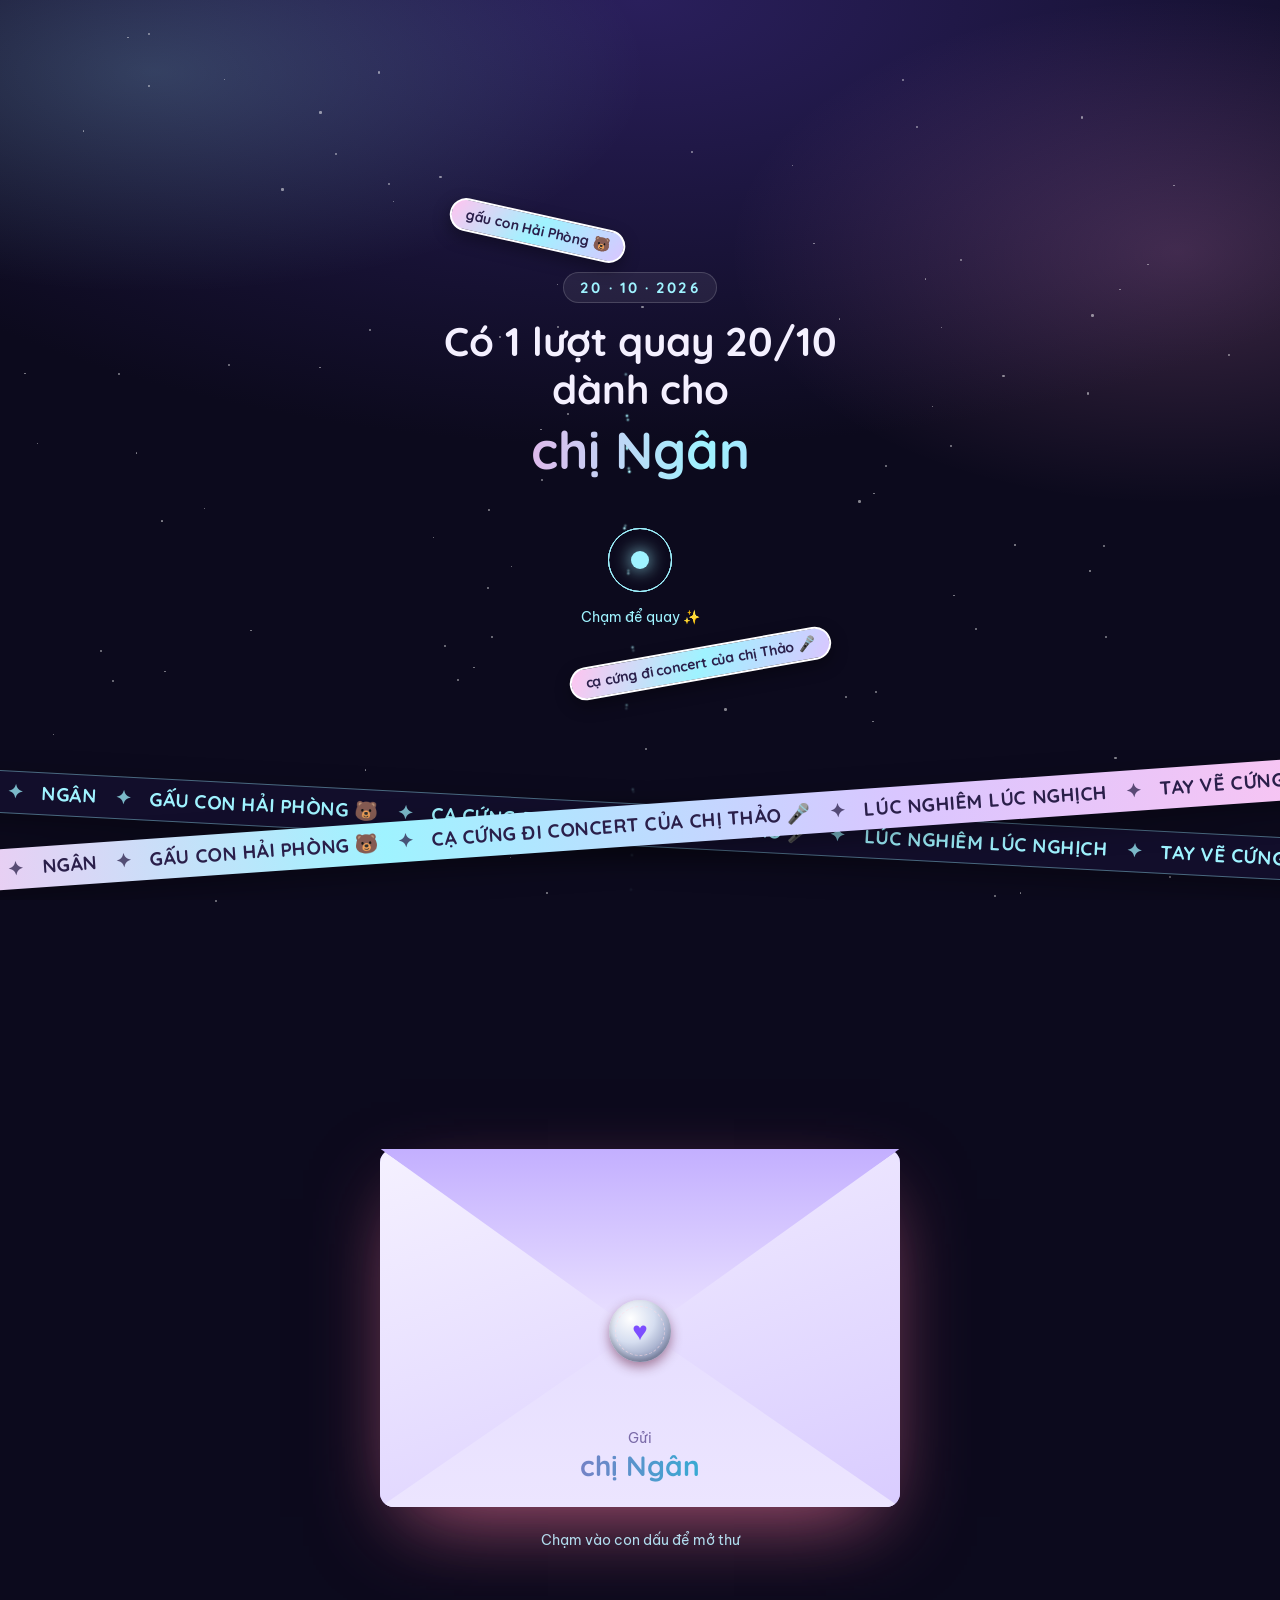
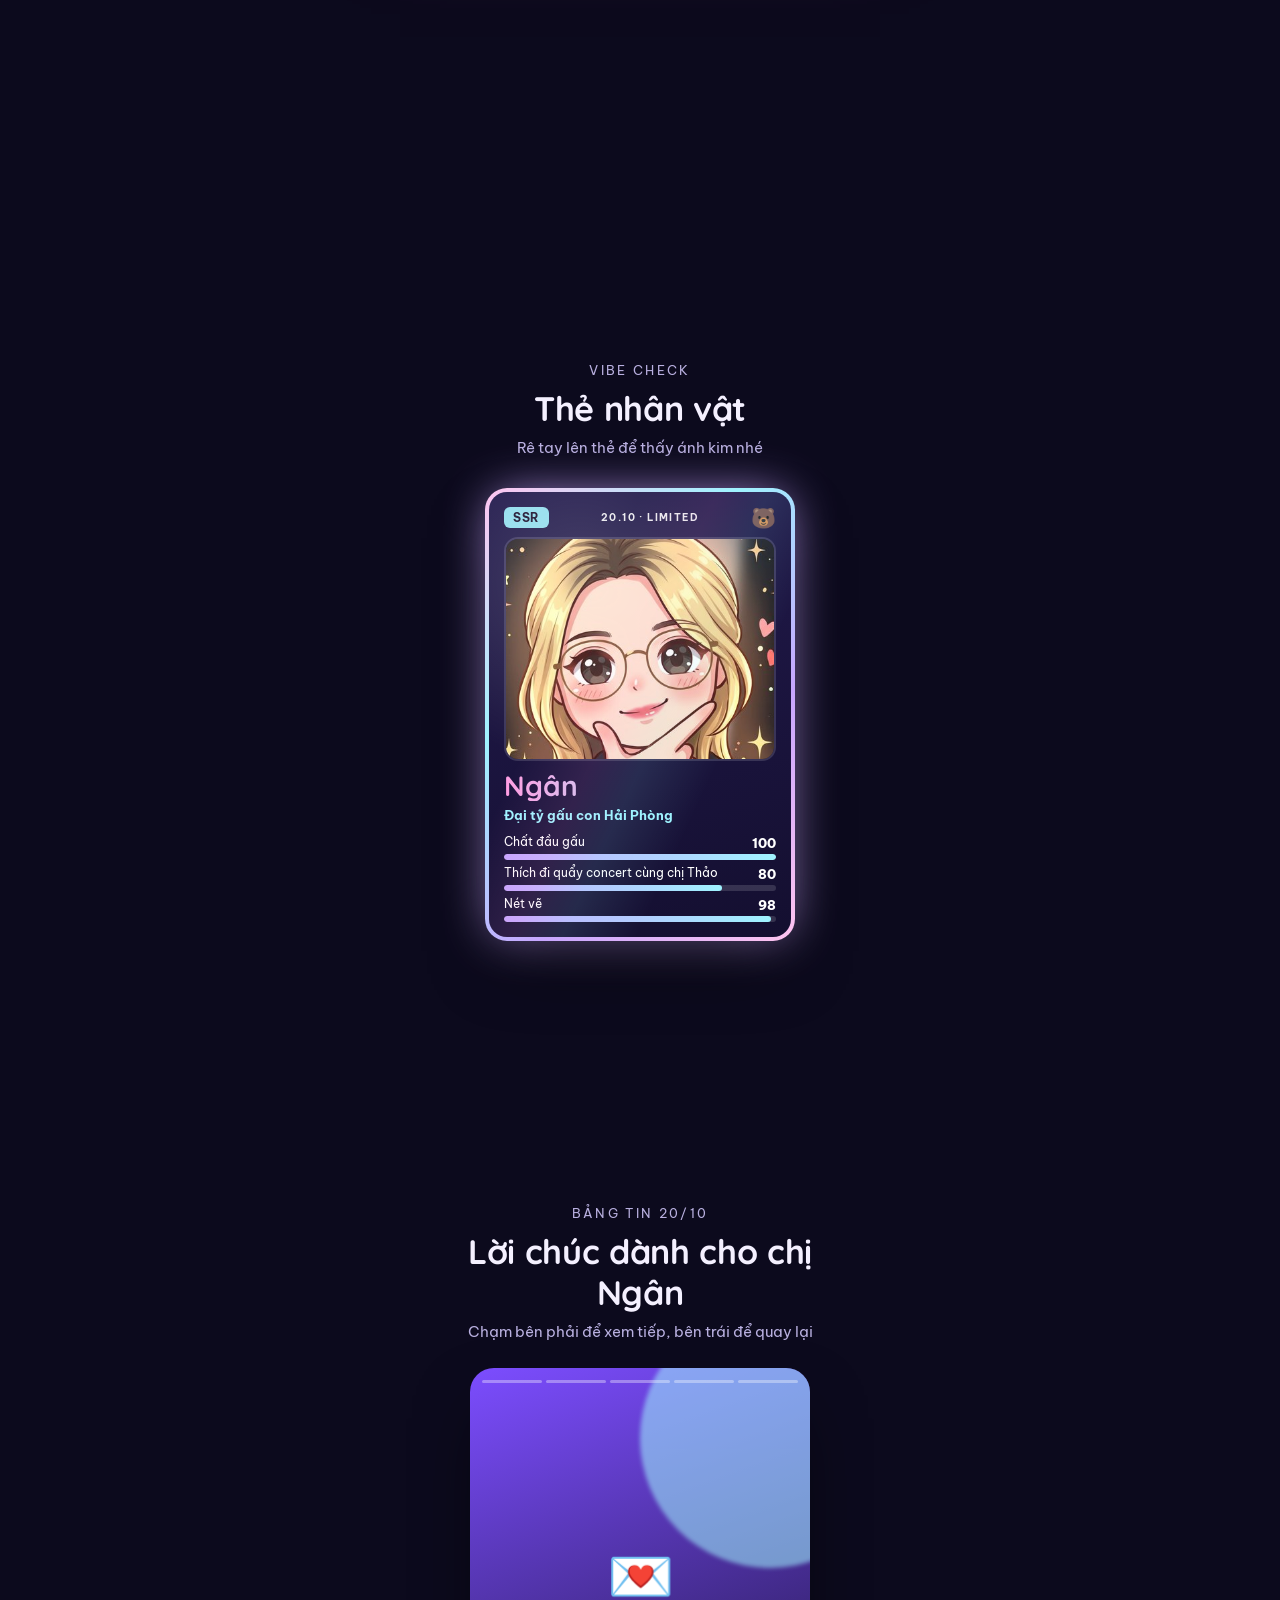
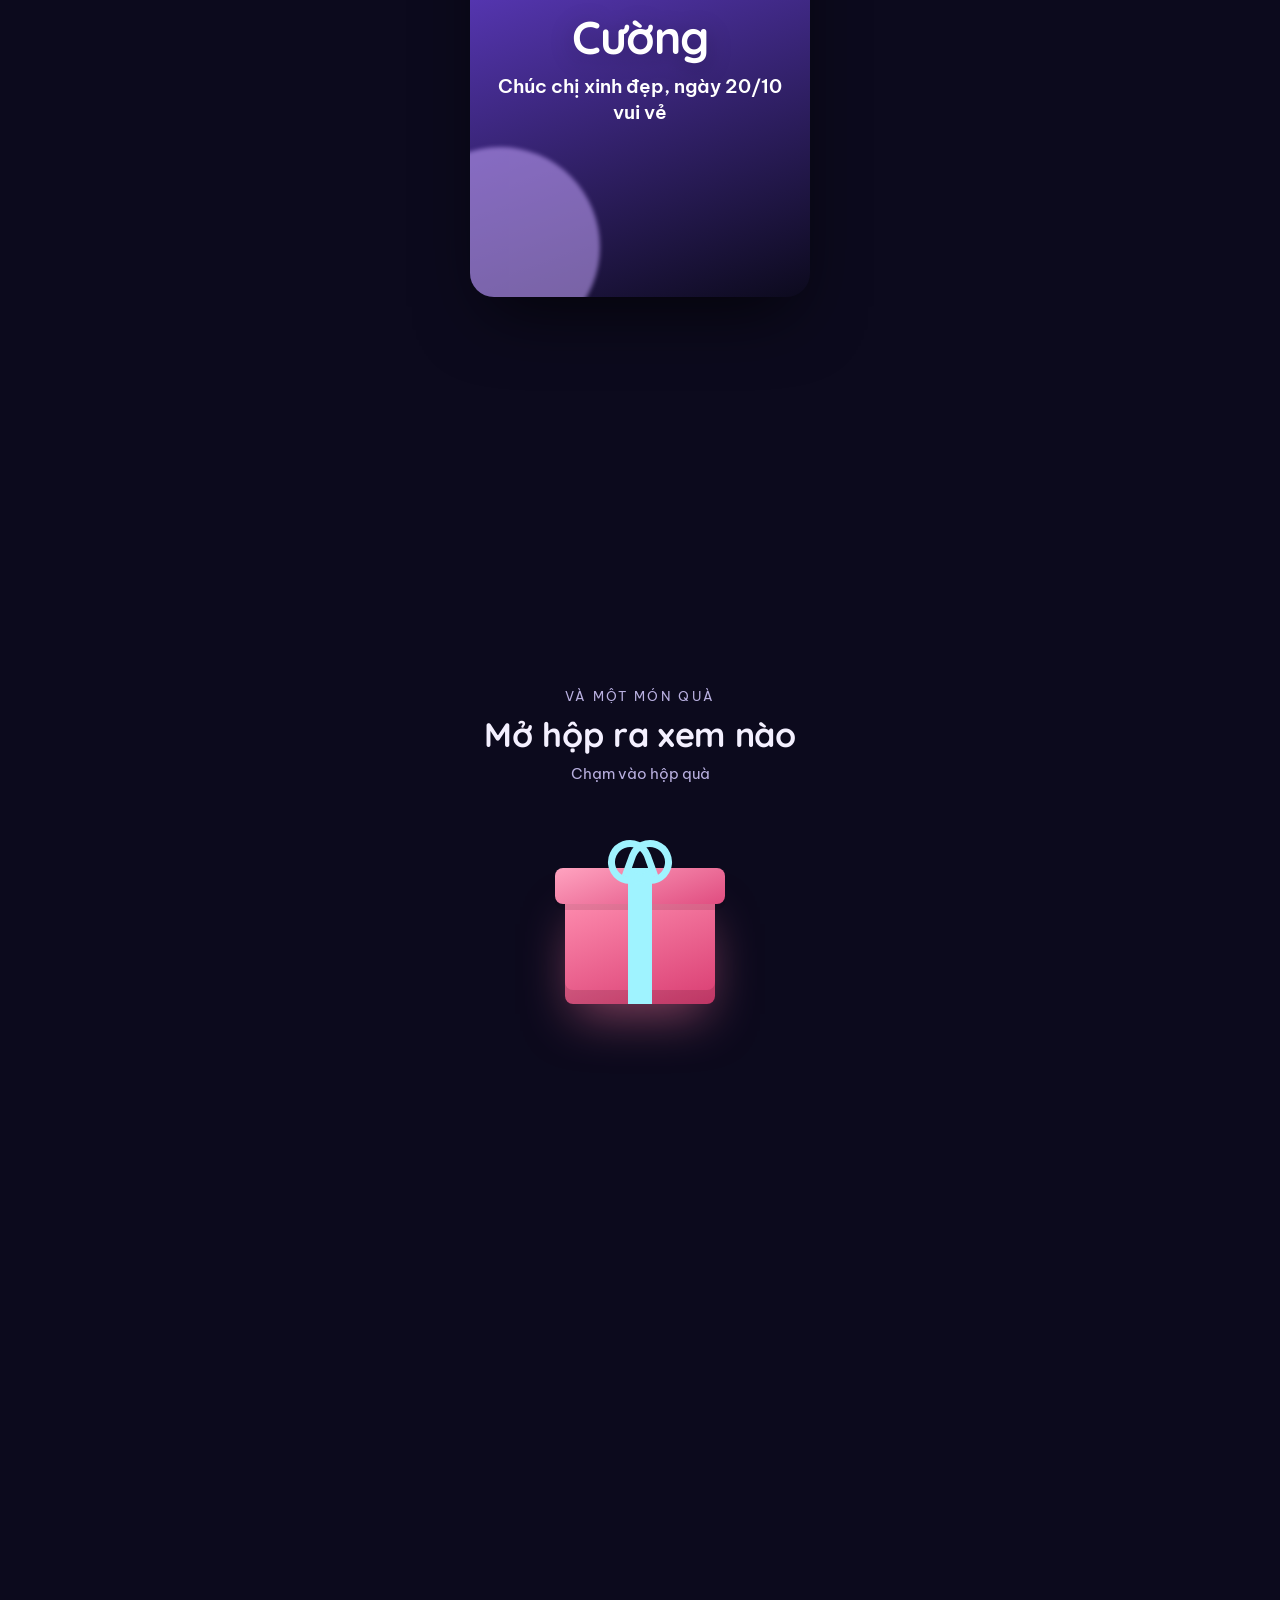
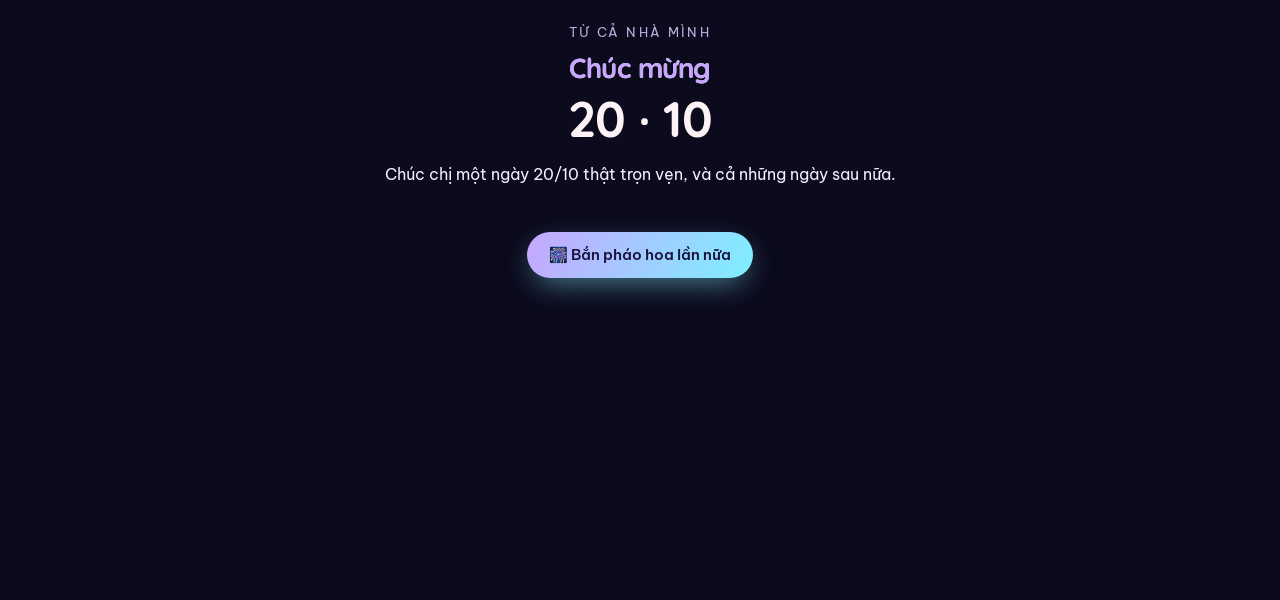
==== ngan.html @ 9e2b6644 "Giao diện Hello Kitty cho chị Thảo, gộp 20/10 Wrapped vào bảng tin lời chúc team, pháo hoa mở đầu ho" ====
<!doctype html>
<html lang="vi">
<head>
<meta charset="utf-8">
<meta name="viewport" content="width=device-width,initial-scale=1,viewport-fit=cover">
<title>💌 Gửi chị Ngân</title>
<meta name="description" content="Có một bất ngờ nhỏ ngày 20/10 dành cho chị Ngân. Mở ra xem nhé!">
<meta name="theme-color" content="#0b0718">
<meta property="og:type" content="website">
<meta property="og:title" content="💌 Gửi chị Ngân">
<meta property="og:description" content="Có một bất ngờ nhỏ ngày 20/10 dành cho chị Ngân. Mở ra xem nhé!">
<meta property="og:url" content="https://hoanggiacuong.github.io/ChucMung2010/ngan.html">
<meta property="og:image" content="https://hoanggiacuong.github.io/ChucMung2010/cover.png">
<meta property="og:image:width" content="1200">
<meta property="og:image:height" content="630">
<meta name="twitter:card" content="summary_large_image">
<link rel="icon" href="data:image/svg+xml,<svg xmlns='http://www.w3.org/2000/svg' viewBox='0 0 100 100'><text y='.9em' font-size='90'>💐</text></svg>">
<link rel="preconnect" href="https://fonts.googleapis.com">
<link rel="preconnect" href="https://fonts.gstatic.com" crossorigin>
<link rel="stylesheet" href="https://fonts.googleapis.com/css2?family=Be+Vietnam+Pro:wght@400;500;600&family=Quicksand:wght@500;600;700&family=Dancing+Script:wght@700&family=Playfair+Display:ital,wght@0,600;0,700;1,600&display=swap">
<link rel="stylesheet" href="style.css?v=mvdooxmu">
</head>
<body class="khoa kieu-holo">
<div class="sao" id="sao"></div>
<div class="man-tia" id="man-tia" aria-hidden="true"></div>
<canvas id="troi" aria-hidden="true"></canvas>
<div class="man-chop" id="man-chop" aria-hidden="true"></div>
<div class="canh-hoa" id="canh-hoa" aria-hidden="true"></div>
<button class="nut-nhac" id="nut-nhac" type="button" aria-label="Bật hoặc tắt nhạc" hidden>♪</button>

<main>
  <section id="mo-dau">
    <div class="mo-dau-chu" id="mo-dau-chu">
      <div class="chibi chibi-mo" id="chibi-mo" hidden></div>
      <div class="nho">20 · 10 · 2026</div>
      <h1>Có một bất ngờ nhỏ<br>dành cho <em id="ten-goi"></em></h1>
      <div class="cham"><span class="vong"><span></span></span>Chạm vào bầu trời</div>
    </div>
    <div class="keo-xuong" id="keo-xuong"><a href="#thu"><span id="keo-chu"></span><b>↓</b></a></div>
  </section>

  <section id="thu">
    <div class="khung">
      <div class="phong-bi" id="phong-bi">
        <div class="pb-vo">
          <div class="pb-sau"></div>
          <div class="pb-truoc"><span class="pb-gui">Gửi <b id="pb-ten"></b></span></div>
          <div class="pb-nap"></div>
          <button class="pb-dau" id="pb-dau" type="button" aria-label="Mở thư">♥</button>
        </div>
        <article class="thu" id="la-thu"></article>
      </div>
      <p class="pb-goi-y" id="pb-goi-y">Chạm vào con dấu để mở thư</p>
    </div>
  </section>

  <div class="bang-chu" aria-hidden="true">
    <div class="bang bang-1"><div class="chay"></div></div>
    <div class="bang bang-2"><div class="chay"></div></div>
  </div>

  <section id="vibe" hidden>
    <div class="khung">
      <div class="tieu-de">
        <div class="nho">Vibe check</div>
        <h2>Thẻ nhân vật</h2>
        <p>Rê tay lên thẻ để thấy ánh kim nhé</p>
      </div>
      <div class="the-vibe" id="the-vibe">
        <div class="tv-trong">
          <div class="tv-dau"><span class="tv-hiem" id="tv-hiem"></span><span>20.10 · LIMITED</span><span class="tv-emoji" id="tv-emoji"></span></div>
          <div class="tv-anh"><img id="tv-anh" alt=""></div>
          <div class="tv-ten" id="tv-ten"></div>
          <div class="tv-danh-hieu" id="tv-danh-hieu"></div>
          <div class="tv-chi-so" id="tv-chi-so"></div>
        </div>
        <div class="tv-bong"></div>
      </div>
    </div>
  </section>

  <section id="wrapped" hidden>
    <div class="khung">
      <div class="tieu-de">
        <div class="nho">Bảng tin 20/10</div>
        <h2>Lời chúc dành cho <span id="wr-ten"></span></h2>
        <p>Chạm bên phải để xem tiếp, bên trái để quay lại</p>
      </div>
      <div class="wr" id="wr" role="button" tabindex="0" aria-label="Xem slide tiếp theo">
        <div class="wr-thanh" id="wr-thanh"></div>
        <div class="wr-slide" id="wr-slide"></div>
      </div>
    </div>
  </section>

  <section id="qua">
    <div class="khung">
      <div class="tieu-de">
        <div class="nho">Và một món quà</div>
        <h2>Mở hộp ra xem nào</h2>
        <p id="qua-goi-y">Chạm vào hộp quà</p>
      </div>
      <button class="hop" id="hop" type="button" aria-label="Mở hộp quà">
        <span class="anh-sang"></span><span class="than-hop"></span><span class="ruy-bang-doc"></span><span class="nap"></span><span class="no"></span>
      </button>
      <div class="qua-hien" id="qua-hien" hidden>
        <div class="the the-cao"><div class="nho">Quà của <span></span></div><p class="ten-qua"></p><canvas class="lop-cao" id="lop-cao" aria-label="Cào để xem quà"></canvas></div>
        <p class="cao-goi-y" id="cao-goi-y">Cào lớp kim tuyến để xem quà ✨</p>
      </div>
    </div>
  </section>

  <section id="ket">
    <div class="khung">
      <div class="nho">Từ <span id="tu-cong-ty"></span></div>
      <h2><em>Chúc mừng</em>20 · 10</h2>
      <p id="ket-loi"></p>
      <img id="anh-chung" class="anh-chung" alt="" hidden>
      <button class="nut" id="ban-lai" type="button">🎆 Bắn pháo hoa lần nữa</button>
    </div>
  </section>
</main>

<div class="gacha" id="gacha" hidden>
  <div class="g-tia"></div>
  <div class="g-vong"></div>
  <div class="g-cau" id="g-cau"></div>
  <div class="g-the" id="g-the">
    <div class="g-mat g-sau"><span>?</span></div>
    <div class="g-mat g-truoc">
      <div class="g-sao">★★★★★</div>
      <div class="g-hang">UR</div>
      <div class="g-anh"><img id="g-anh" alt=""></div>
      <div class="g-ten" id="g-ten"></div>
      <div class="g-ti-le">Nhân vật cực hiếm · tỉ lệ 0,01%</div>
    </div>
  </div>
  <div class="g-chu" id="g-chu"></div>
  <button class="nut g-nhan" id="g-nhan" type="button" hidden>Nhận nhân vật 💖</button>
  <div class="g-loe" id="g-loe"></div>
</div>

<div class="chon" id="chon" hidden>
  <div class="khung">
    <div class="nho">20 · 10 · 2026</div>
    <h1>Thiệp này của ai nào?</h1>
    <p>Chạm vào lá bài có tên mình để mở thiệp nhé</p>
    <div class="ds-chon" id="ds-chon"></div>
  </div>
</div>

<script src="data.js?v=mvdooxmu"></script>
<script>window.NGUOI_NHAN = "ngan";</script>
<script src="loi-chuc-gop.js?v=mvdooxmu"></script>
<script src="app.js?v=mvdooxmu"></script>
</body>
</html>
---- style.css ----
/* Một đêm pháo hoa: trời đêm tím than, ánh hồng và vàng; lá thư là giấy ấm trên nền tối. */
:root{
  --night:#0b0718; --night-2:#1a0f33; --ink:#fdf3f6; --muted:#c9b8d6;
  --rose:#ff7aa2; --rose-deep:#e0457b; --gold:#ffd27a; --paper:#fff8f0; --paper-ink:#3b2433;
  --script:"Dancing Script",cursive;
  --display:"Playfair Display",Georgia,serif;
  --body:"Be Vietnam Pro",system-ui,-apple-system,"Segoe UI",sans-serif;
  --tieu-de:"Quicksand",var(--body); /* tiêu đề lớn */
  --ngay:"Quicksand",var(--body);    /* ngày tháng 20 · 10 */
}
*{box-sizing:border-box}
html{-webkit-text-size-adjust:100%;scroll-behavior:smooth}
body{margin:0;min-height:100vh;color:var(--ink);font-family:var(--body);font-size:16px;line-height:1.6;
  --nen:radial-gradient(120% 80% at 50% 0%,var(--night-2) 0%,var(--night) 60%);background:var(--night);
  -webkit-tap-highlight-color:transparent;overflow-x:hidden}
body.khoa{overflow:hidden;height:100vh}
[hidden]{display:none!important}

/* Bầu trời: sao + canvas pháo hoa nằm sau mọi thứ */
.sao{position:fixed;inset:0;pointer-events:none;z-index:0;background:var(--nen);background-color:var(--night);transform:translateZ(0)}
.sao i{position:absolute;width:2px;height:2px;border-radius:50%;background:#fff;opacity:.5;animation:lap 3s ease-in-out infinite}
@keyframes lap{50%{opacity:.08}}
#troi,.giay-mau{position:fixed;inset:0;width:100%;height:100%;pointer-events:none;z-index:1}
.sao-bang{position:absolute;width:140px;height:1.5px;border-radius:2px;transform-origin:0 50%;
  background:linear-gradient(90deg,transparent,rgba(255,255,255,.95));box-shadow:0 0 6px rgba(255,255,255,.6);animation:bang 1.2s ease-out forwards}
@keyframes bang{0%{opacity:0;transform:rotate(148deg) translateX(0) scaleX(.2)}15%{opacity:1}100%{opacity:0;transform:rotate(148deg) translateX(320px) scaleX(1)}}

/* Hiệu ứng hoành tráng cho màn mở đầu: tia sáng xoay nền, chớp sáng, rung máy khi pháo hoa nổ lớn */
.man-tia{position:fixed;inset:0;z-index:1;overflow:hidden;opacity:0;pointer-events:none;transition:opacity 1s}
.man-tia::before{content:"";position:absolute;left:50%;top:38%;width:220vmax;height:220vmax;margin:-110vmax 0 0 -110vmax;
  background:repeating-conic-gradient(var(--rose) 0 4deg,transparent 4deg 18deg);
  -webkit-mask:radial-gradient(circle,#000 0,transparent 40%);mask:radial-gradient(circle,#000 0,transparent 40%);
  animation:xoay-tia 16s linear infinite}
.man-tia.bat{opacity:.16}
.man-chop{position:fixed;inset:0;z-index:8;background:radial-gradient(circle at 50% 38%,#fff,var(--gold) 60%,transparent 75%);opacity:0;pointer-events:none}
.man-chop.chop{animation:chop-sang .5s ease-out}
@keyframes chop-sang{0%{opacity:var(--do,.55)}100%{opacity:0}}
.giat-may{animation:giat-man .32s ease-out}
@keyframes giat-man{0%{transform:scale(1)}30%{transform:scale(1.018)}100%{transform:scale(1)}}

/* Cánh hoa rơi */
.canh-hoa{position:fixed;inset:0;pointer-events:none;z-index:1;overflow:hidden;opacity:0;transition:opacity 3s}
.canh-hoa.hien{opacity:1}
.canh-hoa i{position:absolute;top:-30px;will-change:transform;width:var(--s);height:var(--s);animation:roi-canh var(--t) linear var(--d) infinite}
.canh-hoa i::before{content:"";position:absolute;inset:0;border-radius:150% 0;opacity:.8;
  background:linear-gradient(135deg,#ffd6e2,#ff7aa2 70%);animation:xoay-canh var(--x) ease-in-out infinite alternate}
@keyframes roi-canh{to{transform:translate(var(--dx),calc(100vh + 60px))}}
@keyframes xoay-canh{from{transform:rotate(-20deg) rotateX(0)}to{transform:rotate(200deg) rotateX(170deg)}}

/* Ảnh chibi */
.chibi{display:block;border-radius:50%;overflow:hidden;background:linear-gradient(135deg,#ffb3c7,#c9a7ff);
  box-shadow:0 0 0 3px rgba(255,210,122,.85),0 0 30px rgba(255,122,162,.55)}
.chibi img{width:100%;height:100%;object-fit:cover;display:block}
.chibi span{display:flex;width:100%;height:100%;align-items:center;justify-content:center;font:700 1em var(--script);color:#fff;text-shadow:0 2px 8px rgba(120,20,60,.4)}
.chibi-mo{width:104px;height:104px;margin:0 auto 18px;font-size:48px;animation:noi 4s ease-in-out infinite}
@keyframes noi{50%{transform:translateY(-6px)}}

/* Link chung: chọn người */
.chon{position:fixed;inset:0;z-index:20;display:flex;align-items:center;justify-content:center;padding:24px 16px;text-align:center;
  background:radial-gradient(120% 80% at 50% 0%,rgba(42,22,80,.92),rgba(11,7,24,.96) 65%);overflow-y:auto;transition:opacity .5s,transform .5s}
.chon.an{opacity:0;transform:scale(1.04);pointer-events:none}
.chon h1{font-family:var(--tieu-de);font-weight:700;font-size:clamp(28px,8vw,40px);line-height:1.2;margin:12px 0 6px}
.chon p{margin:0;color:var(--muted)}
.ds-chon{display:grid;grid-template-columns:repeat(2,1fr);gap:26px 18px;margin:34px auto 34px;max-width:380px}
.mot-nguoi{display:flex;flex-direction:column;align-items:center;gap:12px;color:var(--ink);text-decoration:none;
  opacity:0;transform:translateY(20px) scale(.9);animation:hien-nguoi .7s cubic-bezier(.2,1.4,.4,1) forwards}
.mot-nguoi .chibi{width:min(34vw,128px);aspect-ratio:1;font-size:min(16vw,60px);transition:transform .3s,box-shadow .3s}
.mot-nguoi b{font:700 26px var(--script);color:var(--rose)}
.mot-nguoi:hover .chibi,.mot-nguoi:focus-visible .chibi{transform:scale(1.07) rotate(-3deg);box-shadow:0 0 0 3px var(--gold),0 0 45px rgba(255,210,122,.8)}
.mot-nguoi:nth-child(even):hover .chibi{transform:scale(1.07) rotate(3deg)}
@keyframes hien-nguoi{to{opacity:1;transform:none}}
body.roi-di .mot-nguoi:not(.chon-roi){opacity:0;transform:scale(.8);transition:.4s;animation:none}
.mot-nguoi.chon-roi .chibi{transform:scale(1.25);box-shadow:0 0 0 4px var(--gold),0 0 70px rgba(255,210,122,1)}
body.dang-chon{overflow:hidden}
body.dang-chon main{visibility:hidden}
main{position:relative;z-index:2}
section{min-height:100vh;padding:72px 16px;display:flex;flex-direction:column;align-items:center;justify-content:center}
.khung{width:100%;max-width:520px}

/* Màn mở đầu */
#mo-dau{position:relative;text-align:center;cursor:pointer;user-select:none;-webkit-user-select:none}
.mo-dau-chu{transition:opacity .8s,transform .8s}
.mo-dau-chu.an{opacity:0;transform:translateY(-12px);pointer-events:none}
.nho{font-size:13px;letter-spacing:.18em;text-transform:uppercase;color:var(--muted)}
.mo-dau-chu h1{font-family:var(--tieu-de);font-weight:700;font-size:clamp(28px,8vw,44px);line-height:1.2;margin:14px 0 6px}
.mo-dau-chu>.nho,.chon .khung>.nho{display:inline-block;font:700 15px/1 var(--ngay);letter-spacing:.14em;text-transform:none;color:var(--gold);
  padding:7px 16px;border-radius:999px;background:rgba(255,255,255,.07);border:1px solid rgba(255,255,255,.16)}

.mo-dau-chu h1 em{font-family:var(--script);font-style:normal;color:var(--rose);font-size:1.25em;display:block;margin-top:4px}
.cham{margin-top:40px;display:inline-flex;flex-direction:column;align-items:center;gap:14px;color:var(--gold);font-size:14px}
.cham .vong{width:64px;height:64px;border-radius:50%;border:1.5px solid var(--gold);position:relative}
.cham .vong::before,.cham .vong::after{content:"";position:absolute;inset:-1px;border-radius:50%;border:1.5px solid var(--gold);animation:loan 2s ease-out infinite}
.cham .vong::after{animation-delay:1s}
.cham .vong span{position:absolute;inset:22px;border-radius:50%;background:var(--gold);box-shadow:0 0 18px var(--gold)}
@keyframes loan{to{transform:scale(2.2);opacity:0}}
.keo-xuong{position:absolute;left:0;right:0;bottom:28px;text-align:center;color:var(--muted);font-size:14px;opacity:0;transition:opacity 1s;pointer-events:none}
.keo-xuong.hien{opacity:1;pointer-events:auto}
.keo-xuong a{color:inherit;text-decoration:none;display:inline-flex;flex-direction:column;align-items:center;gap:6px}
.keo-xuong b{display:block;font-size:20px;animation:nay 1.6s ease-in-out infinite}
@keyframes nay{50%{transform:translateY(6px)}}

/* Lá thư */
.thu{background:var(--paper);color:var(--paper-ink);border-radius:18px;padding:34px 26px 30px;
  box-shadow:0 30px 80px -20px rgba(255,122,162,.35),0 0 0 1px rgba(255,255,255,.06);position:relative}
.thu::before{content:"";position:absolute;inset:10px;border:1px dashed rgba(224,69,123,.25);border-radius:12px;pointer-events:none}
.thu .chao{font-family:var(--script);font-size:34px;color:var(--rose-deep);margin:0 0 14px;line-height:1.2}
.thu p{margin:0 0 14px;font-size:16.5px}
.thu .anh-rieng{width:100%;border-radius:12px;margin:6px 0 18px;display:block}
.thu .ky{text-align:right;margin-top:22px;font-size:14px;color:#8a6a7c}
.thu .ky b{display:block;font-family:var(--script);font-size:28px;color:var(--rose-deep);font-weight:700}
.hien-dan{opacity:0;transform:translateY(14px);transition:opacity .9s ease,transform .9s ease}
.hien-dan.ro{opacity:1;transform:none}
.thu p.hien-dan.ro{transition:none}
.thu .ch{opacity:0;transition:opacity .35s ease}
.thu.viet .ch{opacity:1;filter:none}
.thu.hien-het .ch,.thu.hien-het .hien-dan{transition:none!important;opacity:1;filter:none;transform:none}
.thu.viet .hien-dan:not(p){opacity:1;transform:none}

/* Phong thư */
.phong-bi{position:relative;width:100%;aspect-ratio:1.45;perspective:1400px;cursor:pointer;
  opacity:0;transform:translateY(40px) rotate(-4deg);transition:opacity 1s,transform 1.2s cubic-bezier(.2,1.3,.4,1)}
.phong-bi.hien{opacity:1;transform:none}
.phong-bi.hien:not(.mo){animation:dua 3.2s ease-in-out 1.2s infinite}
@keyframes dua{0%,100%{transform:rotate(0)}50%{transform:rotate(-1.6deg) translateY(-4px)}}
.phong-bi.xong{aspect-ratio:auto;cursor:default}
.pb-vo{position:absolute;left:0;right:0;top:0;height:100%;transition:opacity .7s,transform .8s}
.phong-bi.xong .pb-vo{opacity:0;transform:translateY(80px) scale(.94);pointer-events:none}
.pb-sau{position:absolute;inset:0;border-radius:14px;background:linear-gradient(#d98ba2,#efb3c3);
  box-shadow:0 30px 80px -20px rgba(255,122,162,.5)}
.pb-truoc{position:absolute;inset:0;z-index:2;border-radius:14px;overflow:hidden;
  background:linear-gradient(160deg,#ffe6ed,#f8c6d4);clip-path:polygon(0 0,50% 50%,100% 0,100% 100%,0 100%)}
.pb-truoc::before{content:"";position:absolute;inset:0;background:linear-gradient(0deg,#ffdbe5,#fbd0dc);
  clip-path:polygon(0 100%,50% 50%,100% 100%)}
.pb-gui{position:absolute;left:0;right:0;bottom:7%;text-align:center;color:#a54a69;font-size:14px;z-index:1}
.pb-gui b{display:block;font:700 clamp(24px,7vw,32px)/1.1 var(--script);color:var(--rose-deep)}
.pb-nap{position:absolute;left:0;right:0;top:0;height:52%;z-index:3;transform-origin:50% 0;
  background:linear-gradient(180deg,#f3aec1,#ffd5e0);clip-path:polygon(0 0,100% 0,50% 100%);
  transition:transform .9s cubic-bezier(.45,0,.2,1)}
.phong-bi.mo .pb-nap{transform:rotateX(180deg)}
.phong-bi.lat .pb-nap{z-index:0;filter:brightness(.88)}
.pb-dau{position:absolute;left:50%;top:51%;width:62px;height:62px;margin:-31px 0 0 -31px;z-index:4;border:0;border-radius:50%;cursor:pointer;
  background:radial-gradient(circle at 35% 30%,#ff8fae,#c8285e 58%,#86113e);color:#ffd9e4;font-size:26px;line-height:62px;padding:0;
  box-shadow:0 5px 12px rgba(80,0,30,.45),inset 0 -3px 6px rgba(0,0,0,.25),inset 0 2px 4px rgba(255,255,255,.35);
  text-shadow:0 -1px 0 rgba(0,0,0,.3);transition:transform .45s,opacity .45s}
.pb-dau::before{content:"";position:absolute;inset:6px;border-radius:50%;border:1.5px dashed rgba(255,220,230,.55)}
.phong-bi.hien:not(.mo) .pb-dau{animation:dap 1.6s ease-in-out infinite}
@keyframes dap{50%{transform:scale(1.1)}}
.phong-bi.mo .pb-dau{transform:scale(1.6) rotate(25deg);opacity:0;pointer-events:none}
.phong-bi .thu{position:absolute;left:5%;right:5%;top:5%;height:90%;overflow:hidden;z-index:1;
  transition:transform 1s cubic-bezier(.3,.9,.3,1)}
.phong-bi.rut .thu{transform:translateY(-62%)}
.phong-bi.xong .thu{position:relative;left:auto;right:auto;top:auto;height:auto;overflow:visible;transform:none;z-index:5;transition:none}
.pb-goi-y{text-align:center;color:var(--gold);font-size:14px;margin:22px 0 0;transition:opacity .5s}
.pb-goi-y.an{opacity:0}

/* Tiêu đề phần */
.tieu-de{text-align:center;margin-bottom:8px}
.tieu-de h2{font-family:var(--tieu-de);font-weight:700;font-size:clamp(26px,7vw,36px);margin:8px 0 6px;line-height:1.2}
.tieu-de p{margin:0;color:var(--muted);font-size:15px}

.the{background:var(--paper);color:var(--paper-ink);border-radius:20px;padding:28px 24px 22px;width:100%;max-width:440px}
.nut{display:inline-flex;align-items:center;justify-content:center;gap:8px;min-height:46px;padding:0 22px;border-radius:999px;border:0;
  font:600 15px var(--body);cursor:pointer;background:linear-gradient(135deg,var(--rose),var(--rose-deep));color:#fff;
  box-shadow:0 10px 30px -8px rgba(224,69,123,.6)}
.nut:active{transform:scale(.97)}

/* Hộp quà */
#qua .khung{text-align:center}
.hop{position:relative;width:170px;height:170px;margin:40px auto 10px;cursor:pointer;background:none;border:0;padding:0}
.hop .than-hop{position:absolute;left:10px;right:10px;bottom:0;height:110px;border-radius:8px;
  background:linear-gradient(160deg,#ff8fb1,#d93d72);box-shadow:inset 0 -14px 0 rgba(0,0,0,.12),0 20px 50px -10px rgba(255,122,162,.5)}
.hop .nap{position:absolute;left:0;right:0;top:34px;height:36px;border-radius:8px;background:linear-gradient(160deg,#ffa3c0,#e04d80);
  box-shadow:0 6px 0 rgba(0,0,0,.1);transition:transform .7s cubic-bezier(.3,1.6,.5,1);z-index:2}
.hop .ruy-bang-doc{position:absolute;left:50%;width:24px;margin-left:-12px;top:34px;bottom:0;background:var(--gold);z-index:3;transition:opacity .3s}
.hop .no{position:absolute;left:50%;top:6px;width:64px;height:34px;margin-left:-32px;z-index:3;transition:transform .7s cubic-bezier(.3,1.6,.5,1)}
.hop .no::before,.hop .no::after{content:"";position:absolute;top:0;width:30px;height:30px;border:7px solid var(--gold);border-radius:50% 50% 0 50%}
.hop .no::before{left:0;transform:rotate(-20deg)}
.hop .no::after{right:0;transform:scaleX(-1) rotate(-20deg)}
.hop.lac-hop{animation:rung .8s ease-in-out}
@keyframes rung{10%,50%,90%{transform:rotate(-7deg)}30%,70%{transform:rotate(7deg)}100%{transform:none}}
.hop.mo .nap,.hop.mo .no{transform:translateY(-70px) rotate(-18deg);opacity:0;transition:transform .6s,opacity .35s .15s}
.hop.mo .ruy-bang-doc{opacity:0}
.hop .anh-sang{position:absolute;left:50%;bottom:90px;width:10px;height:10px;margin-left:-5px;border-radius:50%;
  box-shadow:0 0 60px 40px rgba(255,210,122,.0);transition:box-shadow 1s}
.hop.mo .anh-sang{box-shadow:0 0 90px 60px rgba(255,210,122,.55)}
.qua-hien{max-width:380px;margin:20px auto 0}
.qua-hien .nho{color:#a07a8f}
.qua-hien .ten-qua{font-family:var(--display);font-size:24px;font-weight:600;margin:8px 0 0;line-height:1.35}
.qua-hien{animation:bat-len .6s cubic-bezier(.2,1.4,.4,1)}
@keyframes bat-len{from{opacity:0;transform:translateY(30px) scale(.9)}}
.the-cao{position:relative;overflow:hidden;min-height:150px;display:flex;flex-direction:column;justify-content:center;
  box-shadow:0 20px 60px -15px rgba(255,210,122,.55)}
.lop-cao{position:absolute;inset:0;width:100%;height:100%;touch-action:none;cursor:crosshair;transition:opacity .8s}
.lop-cao.xong{opacity:0;pointer-events:none}
.cao-goi-y{color:var(--gold);font-size:14px;margin:14px 0 0}

/* Kết */
#ket{text-align:center}
#ket h2{font-family:var(--ngay);font-weight:700;font-size:clamp(34px,10vw,56px);line-height:1.1;margin:10px 0;
  background:linear-gradient(100deg,#fdf3f6 35%,#ffd27a 45%,#fff 50%,#ffd27a 55%,#fdf3f6 65%);background-size:300% 100%;
  -webkit-background-clip:text;background-clip:text;color:transparent;animation:anh-kim 4s linear infinite}
@keyframes anh-kim{from{background-position:100% 0}to{background-position:0 0}}
#ket h2 em{font-family:var(--script);font-style:normal;color:var(--rose);-webkit-text-fill-color:var(--rose);display:block;font-size:.8em}
#ket .anh-chung{width:100%;border-radius:16px;margin:20px 0}
#ket .nut{margin-top:28px}

/* Nút nhạc */
.nut-nhac{position:fixed;top:max(14px,env(safe-area-inset-top));right:14px;z-index:9;width:42px;height:42px;border-radius:50%;
  border:1px solid rgba(255,255,255,.2);background:rgba(20,10,40,.5);color:var(--ink);font-size:18px;cursor:pointer;
  backdrop-filter:blur(6px);-webkit-backdrop-filter:blur(6px);display:flex;align-items:center;justify-content:center}
.nut-nhac.tat{opacity:.5;text-decoration:line-through}

@media (prefers-reduced-motion: reduce){
  html{scroll-behavior:auto}
  .sao i,.cham .vong::before,.cham .vong::after,.keo-xuong b,.phong-bi,.pb-dau,#ket h2,.chibi-mo,.mot-nguoi{animation:none!important}
  .mot-nguoi{opacity:1;transform:none}
  .man-tia,.giat-may{animation:none!important}
}

/* ================= Sticker kéo thả ================= */
.mo-dau-chu{position:relative}
#thu .khung{position:relative}
.sticker{position:absolute;z-index:6;padding:7px 14px;border-radius:999px;border:2px solid #fff;background:var(--rose);color:#fff;
  font:700 13px/1.1 var(--body);white-space:nowrap;cursor:grab;touch-action:none;user-select:none;-webkit-user-select:none;
  rotate:var(--xoay);box-shadow:0 6px 16px rgba(0,0,0,.35);animation:dan .6s cubic-bezier(.2,1.6,.4,1) both;transition:scale .15s,box-shadow .15s}
.sticker.keo{cursor:grabbing;scale:1.12;box-shadow:0 16px 30px rgba(0,0,0,.45)}
@keyframes dan{from{opacity:0;scale:2.2}}
#thu .sticker{opacity:0;pointer-events:none;animation:none}
#thu .phong-bi.xong ~ .sticker{opacity:1;pointer-events:auto;animation:dan .6s cubic-bezier(.2,1.6,.4,1) both}

/* ================= Băng chữ chạy ================= */
.bang-chu{position:fixed;left:0;right:0;bottom:0;z-index:6;height:150px;overflow:hidden;pointer-events:none;opacity:0;transition:opacity 1s}
.bang-chu.hien{opacity:1}
.bang{position:absolute;left:-10%;right:-10%;top:50%;padding:11px 0;white-space:nowrap;overflow:hidden;background:var(--rose);color:#fff;
  font:800 19px/1 var(--display);letter-spacing:.03em;text-transform:uppercase;box-shadow:0 10px 30px rgba(0,0,0,.35)}
.bang-1{transform:translateY(-50%) rotate(-4deg);z-index:1}
.bang-2{transform:translateY(-50%) rotate(3deg);background:var(--gold);color:#2a1630}
.chay{display:inline-flex;gap:18px;align-items:center;padding-right:18px;animation:chay 40s linear infinite}
.bang-2 .chay{animation-direction:reverse;animation-duration:48s}
.chay i{font-style:normal;opacity:.75}
@keyframes chay{to{transform:translateX(-50%)}}

/* ================= Thẻ nhân vật ================= */
#vibe .khung{max-width:380px}
.the-vibe{--tv-nen:#1c1030;--tv-chu:#fff;--tv-ray:rgba(255,255,255,.14);--tv-vien:linear-gradient(135deg,#ff9de2,#9ff3ff,#ffd27a,#ff9de2);
  position:relative;margin:28px auto 0;width:min(100%,310px);aspect-ratio:5/7.3;border-radius:22px;padding:4px;cursor:pointer;background:var(--tv-vien);
  transform:perspective(900px) rotateX(var(--rx,0deg)) rotateY(var(--ry,0deg));transition:transform .6s ease;
  box-shadow:0 30px 70px -20px rgba(0,0,0,.6),0 0 50px -10px var(--rose);animation:lac-the 6s ease-in-out infinite}
.the-vibe.nghieng{animation:none;transition:transform .08s}
@keyframes lac-the{0%,100%{transform:perspective(900px) rotateY(-9deg) rotateX(4deg)}50%{transform:perspective(900px) rotateY(9deg) rotateX(-3deg)}}
.tv-trong{position:relative;height:100%;border-radius:18px;overflow:hidden;background:var(--tv-nen);color:var(--tv-chu);padding:13px 15px 15px;display:flex;flex-direction:column;gap:7px}
.tv-dau{display:flex;justify-content:space-between;align-items:center;font:700 10px var(--body);letter-spacing:.14em;opacity:.9}
.tv-hiem{padding:3px 9px;border-radius:6px;background:var(--gold);color:#1a0f2a;letter-spacing:.06em;font-size:12px}
.tv-emoji{font-size:20px;letter-spacing:0}
.tv-anh{flex:1;min-height:0;border-radius:14px;overflow:hidden;border:2px solid var(--tv-ray)}
.tv-anh img{width:100%;height:100%;object-fit:cover;object-position:50% 30%;display:block}
.tv-ten{font:800 28px/1.05 var(--display);margin-top:3px}
.tv-danh-hieu{font-size:13px;color:var(--rose);font-weight:700;margin-top:-3px}
.tv-chi-so{display:grid;gap:6px;margin-top:2px}
.cs{display:grid;grid-template-columns:1fr auto;gap:3px 8px;font-size:11.5px;line-height:1.25;align-items:center}
.cs b{font:800 13px var(--body)}
.cs i{grid-column:1/-1;height:6px;border-radius:9px;background:var(--tv-ray);overflow:hidden}
.cs u{display:block;height:100%;border-radius:9px;background:linear-gradient(90deg,var(--rose),var(--gold));transform-origin:left;transform:scaleX(0);transition:transform 1.3s cubic-bezier(.2,1,.3,1)}
.the-vibe.mo .cs u{transform:scaleX(1)}
.cs.vo-cuc u{background:linear-gradient(90deg,#ff7aa2,#ffd27a,#7fe0b0,#8fe3ff,#c9a7ff,#ff7aa2);background-size:200% 100%;animation:cau-vong 2s linear infinite}
.cs.vo-cuc b{font-size:17px;line-height:.8}
@keyframes cau-vong{to{background-position:-200% 0}}
.tv-bong{position:absolute;inset:4px;border-radius:18px;pointer-events:none;opacity:.22;transition:opacity .3s;
  background:radial-gradient(circle at var(--gx,30%) var(--gy,20%),rgba(255,255,255,.8),transparent 45%),
    linear-gradient(115deg,transparent 30%,rgba(255,157,226,.5) 45%,rgba(159,243,255,.5) 55%,transparent 70%)}
.the-vibe.nghieng .tv-bong{opacity:.55}

/* ================= 1. Y2K Holo (Ngân) ================= */
body.kieu-holo{--night:#0c0a1d;--night-2:#2a1f5c;--ink:#f4f0ff;--muted:#b9b0e0;--rose:#c7a6ff;--rose-deep:#7c4dff;--gold:#9ff3ff;
  --paper:#f7f4ff;--paper-ink:#2a1f4a;--display:"Quicksand",sans-serif;--script:"Quicksand",sans-serif;--tieu-de:"Quicksand",sans-serif;
  --nen:radial-gradient(55% 35% at 12% 8%,rgba(159,243,255,.2),transparent 70%),radial-gradient(50% 40% at 92% 28%,rgba(255,157,226,.2),transparent 70%),
    radial-gradient(120% 80% at 50% 0%,var(--night-2),var(--night) 62%);background:var(--night)}
.kieu-holo .mo-dau-chu h1 em,.kieu-holo .thu .chao,.kieu-holo .pb-gui b,.kieu-holo .tv-ten{
  background:linear-gradient(90deg,#ff9de2,#9ff3ff,#c7a6ff,#ff9de2);background-size:200% 100%;-webkit-background-clip:text;background-clip:text;color:transparent;animation:cau-vong 5s linear infinite}
.kieu-holo .thu .chao{background-image:linear-gradient(90deg,#d63fb0,#2bb3d6,#7c4dff,#d63fb0)}
.kieu-holo .mo-dau-chu h1{font-weight:700;font-size:clamp(26px,7.4vw,40px);line-height:1.2}
.kieu-holo .mo-dau-chu h1 em{font-weight:700;font-size:1.3em;margin-top:6px}
.kieu-holo h2,.kieu-holo #ket h2{font-weight:700;letter-spacing:-.01em}
.kieu-holo .tieu-de h2{font-size:clamp(24px,6.6vw,34px)}
.kieu-holo #ket h2{font-size:clamp(30px,9vw,50px)}
.kieu-holo #ket h2 em{font-size:.55em;margin-bottom:8px}
.kieu-holo .thu{background:linear-gradient(135deg,#fdfbff,#f1ecff 55%,#eafbff)}
.kieu-holo .thu::before{border:2px solid transparent;background:linear-gradient(120deg,#ff9de2,#9ff3ff,#c7a6ff) border-box;
  -webkit-mask:linear-gradient(#000 0 0) padding-box,linear-gradient(#000 0 0);-webkit-mask-composite:xor;mask-composite:exclude}
.kieu-holo .thu .chao{font-weight:700;font-size:30px;line-height:1.25}
.kieu-holo .thu .ky b{font:700 26px var(--display);color:var(--rose-deep)}
.kieu-holo .pb-sau{background:linear-gradient(#9c86e0,#c4b2f5)}
.kieu-holo .pb-truoc{background:linear-gradient(160deg,#f5f1ff,#d9ccff)}
.kieu-holo .pb-truoc::before{background:linear-gradient(0deg,#ece5ff,#e1d8ff)}
.kieu-holo .pb-nap{background:linear-gradient(180deg,#c3afff,#ece4ff)}
.kieu-holo .pb-dau{background:radial-gradient(circle at 35% 30%,#fff,#d6def0 40%,#8d97ba 78%);color:#7c4dff;text-shadow:none}
.kieu-holo .pb-gui{color:#7a6aa8}
.kieu-holo .pb-gui b{font:700 28px/1.15 var(--display);background-image:linear-gradient(90deg,#d63fb0,#2bb3d6,#7c4dff,#d63fb0)}
.kieu-holo .sticker{background:linear-gradient(120deg,#ffc4f0,#9ff3ff,#d9c6ff);color:#2a1f4a;font-family:var(--display);font-size:14px}
.kieu-holo .bang-1{background:linear-gradient(90deg,#ffc4f0,#9ff3ff,#d9c6ff,#ffc4f0);color:#2a1f4a}
.kieu-holo .bang-2{background:#120e2b;color:#9ff3ff;border-block:1px solid rgba(159,243,255,.4)}
.kieu-holo .canh-hoa i::before{border-radius:0;opacity:.95;background:linear-gradient(135deg,#fff,#9ff3ff 45%,#ffc4f0);
  clip-path:polygon(50% 0,60% 40%,100% 50%,60% 60%,50% 100%,40% 60%,0 50%,40% 40%)}
.kieu-holo .the-vibe{--tv-nen:linear-gradient(165deg,#221a4d,#140f30);--tv-vien:linear-gradient(135deg,#ffc4f0,#9ff3ff,#c7a6ff,#ffc4f0)}
.kieu-holo .tv-danh-hieu{color:#9ff3ff}
.kieu-holo .nut{background:linear-gradient(120deg,#c7a6ff,#7ef0ff);color:#1d1640;box-shadow:0 10px 30px -8px rgba(126,240,255,.6)}
.kieu-holo .chibi{box-shadow:0 0 0 3px #e9e1ff,0 0 34px rgba(159,243,255,.6)}

/* ================= 2. Neon Acid (Thảo) ================= */
body.kieu-neon{--night:#060606;--night-2:#111;--ink:#f2f2f2;--muted:#9a9a9a;--rose:#ff3df2;--rose-deep:#ff1fa8;--gold:#c6ff3d;
  --paper:#0f0f0f;--paper-ink:#ececec;--display:"Bricolage Grotesque",sans-serif;--script:"M PLUS Rounded 1c",sans-serif;--tieu-de:"M PLUS Rounded 1c",sans-serif;--body:"Space Mono",ui-monospace,monospace;
  font-size:15px;background:#060606;
  --nen:linear-gradient(rgba(198,255,61,.055) 1px,transparent 1px) 0 0/34px 34px,linear-gradient(90deg,rgba(198,255,61,.055) 1px,transparent 1px) 0 0/34px 34px}
.kieu-neon .mo-dau-chu h1{font-weight:800;letter-spacing:-.01em;font-size:clamp(27px,7.6vw,42px);line-height:1.15}
.kieu-neon .mo-dau-chu h1 em{color:var(--gold);font-size:1.2em;margin-top:10px;text-shadow:0 0 18px rgba(198,255,61,.7)}
.kieu-neon h2,.kieu-neon .tieu-de h2{font-weight:800;letter-spacing:-.01em}
.kieu-neon #ket h2{font-weight:700}
.kieu-neon #ket h2 em{-webkit-text-fill-color:var(--rose);text-shadow:0 0 22px rgba(255,61,242,.6)}
.kieu-neon .thu{background:#0f0f0f;border:2px solid var(--gold);border-radius:6px;box-shadow:8px 8px 0 var(--rose)}
.kieu-neon .thu::before{display:none}
.kieu-neon .thu .chao{font-weight:800;font-size:30px;color:var(--gold)}
.kieu-neon .thu p{font-size:14.5px;line-height:1.7}
.kieu-neon .thu .ky{color:#888}
.kieu-neon .thu .ky b{font-weight:800;font-size:26px;color:var(--rose)}
.kieu-neon .pb-sau{background:#151515;box-shadow:0 0 0 1.5px #c6ff3d,0 0 22px rgba(198,255,61,.4)}
.kieu-neon .pb-truoc{background:linear-gradient(160deg,#232323,#171717)}
.kieu-neon .pb-truoc::before{background:#1e1e1e}
.kieu-neon .pb-nap{background:linear-gradient(180deg,#2b2b2b,#1b1b1b)}
.kieu-neon .pb-dau{background:radial-gradient(circle at 35% 30%,#e5ff9a,#c6ff3d 55%,#8fbf10);color:#060606;text-shadow:none;box-shadow:0 0 22px rgba(198,255,61,.6)}
.kieu-neon .pb-dau::before{border-color:rgba(0,0,0,.35)}
.kieu-neon .pb-gui{color:#8a8a8a}
.kieu-neon .pb-gui b{font-weight:800;color:var(--gold)}
.kieu-neon .sticker{border-radius:6px;border-color:#000;background:var(--gold);color:#000;box-shadow:4px 4px 0 var(--rose);text-transform:uppercase;font-size:12px}
.kieu-neon .sticker:nth-of-type(even){background:var(--rose);color:#fff;box-shadow:4px 4px 0 var(--gold)}
.kieu-neon .bang{font-size:22px;letter-spacing:-.01em}
.kieu-neon .bang-1{background:var(--gold);color:#000}
.kieu-neon .bang-2{background:var(--rose);color:#fff}
.kieu-neon .canh-hoa i::before{border-radius:0;opacity:.9;background:var(--gold);
  clip-path:polygon(40% 0,60% 0,60% 40%,100% 40%,100% 60%,60% 60%,60% 100%,40% 100%,40% 60%,0 60%,0 40%,40% 40%)}
.kieu-neon .canh-hoa i:nth-child(odd)::before{background:var(--rose)}
.kieu-neon .the-vibe{--tv-nen:#0d0d0d;--tv-vien:linear-gradient(135deg,#c6ff3d,#ff3df2);border-radius:10px}
.kieu-neon .tv-trong,.kieu-neon .tv-bong{border-radius:7px}
.kieu-neon .tv-ten{font-family:var(--tieu-de);color:var(--gold)}
.kieu-neon .nut{background:var(--gold);color:#000;border-radius:6px;box-shadow:5px 5px 0 var(--rose);font-family:var(--body);text-transform:uppercase}
.kieu-neon .the{border-radius:8px}
.kieu-neon .chibi{box-shadow:0 0 0 3px var(--gold),0 0 34px rgba(255,61,242,.6)}

/* ================= 3. Soft Denim & Daisy (Quyên) ================= */
body.kieu-denim{--night:#0e1b36;--night-2:#2f528f;--ink:#f3f7ff;--muted:#b9cae8;--rose:#ffb3c7;--rose-deep:#3a6fb5;--gold:#ffe08a;
  --paper:#fffdf6;--paper-ink:#23324d;--display:"Fraunces",Georgia,serif;--script:"Fraunces",Georgia,serif;--tieu-de:"Fraunces",Georgia,serif;--body:"Lexend",system-ui,sans-serif;
  --nen:radial-gradient(40% 25% at 20% 12%,rgba(255,255,255,.1),transparent 70%),radial-gradient(35% 22% at 85% 30%,rgba(255,255,255,.07),transparent 70%),
    radial-gradient(120% 80% at 50% 0%,var(--night-2),var(--night) 65%);background:var(--night)}
.kieu-denim .mo-dau-chu h1 em,.kieu-denim #ket h2 em{font-style:italic;font-weight:700;color:var(--gold);-webkit-text-fill-color:var(--gold)}
.kieu-denim .tieu-de h2{font-style:italic}
.kieu-denim .thu{background:repeating-linear-gradient(180deg,transparent 0 27px,#dce8f8 27px 28px),var(--paper);background-position:0 20px;
  padding-left:52px;border-radius:6px}
.kieu-denim .thu::before{inset:0 auto 0 36px;width:0;border:0;border-left:1.5px solid rgba(232,106,146,.4);border-radius:0}
.kieu-denim .phong-bi.xong .thu::after{content:"";position:absolute;top:-13px;left:50%;width:120px;height:28px;margin-left:-60px;
  background:repeating-linear-gradient(45deg,rgba(255,224,138,.92) 0 8px,rgba(255,243,200,.92) 8px 16px);transform:rotate(-3deg);box-shadow:0 2px 5px rgba(0,0,0,.12)}
.kieu-denim .thu .chao{font-style:italic;font-weight:700;font-size:30px;color:#3a6fb5}
.kieu-denim .thu p{line-height:28px;font-size:15.5px}
.kieu-denim .thu .ky b{font:italic 700 26px var(--display);color:#3a6fb5}
.kieu-denim .pb-sau{background:linear-gradient(#5f8cc6,#86aee0)}
.kieu-denim .pb-truoc{background:linear-gradient(160deg,#e0ecfc,#b8d2f2)}
.kieu-denim .pb-truoc::before{background:linear-gradient(0deg,#d3e4f8,#c6dbf5)}
.kieu-denim .pb-nap{background:linear-gradient(180deg,#95bbe8,#d8e7fa)}
.kieu-denim .pb-dau{background:radial-gradient(circle at 35% 30%,#fff6d0,#ffd45e 55%,#e0a417);color:#fff}
.kieu-denim .pb-gui{color:#4f6f9e}
.kieu-denim .pb-gui b{font:italic 700 26px/1.1 var(--display);color:#3a6fb5}
.kieu-denim .sticker{background:var(--paper);color:#23324d;border:2px dashed #8ec5ff;font-weight:600}
.kieu-denim .sticker:nth-of-type(even){background:var(--gold);border-color:#fff}
.kieu-denim .bang{font:italic 700 21px/1 var(--display);text-transform:none;letter-spacing:0}
.kieu-denim .bang-1{background:#8ec5ff;color:#0e1b36}
.kieu-denim .bang-2{background:var(--gold);color:#23324d}
.kieu-denim .canh-hoa i{width:calc(var(--s) * 1.4);height:calc(var(--s) * 1.4)}
.kieu-denim .canh-hoa i::before{border-radius:50%;opacity:.9;
  background:radial-gradient(circle,#ffd45e 0 20%,transparent 22%),repeating-conic-gradient(#fff 0 20deg,transparent 22deg 36deg);
  -webkit-mask:radial-gradient(circle,#000 62%,transparent 64%);mask:radial-gradient(circle,#000 62%,transparent 64%)}
.kieu-denim .the-vibe{--tv-nen:#fffdf6;--tv-chu:#23324d;--tv-ray:rgba(35,50,77,.12);--tv-vien:linear-gradient(135deg,#8ec5ff,#ffe08a,#ffb3c7)}
.kieu-denim .tv-ten{font-style:italic;color:#3a6fb5}
.kieu-denim .tv-danh-hieu{color:#e86a92}
.kieu-denim .cs u{background:linear-gradient(90deg,#8ec5ff,#3a6fb5)}
.kieu-denim .nut{background:var(--gold);color:#23324d;box-shadow:0 10px 30px -8px rgba(255,224,138,.6)}
.kieu-denim .chibi{box-shadow:0 0 0 3px var(--paper),0 0 34px rgba(142,197,255,.6)}

/* ================= 4. Cherry Cola (Quỳnh Anh) ================= */
body.kieu-cherry{--night:#1c070d;--night-2:#4d1022;--ink:#fff1e0;--muted:#e6bdb3;--rose:#ff4d6d;--rose-deep:#d0123c;--gold:#ffc98a;
  --paper:#fff6ea;--paper-ink:#4a1c1c;--display:"Baloo 2",system-ui,sans-serif;--script:"Pacifico",cursive;--tieu-de:"Baloo 2",system-ui,sans-serif;--ngay:"Baloo 2",system-ui,sans-serif;
  --nen:radial-gradient(rgba(255,77,109,.13) 2px,transparent 2.6px) 0 0/26px 26px,radial-gradient(120% 80% at 50% 0%,var(--night-2),var(--night) 65%);
  background:var(--night)}
.kieu-cherry .mo-dau-chu h1,.kieu-cherry h2{font-weight:800}
.kieu-cherry .mo-dau-chu h1 em{font-weight:400;font-size:1.1em;margin-top:8px;text-shadow:3px 3px 0 rgba(255,241,224,.9)}
.kieu-cherry #ket h2 em{font-weight:400;font-size:.65em;margin-bottom:6px}
.kieu-cherry .thu{border:10px solid transparent;border-radius:16px;
  background:linear-gradient(var(--paper),var(--paper)) padding-box,repeating-conic-gradient(#ff4d6d 0 25%,#ffd5dc 0 50%) 0 0/16px 16px border-box}
.kieu-cherry .thu::before{inset:6px;border-color:rgba(208,18,60,.3)}
.kieu-cherry .thu .chao{font-weight:400;font-size:28px;color:var(--rose-deep)}
.kieu-cherry .thu .ky b{font-weight:400;font-size:24px}
.kieu-cherry .pb-sau{background:linear-gradient(#a3162f,#c9284a)}
.kieu-cherry .pb-truoc{background:linear-gradient(160deg,#ff6f88,#e63a5c)}
.kieu-cherry .pb-truoc::before{background:linear-gradient(0deg,#f45574,#ef4a6b)}
.kieu-cherry .pb-nap{background:linear-gradient(180deg,#ff8197,#ff5c79)}
.kieu-cherry .pb-dau{background:radial-gradient(circle at 35% 30%,#fffaf2,#ffe6cc 55%,#e9b98a);color:#d0123c;text-shadow:none}
.kieu-cherry .pb-dau::before{border-color:rgba(208,18,60,.35)}
.kieu-cherry .pb-gui{color:#ffe1e7}
.kieu-cherry .pb-gui b{font-weight:400;color:#fff6ea;text-shadow:2px 2px 0 rgba(120,0,30,.3)}
.kieu-cherry .sticker{background:var(--rose);color:var(--paper);border:3px solid var(--paper);font:800 14px/1.1 var(--display)}
.kieu-cherry .sticker:nth-of-type(even){background:var(--paper);color:var(--rose-deep);border-color:var(--rose)}
.kieu-cherry .bang{font-size:22px;letter-spacing:.01em}
.kieu-cherry .bang-1{background:var(--rose);color:var(--paper)}
.kieu-cherry .bang-2{background:repeating-conic-gradient(#fff6ea 0 25%,#ffd5dc 0 50%) 0 0/18px 18px;color:var(--rose-deep)}
.kieu-cherry .canh-hoa i::before{border-radius:0;opacity:.85;background:linear-gradient(135deg,#ff8fa3,#ff4d6d);
  clip-path:polygon(50% 100%,8% 55%,0 30%,10% 8%,30% 0,50% 14%,70% 0,90% 8%,100% 30%,92% 55%)}
.kieu-cherry .the-vibe{--tv-nen:#fff6ea;--tv-chu:#4a1c1c;--tv-ray:rgba(208,18,60,.12);--tv-vien:repeating-conic-gradient(#ff4d6d 0 25%,#ffd5dc 0 50%) 0 0/16px 16px}
.kieu-cherry .tv-ten{font-weight:800;color:var(--rose-deep)}
.kieu-cherry .tv-danh-hieu{color:#c9733a}
.kieu-cherry .nut{background:var(--rose);border:3px solid var(--paper);box-shadow:0 10px 30px -8px rgba(255,77,109,.7)}
.kieu-cherry .chibi{box-shadow:0 0 0 4px var(--paper),0 0 0 7px var(--rose),0 0 34px rgba(255,77,109,.5)}

/* ================= 5. Hello Kitty Cute (Thảo) ================= */
body.kieu-kitty{--night:#45102c;--night-2:#8c2155;--ink:#fff5f9;--muted:#f0b8d2;--rose:#ff8fc4;--rose-deep:#ff2f7b;--gold:#ffd93d;
  --paper:#fffafc;--paper-ink:#7a1f45;--display:"Fredoka",sans-serif;--script:"Caveat",cursive;--tieu-de:"Fredoka",sans-serif;--ngay:"Fredoka",sans-serif;
  --nen:radial-gradient(circle,rgba(255,255,255,.35) 2px,transparent 2.6px) 0 0/30px 30px,radial-gradient(120% 80% at 50% 0%,var(--night-2),var(--night) 62%);
  background:var(--night)}
.kieu-kitty .mo-dau-chu h1{font-weight:600;font-size:clamp(27px,7.6vw,42px);line-height:1.2}
.kieu-kitty .mo-dau-chu h1 em{font-family:var(--script);font-style:normal;color:#fff;font-size:1.5em;margin-top:8px;text-shadow:3px 3px 0 var(--rose-deep)}
.kieu-kitty h2,.kieu-kitty .tieu-de h2{font-weight:600}
.kieu-kitty #ket h2{font-weight:600}
.kieu-kitty #ket h2 em{font-family:var(--script);font-style:normal;-webkit-text-fill-color:#fff;text-shadow:3px 3px 0 var(--rose-deep);font-size:.7em;margin-bottom:6px}
.kieu-kitty .thu{background:var(--paper);border-radius:28px;border:4px solid #fff;box-shadow:0 0 0 4px var(--rose),0 30px 70px -20px rgba(255,47,123,.5)}
.kieu-kitty .thu::before{border:2px dashed rgba(255,47,123,.3);border-radius:20px}
.kieu-kitty .thu .chao{font-size:36px;color:var(--rose-deep)}
.kieu-kitty .thu .ky b{font-size:30px;color:var(--rose-deep)}
.kieu-kitty .pb-sau{background:linear-gradient(#ffb8d6,#ffd3e6)}
.kieu-kitty .pb-truoc{background:linear-gradient(160deg,#fff0f6,#ffd3e6)}
.kieu-kitty .pb-truoc::before{background:linear-gradient(0deg,#ffe4f0,#ffd9ea)}
.kieu-kitty .pb-nap{background:linear-gradient(180deg,#ffc2dd,#fff0f6)}
.kieu-kitty .pb-dau{background:radial-gradient(circle at 35% 30%,#fff,#ff8fc4 45%,#ff2f7b 85%);color:#fff;text-shadow:none;box-shadow:0 0 0 3px #fff,0 6px 18px rgba(255,47,123,.5)}
.kieu-kitty .pb-dau::before{border-color:rgba(255,255,255,.6)}
.kieu-kitty .pb-gui{color:#b2567f}
.kieu-kitty .pb-gui b{color:var(--rose-deep)}
.kieu-kitty .sticker{border-radius:999px;background:#fff;color:var(--rose-deep);border-color:var(--rose);font-weight:700}
.kieu-kitty .sticker:nth-of-type(even){background:var(--rose-deep);color:#fff;border-color:#fff}
.kieu-kitty .bang{font-family:var(--display);font-weight:600}
.kieu-kitty .bang-1{background:#fff;color:var(--rose-deep)}
.kieu-kitty .bang-2{background:var(--rose-deep);color:#fff}
.kieu-kitty .canh-hoa i::before{border-radius:50%;opacity:.9;background:#fff}
.kieu-kitty .canh-hoa i:nth-child(odd)::before{background:var(--rose-deep)}
.kieu-kitty .canh-hoa i:nth-child(3n)::before{background:var(--gold)}
.kieu-kitty .the-vibe{--tv-nen:#fff0f6;--tv-chu:#7a1f45;--tv-ray:rgba(255,47,123,.15);--tv-vien:linear-gradient(135deg,#ff2f7b,#fff,#ff8fc4)}
.kieu-kitty .tv-ten{font-family:var(--display);color:var(--rose-deep)}
.kieu-kitty .tv-danh-hieu{color:#ff2f7b}
.kieu-kitty .cs u{background:linear-gradient(90deg,#ff8fc4,var(--rose-deep))}
.kieu-kitty .nut{background:var(--rose-deep);color:#fff;border:3px solid #fff;box-shadow:0 10px 30px -8px rgba(255,47,123,.7)}
.kieu-kitty .chibi{box-shadow:0 0 0 4px #fff,0 0 0 7px var(--rose-deep),0 0 34px rgba(255,143,196,.6)}

@media (prefers-reduced-motion: reduce){
  .chay,.the-vibe,.sticker,.cs.vo-cuc u{animation:none!important}
  .bang-chu .chay{transform:translateX(-10%)}
}

/* ================= Màn chọn: lá bài úp ================= */
.la-up{position:relative;display:flex;align-items:center;justify-content:center;width:min(30vw,112px);aspect-ratio:5/7;border-radius:14px;
  background:radial-gradient(circle at 50% 50%,rgba(255,255,255,.18),transparent 60%),
    repeating-linear-gradient(45deg,rgba(255,255,255,.07) 0 6px,transparent 6px 12px),linear-gradient(160deg,#5b2a86,#2a1650);
  border:2px solid var(--gold);box-shadow:0 0 0 4px rgba(255,210,122,.15),0 14px 40px -10px rgba(255,122,162,.6);
  animation:noi 3.6s ease-in-out infinite;transition:transform .3s,box-shadow .3s}
.mot-nguoi:nth-child(2) .la-up{animation-delay:-.9s}.mot-nguoi:nth-child(3) .la-up{animation-delay:-1.8s}.mot-nguoi:nth-child(4) .la-up{animation-delay:-2.7s}
.la-up i{font:700 44px var(--tieu-de);font-style:normal;color:var(--gold);text-shadow:0 0 18px rgba(255,210,122,.8)}
.la-up::after{content:"";position:absolute;inset:5px;border-radius:9px;border:1px dashed rgba(255,210,122,.5)}
.mot-nguoi:hover .la-up,.mot-nguoi:focus-visible .la-up{transform:translateY(-6px) rotate(-4deg) scale(1.05);box-shadow:0 0 0 4px rgba(255,210,122,.35),0 0 50px rgba(255,210,122,.7)}
.mot-nguoi.chon-roi .la-up{transform:scale(1.2) rotateY(180deg);transition:transform .45s}

/* ================= Quay gacha ================= */
body.dang-gacha #troi,body.dang-gacha .giay-mau{z-index:16}
.gacha{--g:#7ec8ff;position:fixed;inset:0;z-index:15;overflow:hidden;cursor:pointer;
  background:radial-gradient(circle at 50% 45%,rgba(10,5,25,.25),rgba(5,2,14,.9) 70%);transition:opacity .6s}
.gacha.an{opacity:0;pointer-events:none}
.g-tia{position:absolute;left:50%;top:45%;width:200vmax;height:200vmax;margin:-100vmax 0 0 -100vmax;opacity:0;
  background:repeating-conic-gradient(var(--g) 0 5deg,transparent 5deg 20deg);
  -webkit-mask:radial-gradient(circle,#000 0,transparent 38%);mask:radial-gradient(circle,#000 0,transparent 38%);
  animation:xoay-tia 14s linear infinite;transition:opacity .5s}
.gacha.m1 .g-tia{opacity:.12}.gacha.m2 .g-tia{opacity:.22}.gacha.m3 .g-tia{opacity:.34}.gacha.m4 .g-tia,.gacha.mo-the .g-tia{opacity:.5}
@keyframes xoay-tia{to{transform:rotate(360deg)}}
.g-vong{position:absolute;left:50%;top:45%;width:250px;height:250px;margin:-125px 0 0 -125px;border-radius:50%;
  border:2px dashed var(--g);box-shadow:0 0 30px var(--g),inset 0 0 30px var(--g);opacity:.55;animation:xoay-tia 7s linear infinite reverse;transition:border-color .3s,box-shadow .3s}
.g-vong::before{content:"";position:absolute;inset:26px;border-radius:50%;border:1px solid var(--g);opacity:.6}
.g-cau{--r:0px;position:absolute;left:50%;top:45%;width:100px;height:100px;margin:-50px 0 0 -50px;border-radius:50%;
  background:radial-gradient(circle at 35% 30%,#fff,var(--g) 45%,rgba(0,0,0,.45));
  box-shadow:0 0 40px 10px var(--g),0 0 120px 40px var(--g);transform:translateY(-75vh);transition:background .3s,box-shadow .3s,opacity .2s}
.gacha.roi .g-cau{animation:cau-roi .9s cubic-bezier(.45,0,.55,1.45) forwards,rung-cau .12s linear infinite}
.gacha.m2 .g-cau{--r:2px}.gacha.m3 .g-cau{--r:4px;width:116px;height:116px;margin:-58px 0 0 -58px}
.gacha.m4 .g-cau{--r:7px;width:130px;height:130px;margin:-65px 0 0 -65px;
  background:radial-gradient(circle at 35% 30%,#fff,transparent 55%),conic-gradient(#ff7aa2,#ffd27a,#7fe0b0,#8fe3ff,#c9a7ff,#ff7aa2);
  box-shadow:0 0 50px 16px #fff,0 0 140px 60px rgba(255,157,226,.8)}
@keyframes cau-roi{to{transform:none}}
@keyframes rung-cau{0%,100%{translate:0 0}25%{translate:calc(var(--r) * -1) var(--r)}50%{translate:var(--r) calc(var(--r) * -.5)}75%{translate:calc(var(--r) * -.5) calc(var(--r) * -1)}}
.gacha.mo-the .g-cau,.gacha.mo-the .g-vong{opacity:0;transition:opacity .15s}
.g-chu{position:absolute;left:16px;right:16px;bottom:14%;text-align:center;font:700 clamp(20px,6vw,28px)/1.25 var(--tieu-de);color:#fff;
  text-shadow:0 0 18px var(--g),0 0 40px var(--g)}
.g-chu.nay{animation:nay-chu .45s cubic-bezier(.2,1.8,.4,1)}
@keyframes nay-chu{from{transform:scale(1.6);opacity:0}}
.gacha.mo-the .g-chu{bottom:auto;top:7%;color:var(--gold);text-shadow:0 0 18px rgba(255,210,122,.8)}
.g-loe{position:absolute;inset:0;background:#fff;opacity:0;pointer-events:none}
.g-loe.no{animation:loe-trang 1s ease-out}
@keyframes loe-trang{0%{opacity:1}100%{opacity:0}}
.g-the{position:absolute;left:50%;top:47%;width:min(64vw,240px);aspect-ratio:5/7.4;margin-left:calc(min(64vw,240px) / -2);transform:translateY(-50%) scale(0);
  transform-style:preserve-3d;perspective:1000px}
.gacha.mo-the .g-the{animation:lat-the 1.3s cubic-bezier(.2,.9,.3,1) forwards}
@keyframes lat-the{0%{transform:translateY(-50%) scale(.2) rotateY(720deg)}65%{transform:translateY(-50%) scale(1.08) rotateY(-12deg)}100%{transform:translateY(-50%) scale(1) rotateY(0)}}
.g-mat{position:absolute;inset:0;border-radius:18px;backface-visibility:hidden;-webkit-backface-visibility:hidden}
.g-sau{transform:rotateY(180deg);display:flex;align-items:center;justify-content:center;border:3px solid var(--gold);
  background:repeating-linear-gradient(45deg,rgba(255,255,255,.08) 0 8px,transparent 8px 16px),linear-gradient(160deg,#5b2a86,#2a1650)}
.g-sau span{font:700 64px var(--tieu-de);color:var(--gold)}
.g-truoc{display:flex;flex-direction:column;align-items:center;gap:6px;padding:14px 14px 16px;text-align:center;
  border:3px solid transparent;background:linear-gradient(165deg,var(--night-2),var(--night)) padding-box,
    linear-gradient(135deg,#ff9de2,#9ff3ff,#ffd27a,#c9a7ff,#ff9de2) border-box;
  box-shadow:0 0 60px rgba(255,210,122,.55),0 0 0 1px rgba(255,255,255,.2)}
.g-sao{color:#ffd27a;letter-spacing:.2em;font-size:15px;text-shadow:0 0 10px rgba(255,210,122,.9)}
.g-hang{font:800 34px/1 var(--tieu-de);background:linear-gradient(90deg,#ff9de2,#ffd27a,#9ff3ff,#ff9de2);background-size:200% 100%;
  -webkit-background-clip:text;background-clip:text;color:transparent;animation:cau-vong 2.5s linear infinite}
.g-anh{width:100%;flex:1;min-height:0;border-radius:12px;overflow:hidden;border:2px solid rgba(255,255,255,.25)}
.g-anh img{width:100%;height:100%;object-fit:cover;display:block}
.g-ten{font:700 24px/1.1 var(--tieu-de);color:var(--ink)}
.g-ti-le{font-size:11.5px;color:var(--muted);letter-spacing:.04em}
.g-nhan{position:absolute;left:50%;bottom:7%;transform:translateX(-50%);animation:bat-len-giua .6s cubic-bezier(.2,1.4,.4,1)}
.g-nhan:active{transform:translateX(-50%) scale(.97)}
@keyframes bat-len-giua{from{opacity:0;transform:translateX(-50%) translateY(30px) scale(.9)}}

/* ================= Bảng tin: lời chúc + "một năm qua" dạng story vuốt xem ================= */
#wrapped .khung{max-width:400px}
.wr{position:relative;margin:24px auto 0;width:min(100%,340px);aspect-ratio:9/14;border-radius:24px;overflow:hidden;cursor:pointer;
  user-select:none;-webkit-user-select:none;box-shadow:0 30px 70px -20px rgba(0,0,0,.7)}
.wr:focus-visible{outline:2px solid var(--gold);outline-offset:4px}
.wr-thanh{position:absolute;left:12px;right:12px;top:12px;z-index:2;display:flex;gap:4px}
.wr-thanh i{flex:1;height:3px;border-radius:3px;background:rgba(255,255,255,.35);overflow:hidden}
.wr-thanh b{display:block;height:100%;width:0;background:#fff}
.wr-thanh i.xong b{width:100%}
.wr.chay .wr-thanh i.dang b{animation:thanh-chay var(--dai) linear forwards}
.wr-thanh i.dang:last-child b{width:100%;animation:none}
@keyframes thanh-chay{to{width:100%}}
.wr-slide{position:absolute;inset:0;display:flex;flex-direction:column;align-items:center;justify-content:center;gap:10px;padding:40px 26px 30px;color:#fff;overflow:hidden;text-align:center}
.wr-slide::before,.wr-slide::after{content:"";position:absolute;border-radius:50%;filter:blur(2px);opacity:.55}
.wr-slide::before{width:260px;height:260px;right:-90px;top:-60px;background:var(--gold)}
.wr-slide::after{width:200px;height:200px;left:-70px;bottom:-50px;background:var(--rose)}
.wr-slide.n0{background:linear-gradient(160deg,var(--rose-deep),var(--night))}
.wr-slide.n1{background:linear-gradient(160deg,var(--rose),var(--rose-deep))}
.wr-slide.n2{background:linear-gradient(160deg,var(--night-2),var(--rose-deep))}
.wr-slide.n3{background:linear-gradient(200deg,var(--gold),var(--rose))}
.wr-slide.n3{color:#1a0f24}
.wr-slide>*{position:relative;z-index:1;animation:vao-slide .6s cubic-bezier(.2,1,.3,1) both}
.wr-emoji{font-size:54px;line-height:1;animation-delay:.05s}
.wr-lon{font:700 clamp(32px,9vw,46px)/1.1 var(--tieu-de);letter-spacing:-.02em;animation-delay:.15s;text-shadow:0 4px 24px rgba(0,0,0,.25)}
.wr-chu{font:600 19px/1.4 var(--body);max-width:15em;animation-delay:.3s}
@keyframes vao-slide{from{opacity:0;transform:translateY(24px)}}

@media (prefers-reduced-motion: reduce){
  .la-up,.g-tia,.g-vong,.gacha.roi .g-cau{animation:none!important}
  .gacha.roi .g-cau{transform:none}
}
.g-tia,.g-vong,.g-cau{pointer-events:none}
.g-nhan{z-index:3}
.g-the,.g-chu{z-index:2}
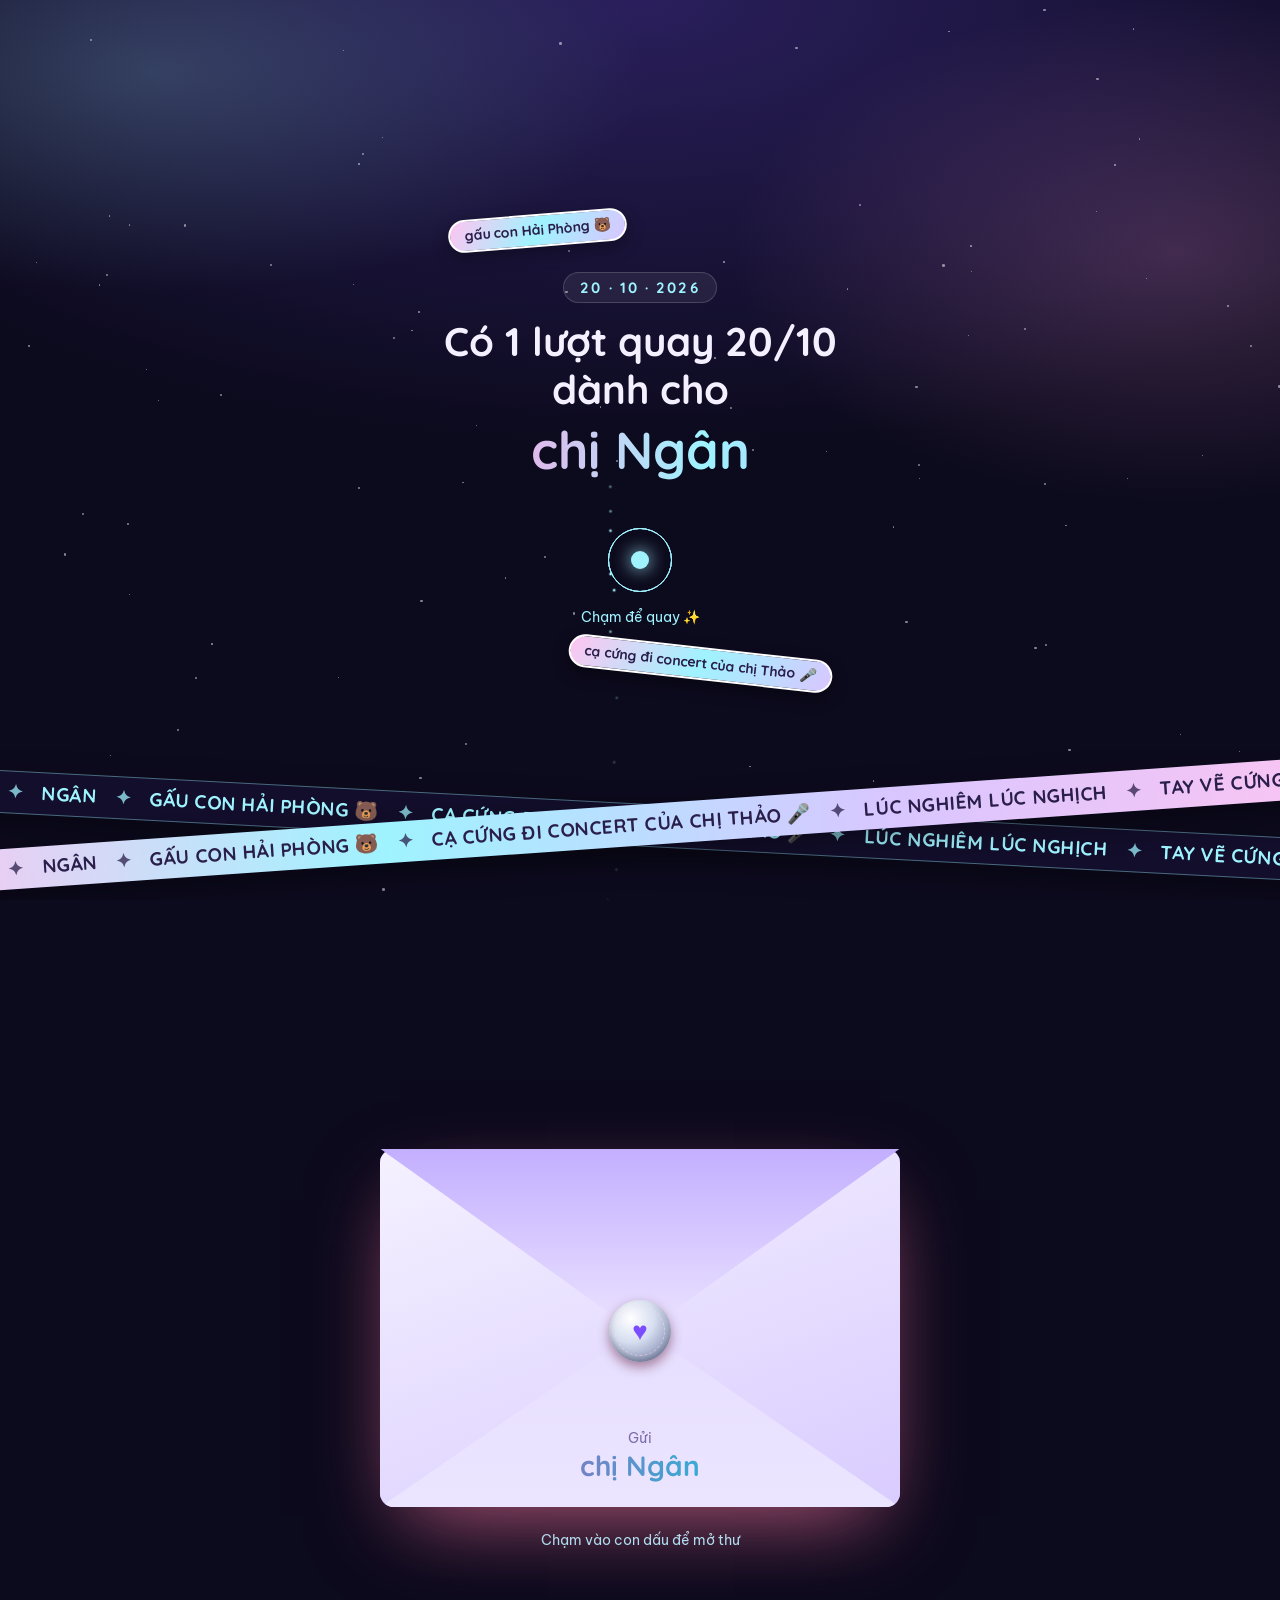
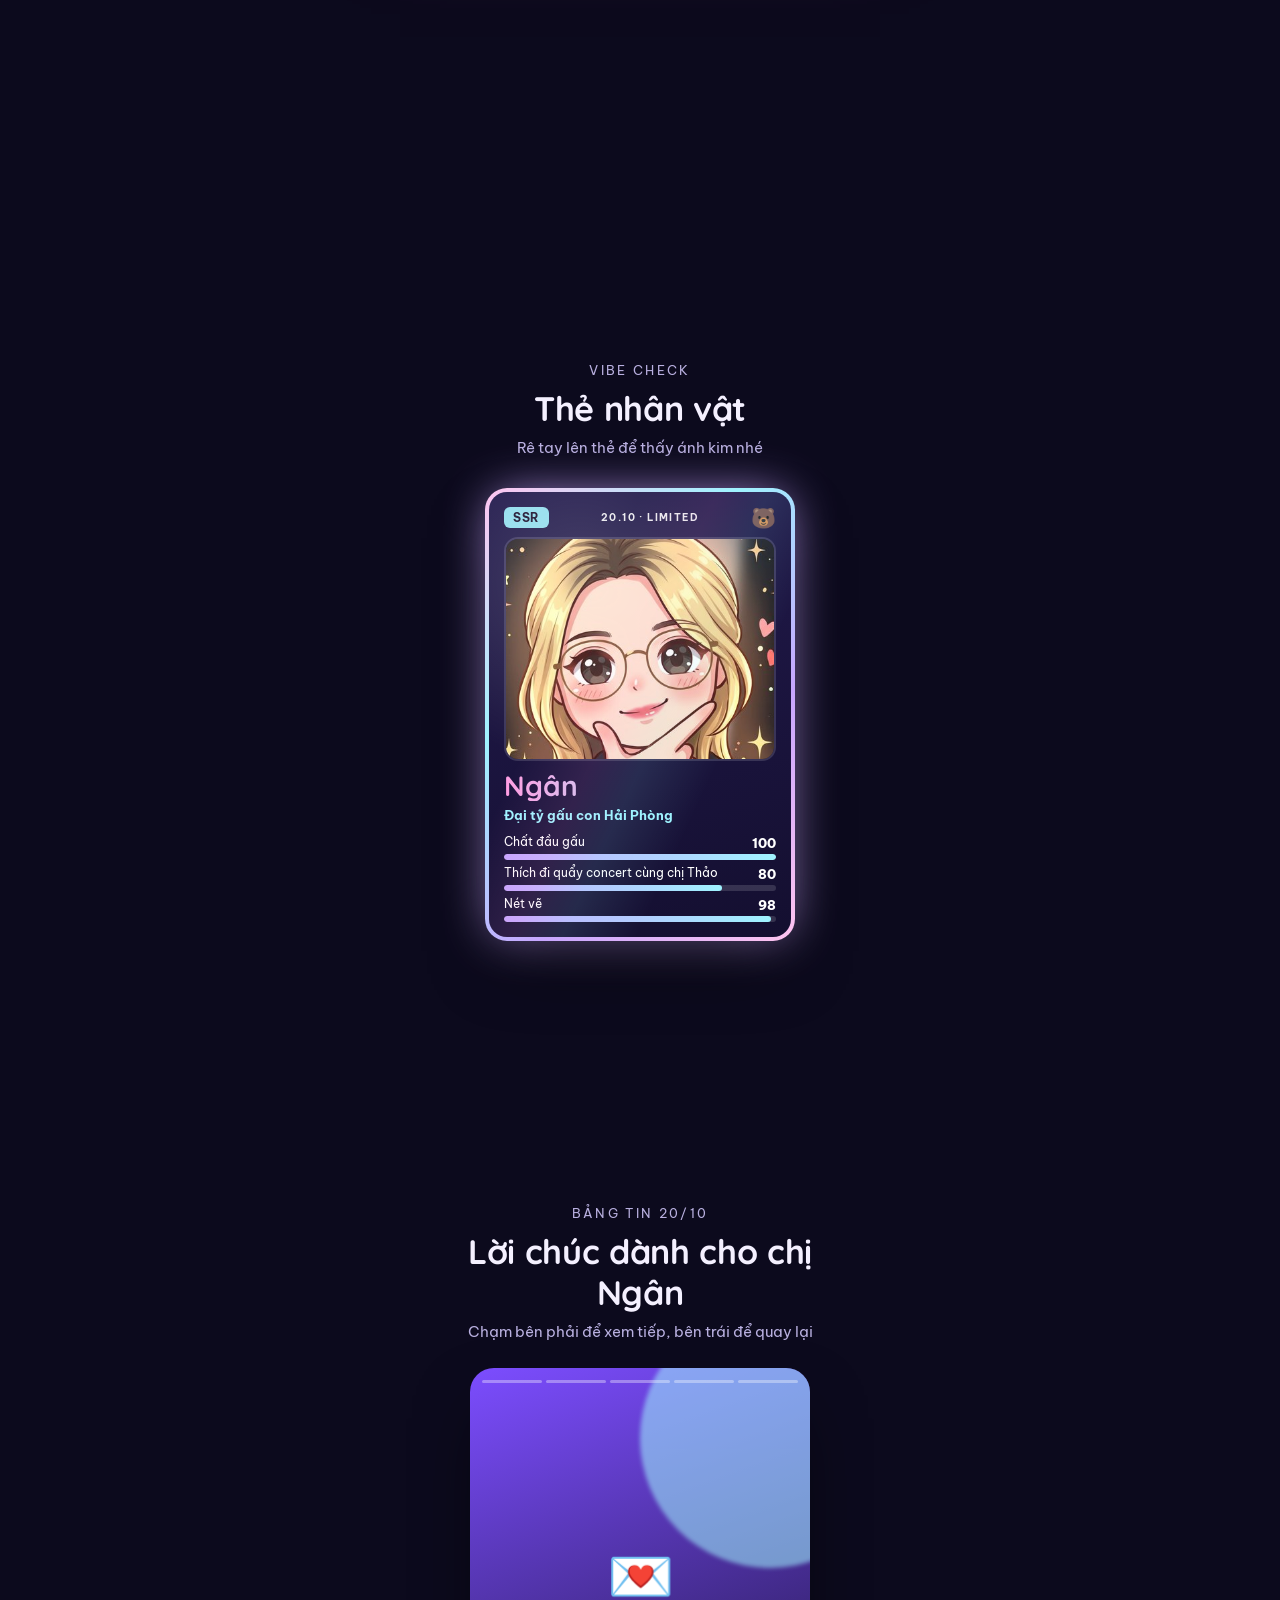
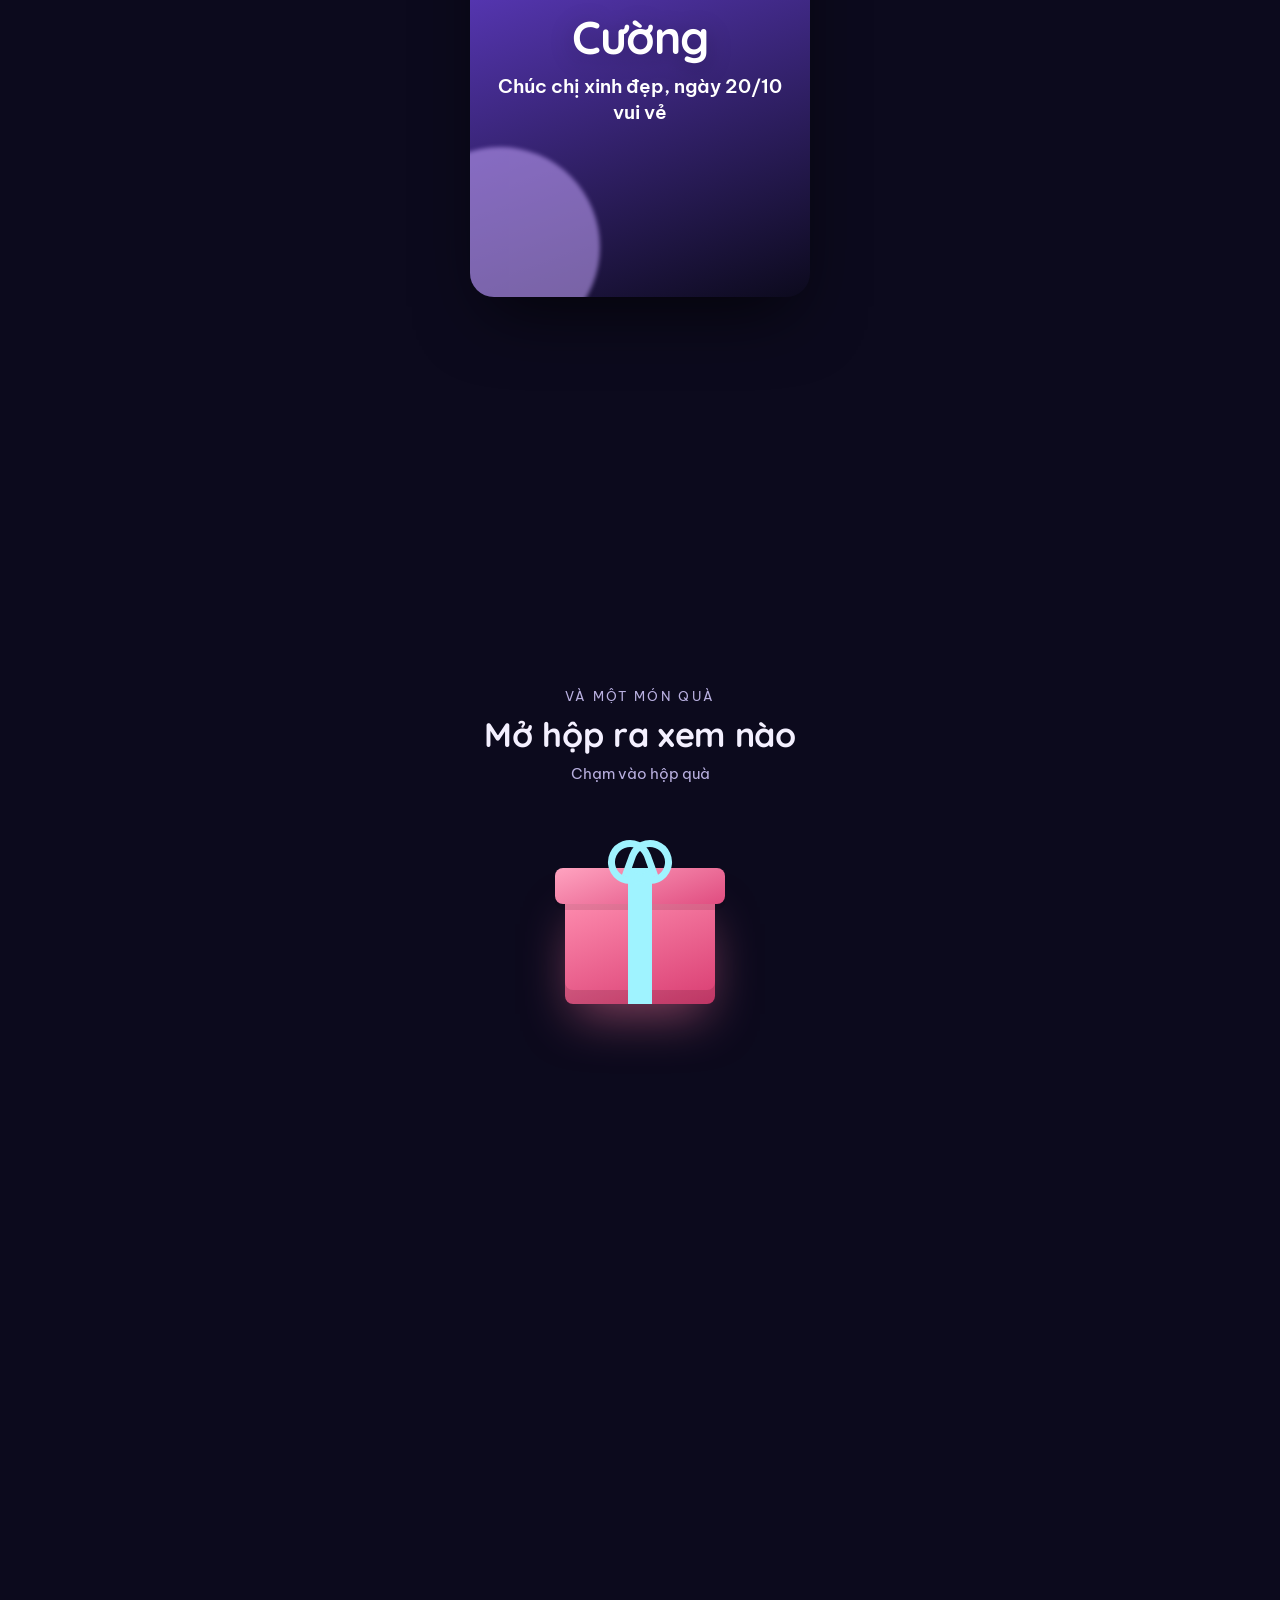
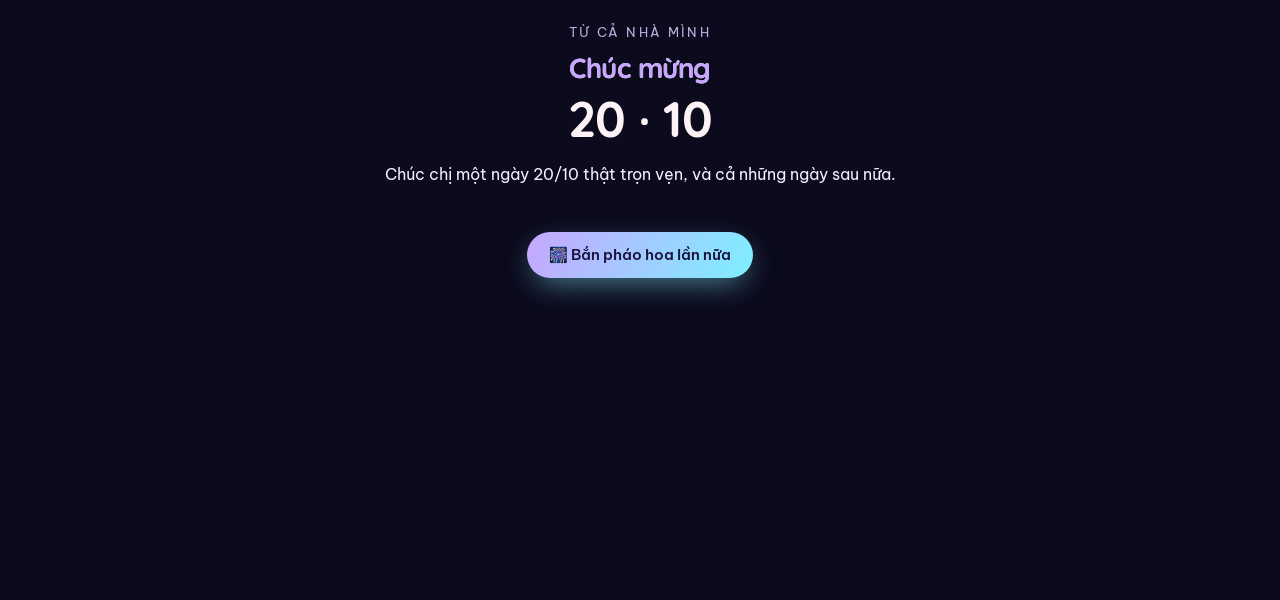
==== commit 9e6ebc7e: "Chuyển trang sang Cloudflare Pages (bbold-gui-chi-em.pages.dev), bỏ địa chỉ GitHub khỏi link và ảnh " ====
--- a/ngan.html
+++ b/ngan.html
@@ -9,8 +9,8 @@
 <meta property="og:type" content="website">
 <meta property="og:title" content="💌 Gửi chị Ngân">
 <meta property="og:description" content="Có một bất ngờ nhỏ ngày 20/10 dành cho chị Ngân. Mở ra xem nhé!">
-<meta property="og:url" content="https://hoanggiacuong.github.io/ChucMung2010/ngan.html">
-<meta property="og:image" content="https://hoanggiacuong.github.io/ChucMung2010/cover.png">
+<meta property="og:url" content="https://bbold-gui-chi-em.pages.dev/ngan.html">
+<meta property="og:image" content="https://bbold-gui-chi-em.pages.dev/cover.png">
 <meta property="og:image:width" content="1200">
 <meta property="og:image:height" content="630">
 <meta name="twitter:card" content="summary_large_image">
@@ -18,7 +18,7 @@
 <link rel="preconnect" href="https://fonts.googleapis.com">
 <link rel="preconnect" href="https://fonts.gstatic.com" crossorigin>
 <link rel="stylesheet" href="https://fonts.googleapis.com/css2?family=Be+Vietnam+Pro:wght@400;500;600&family=Quicksand:wght@500;600;700&family=Dancing+Script:wght@700&family=Playfair+Display:ital,wght@0,600;0,700;1,600&display=swap">
-<link rel="stylesheet" href="style.css?v=mvdooxmu">
+<link rel="stylesheet" href="style.css?v=mveo37ap">
 </head>
 <body class="khoa kieu-holo">
 <div class="sao" id="sao"></div>
@@ -149,9 +149,9 @@
   </div>
 </div>
 
-<script src="data.js?v=mvdooxmu"></script>
+<script src="data.js?v=mveo37ap"></script>
 <script>window.NGUOI_NHAN = "ngan";</script>
-<script src="loi-chuc-gop.js?v=mvdooxmu"></script>
-<script src="app.js?v=mvdooxmu"></script>
+<script src="loi-chuc-gop.js?v=mveo37ap"></script>
+<script src="app.js?v=mveo37ap"></script>
 </body>
 </html>
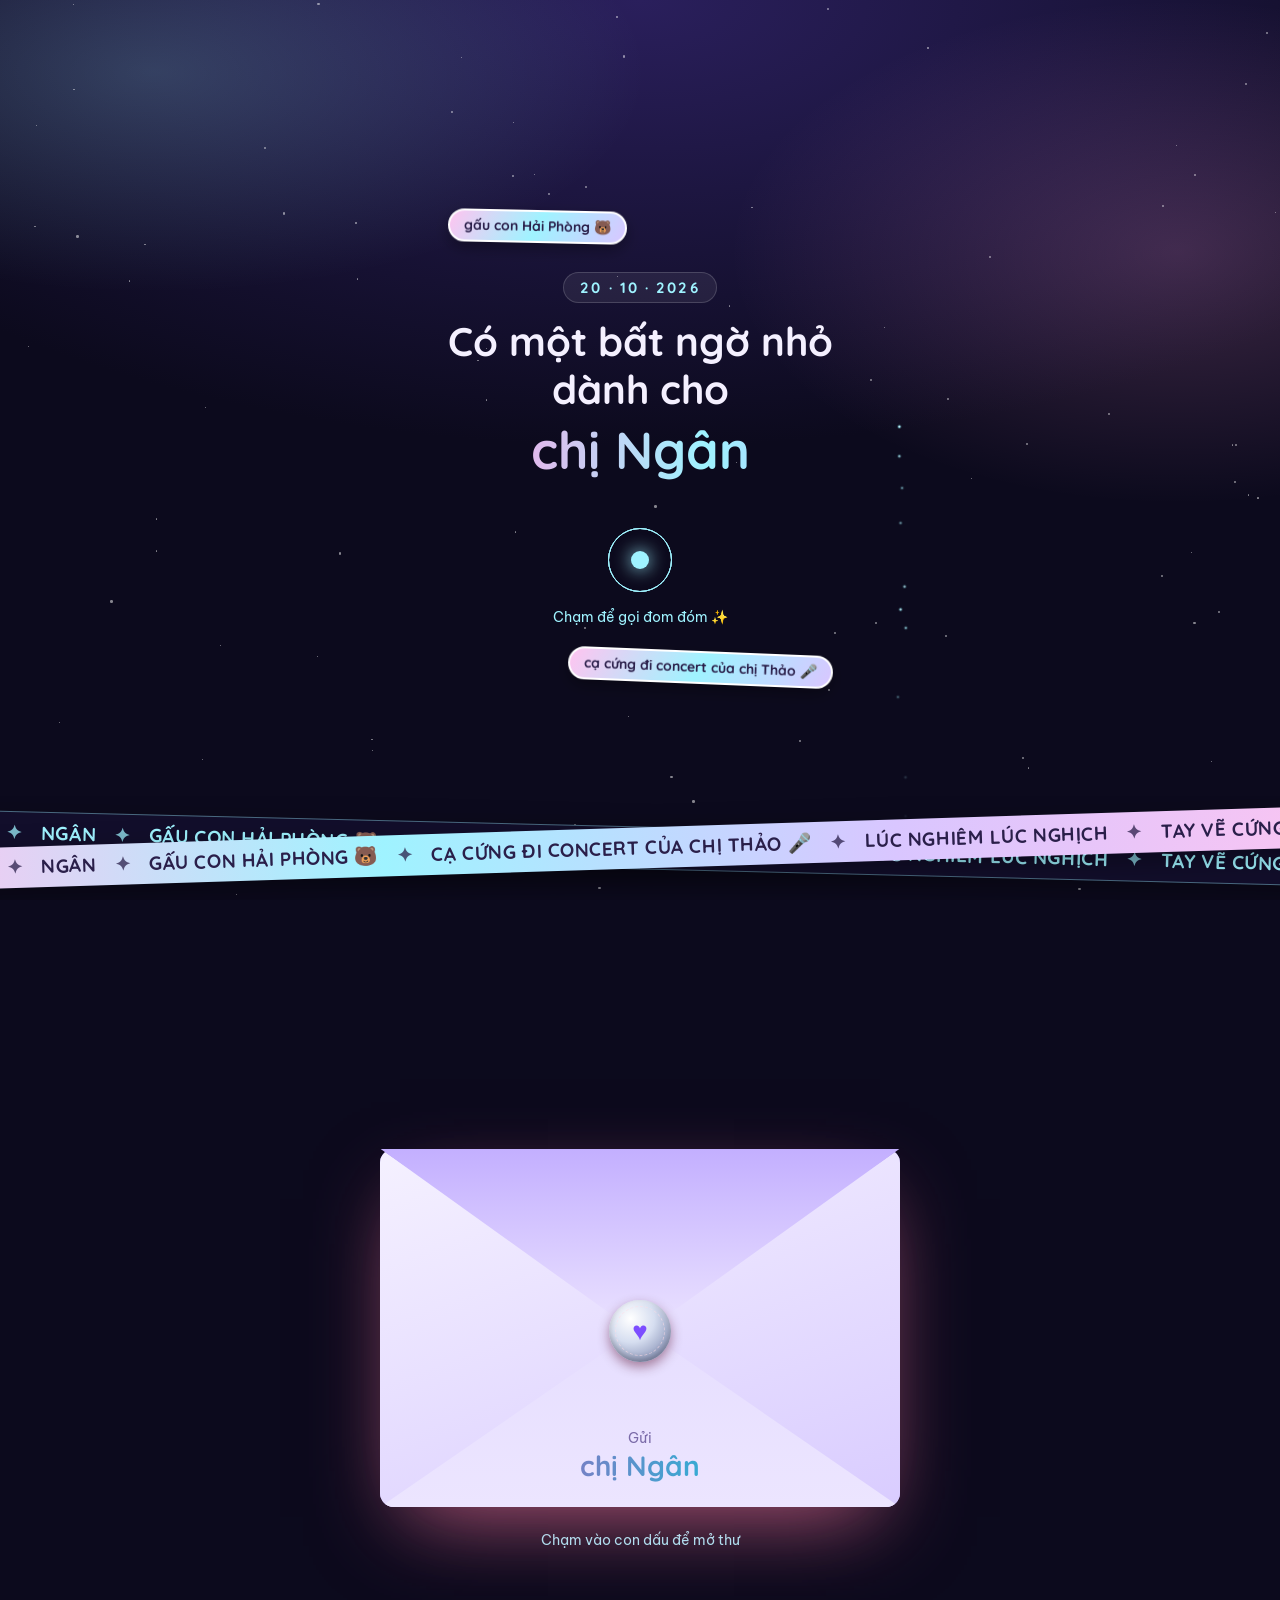
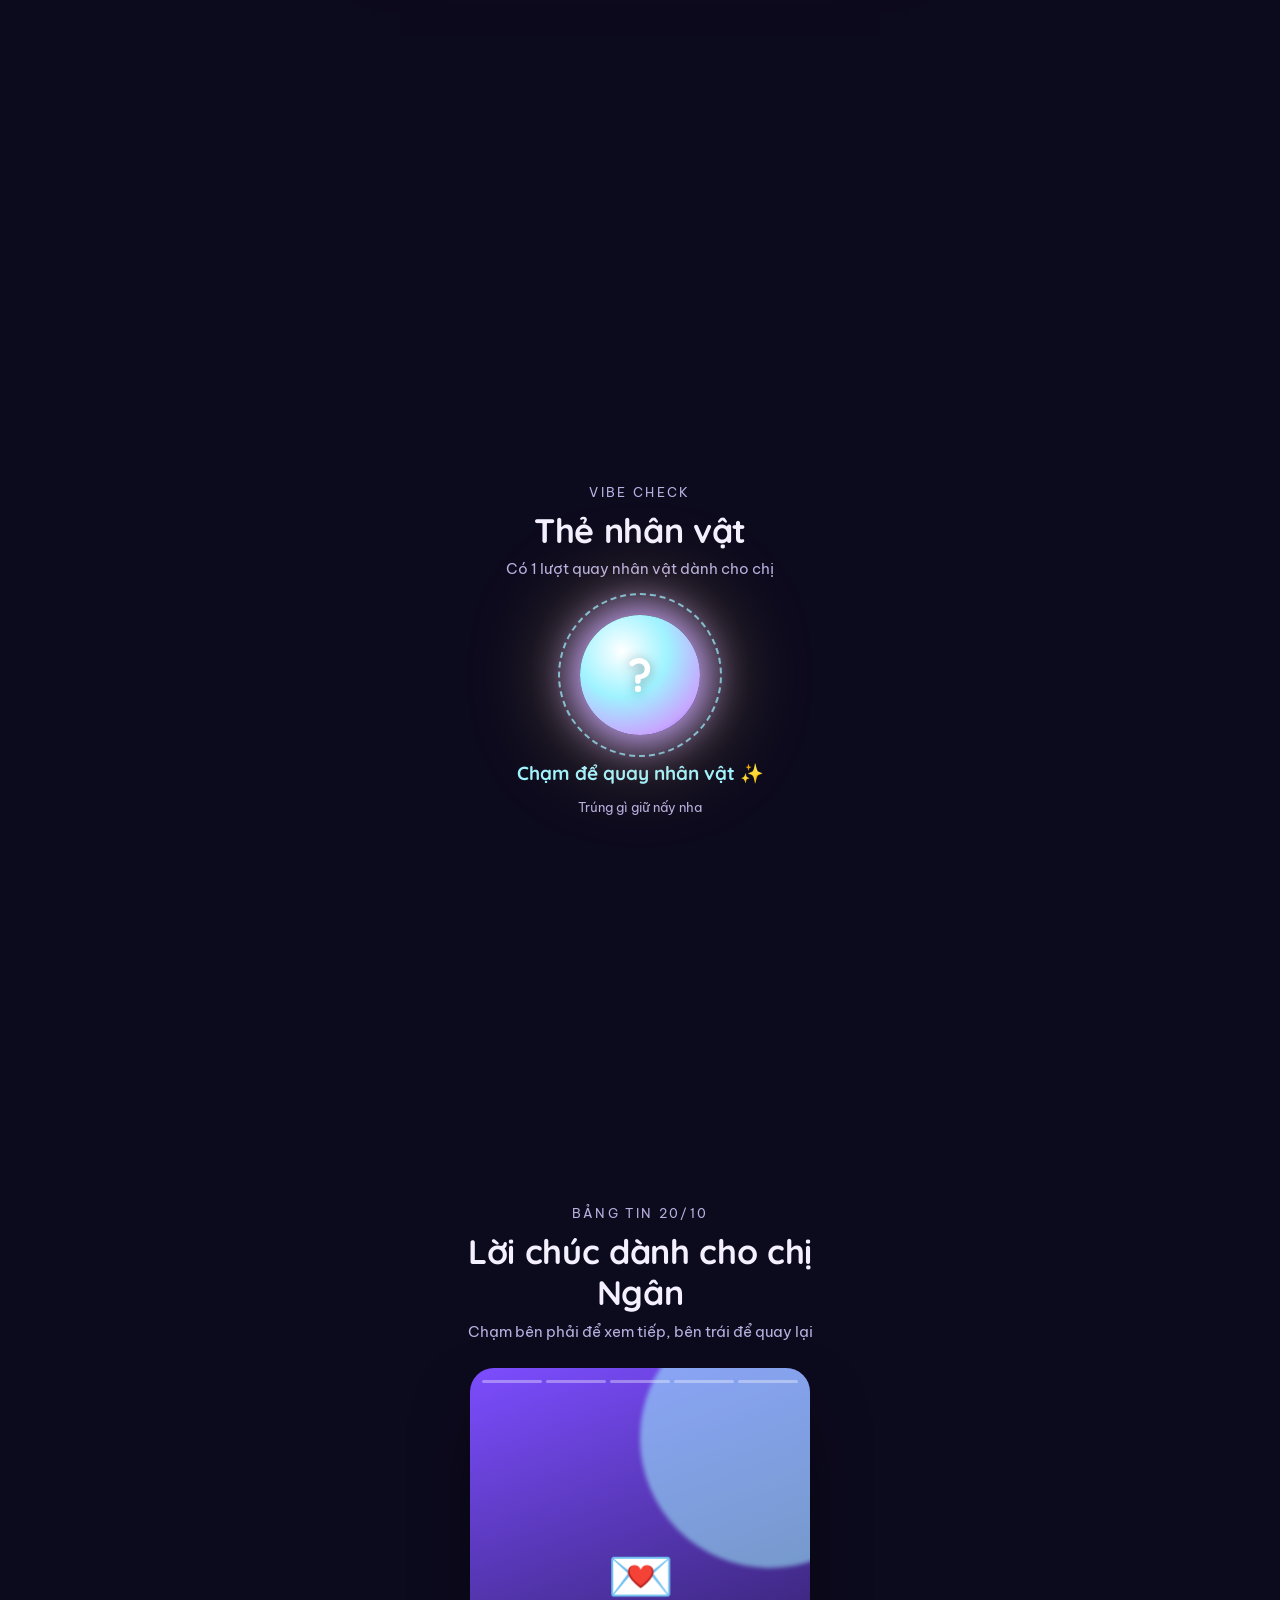
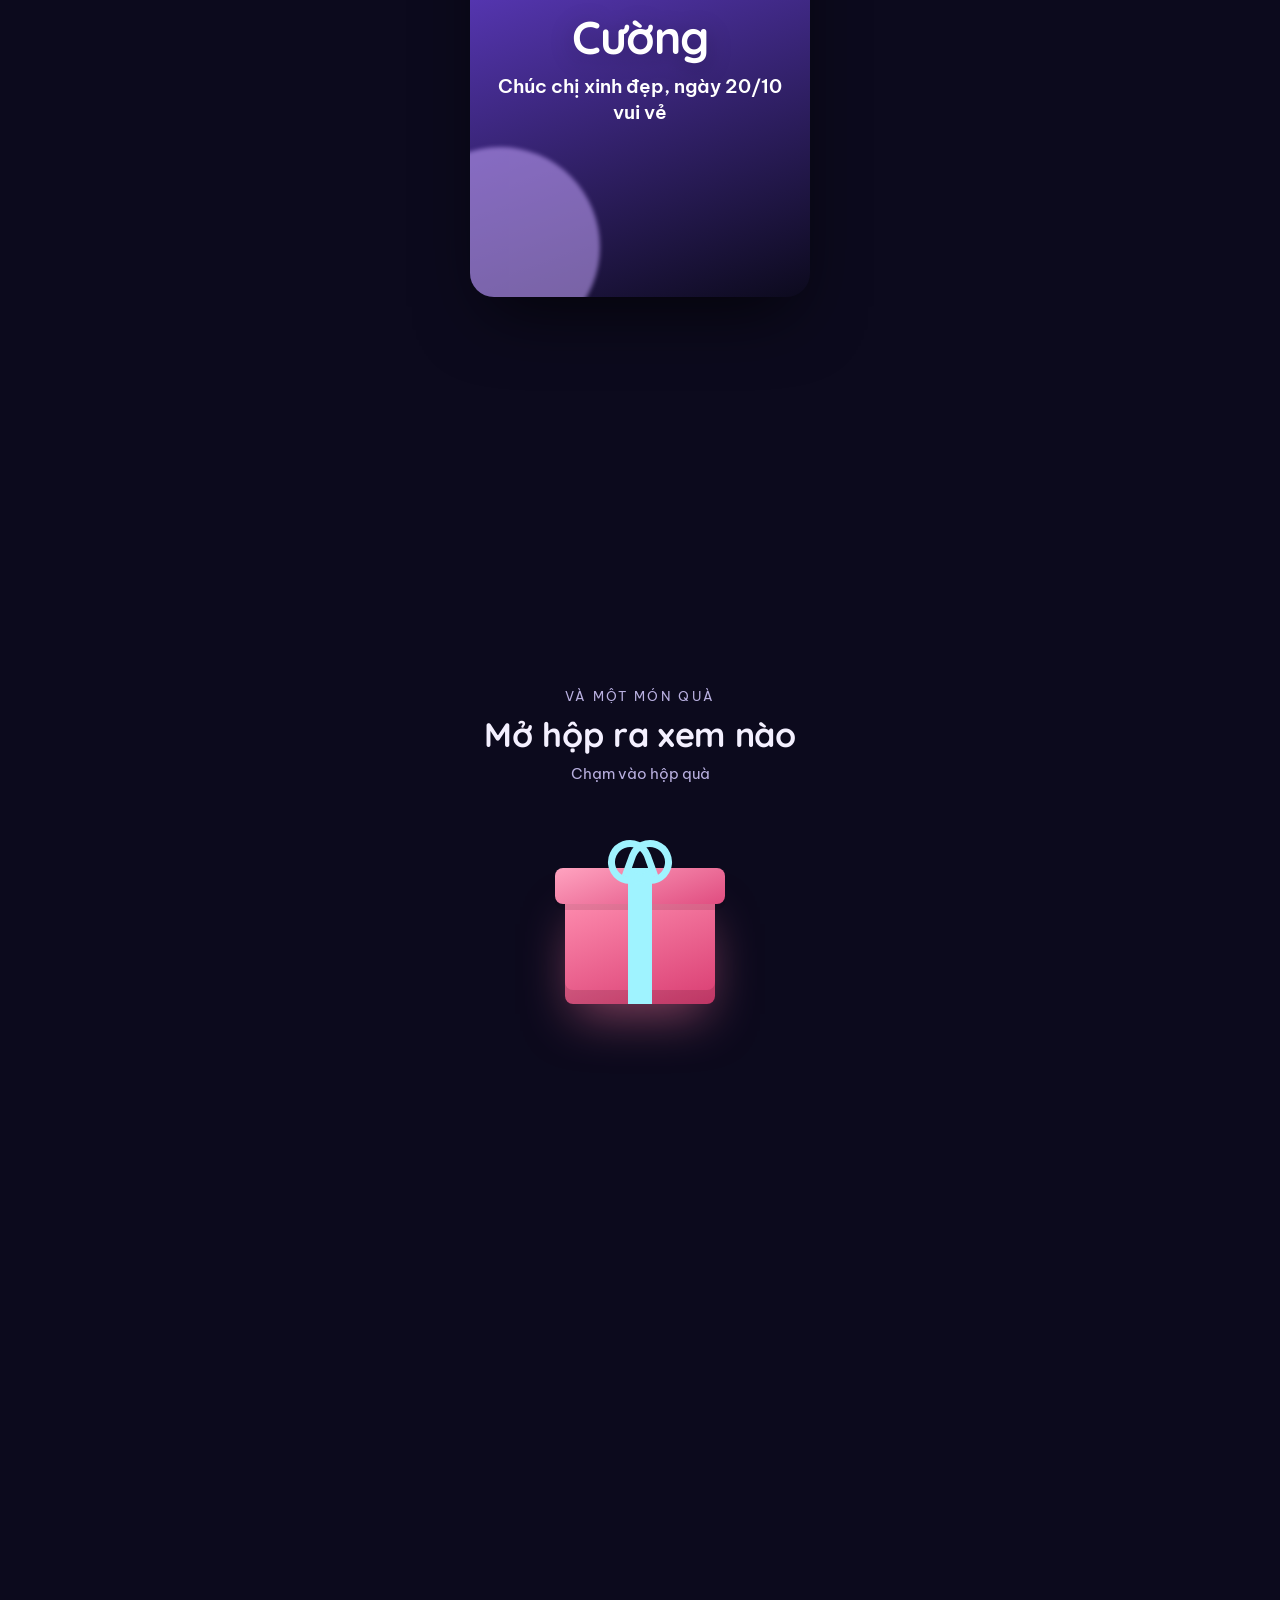
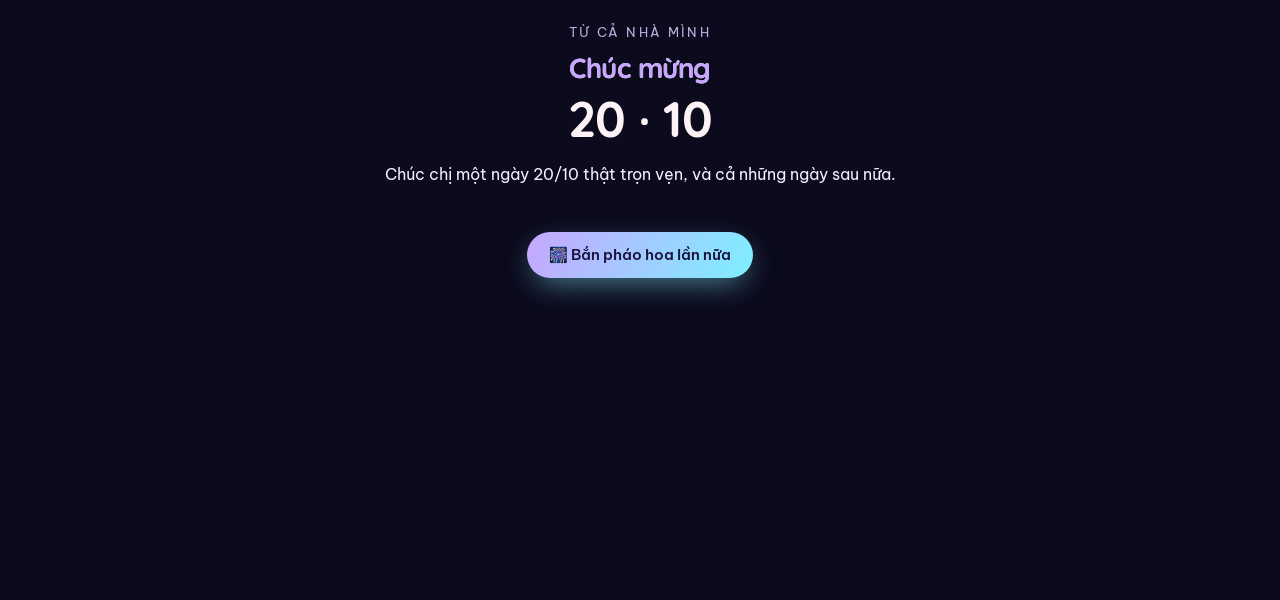
==== commit d16e3540: "Mở đầu bằng đom đóm tụ thành "Chúc mừng 20-10" rồi thành tên, chuyển gacha xuống thẻ nhân vật, font " ====
--- a/ngan.html
+++ b/ngan.html
@@ -18,11 +18,10 @@
 <link rel="preconnect" href="https://fonts.googleapis.com">
 <link rel="preconnect" href="https://fonts.gstatic.com" crossorigin>
 <link rel="stylesheet" href="https://fonts.googleapis.com/css2?family=Be+Vietnam+Pro:wght@400;500;600&family=Quicksand:wght@500;600;700&family=Dancing+Script:wght@700&family=Playfair+Display:ital,wght@0,600;0,700;1,600&display=swap">
-<link rel="stylesheet" href="style.css?v=mveo37ap">
+<link rel="stylesheet" href="style.css?v=mverk27z">
 </head>
 <body class="khoa kieu-holo">
 <div class="sao" id="sao"></div>
-<div class="man-tia" id="man-tia" aria-hidden="true"></div>
 <canvas id="troi" aria-hidden="true"></canvas>
 <div class="man-chop" id="man-chop" aria-hidden="true"></div>
 <div class="canh-hoa" id="canh-hoa" aria-hidden="true"></div>
@@ -34,7 +33,7 @@
       <div class="chibi chibi-mo" id="chibi-mo" hidden></div>
       <div class="nho">20 · 10 · 2026</div>
       <h1>Có một bất ngờ nhỏ<br>dành cho <em id="ten-goi"></em></h1>
-      <div class="cham"><span class="vong"><span></span></span>Chạm vào bầu trời</div>
+      <div class="cham"><span class="vong"><span></span></span>Chạm để gọi đom đóm ✨</div>
     </div>
     <div class="keo-xuong" id="keo-xuong"><a href="#thu"><span id="keo-chu"></span><b>↓</b></a></div>
   </section>
@@ -64,8 +63,11 @@
       <div class="tieu-de">
         <div class="nho">Vibe check</div>
         <h2>Thẻ nhân vật</h2>
-        <p>Rê tay lên thẻ để thấy ánh kim nhé</p>
+        <p id="vibe-goi-y">Rê tay lên thẻ để thấy ánh kim nhé</p>
       </div>
+      <button class="vibe-quay" id="vibe-quay" type="button" hidden>
+        <span class="vq-cau"></span><b>Chạm để quay nhân vật ✨</b><small>Trúng gì giữ nấy nha</small>
+      </button>
       <div class="the-vibe" id="the-vibe">
         <div class="tv-trong">
           <div class="tv-dau"><span class="tv-hiem" id="tv-hiem"></span><span>20.10 · LIMITED</span><span class="tv-emoji" id="tv-emoji"></span></div>
@@ -149,9 +151,9 @@
   </div>
 </div>
 
-<script src="data.js?v=mveo37ap"></script>
+<script src="data.js?v=mverk27z"></script>
 <script>window.NGUOI_NHAN = "ngan";</script>
-<script src="loi-chuc-gop.js?v=mveo37ap"></script>
-<script src="app.js?v=mveo37ap"></script>
+<script src="loi-chuc-gop.js?v=mverk27z"></script>
+<script src="app.js?v=mverk27z"></script>
 </body>
 </html>
--- a/style.css
+++ b/style.css
@@ -25,13 +25,7 @@
   background:linear-gradient(90deg,transparent,rgba(255,255,255,.95));box-shadow:0 0 6px rgba(255,255,255,.6);animation:bang 1.2s ease-out forwards}
 @keyframes bang{0%{opacity:0;transform:rotate(148deg) translateX(0) scaleX(.2)}15%{opacity:1}100%{opacity:0;transform:rotate(148deg) translateX(320px) scaleX(1)}}
 
-/* Hiệu ứng hoành tráng cho màn mở đầu: tia sáng xoay nền, chớp sáng, rung máy khi pháo hoa nổ lớn */
-.man-tia{position:fixed;inset:0;z-index:1;overflow:hidden;opacity:0;pointer-events:none;transition:opacity 1s}
-.man-tia::before{content:"";position:absolute;left:50%;top:38%;width:220vmax;height:220vmax;margin:-110vmax 0 0 -110vmax;
-  background:repeating-conic-gradient(var(--rose) 0 4deg,transparent 4deg 18deg);
-  -webkit-mask:radial-gradient(circle,#000 0,transparent 40%);mask:radial-gradient(circle,#000 0,transparent 40%);
-  animation:xoay-tia 16s linear infinite}
-.man-tia.bat{opacity:.16}
+/* Hiệu ứng hoành tráng cho màn mở đầu: chớp sáng, rung máy khi pháo hoa nổ lớn */
 .man-chop{position:fixed;inset:0;z-index:8;background:radial-gradient(circle at 50% 38%,#fff,var(--gold) 60%,transparent 75%);opacity:0;pointer-events:none}
 .man-chop.chop{animation:chop-sang .5s ease-out}
 @keyframes chop-sang{0%{opacity:var(--do,.55)}100%{opacity:0}}
@@ -214,7 +208,7 @@
   html{scroll-behavior:auto}
   .sao i,.cham .vong::before,.cham .vong::after,.keo-xuong b,.phong-bi,.pb-dau,#ket h2,.chibi-mo,.mot-nguoi{animation:none!important}
   .mot-nguoi{opacity:1;transform:none}
-  .man-tia,.giat-may{animation:none!important}
+  .giat-may{animation:none!important}
 }
 
 /* ================= Sticker kéo thả ================= */
@@ -229,7 +223,7 @@
 #thu .phong-bi.xong ~ .sticker{opacity:1;pointer-events:auto;animation:dan .6s cubic-bezier(.2,1.6,.4,1) both}
 
 /* ================= Băng chữ chạy ================= */
-.bang-chu{position:fixed;left:0;right:0;bottom:0;z-index:6;height:150px;overflow:hidden;pointer-events:none;opacity:0;transition:opacity 1s}
+.bang-chu{position:fixed;left:0;right:0;bottom:env(safe-area-inset-bottom,0);z-index:6;height:104px;overflow:hidden;pointer-events:none;opacity:0;transition:opacity 1s}
 .bang-chu.hien{opacity:1}
 .bang{position:absolute;left:-10%;right:-10%;top:50%;padding:11px 0;white-space:nowrap;overflow:hidden;background:var(--rose);color:#fff;
   font:800 19px/1 var(--display);letter-spacing:.03em;text-transform:uppercase;box-shadow:0 10px 30px rgba(0,0,0,.35)}
@@ -239,7 +233,8 @@
 .bang-2 .chay{animation-direction:reverse;animation-duration:48s}
 .chay i{font-style:normal;opacity:.75}
 @keyframes chay{to{transform:translateX(-50%)}}
-
+/* Màn rộng: nghiêng ít lại để hai đầu băng không vểnh lên cao */
+@media (min-width:700px){.bang-1{transform:translateY(-50%) rotate(-1.8deg)}.bang-2{transform:translateY(-50%) rotate(1.4deg)}}
 /* ================= Thẻ nhân vật ================= */
 #vibe .khung{max-width:380px}
 .the-vibe{--tv-nen:#1c1030;--tv-chu:#fff;--tv-ray:rgba(255,255,255,.14);--tv-vien:linear-gradient(135deg,#ff9de2,#9ff3ff,#ffd27a,#ff9de2);
@@ -308,8 +303,8 @@
 
 /* ================= 2. Neon Acid (Thảo) ================= */
 body.kieu-neon{--night:#060606;--night-2:#111;--ink:#f2f2f2;--muted:#9a9a9a;--rose:#ff3df2;--rose-deep:#ff1fa8;--gold:#c6ff3d;
-  --paper:#0f0f0f;--paper-ink:#ececec;--display:"Bricolage Grotesque",sans-serif;--script:"M PLUS Rounded 1c",sans-serif;--tieu-de:"M PLUS Rounded 1c",sans-serif;--body:"Space Mono",ui-monospace,monospace;
-  font-size:15px;background:#060606;
+  --paper:#0f0f0f;--paper-ink:#ececec;--display:"Bricolage Grotesque",sans-serif;--script:"Bricolage Grotesque",sans-serif;--tieu-de:"Bricolage Grotesque",sans-serif;--ngay:"Space Mono",ui-monospace,monospace;
+background:#060606;
   --nen:linear-gradient(rgba(198,255,61,.055) 1px,transparent 1px) 0 0/34px 34px,linear-gradient(90deg,rgba(198,255,61,.055) 1px,transparent 1px) 0 0/34px 34px}
 .kieu-neon .mo-dau-chu h1{font-weight:800;letter-spacing:-.01em;font-size:clamp(27px,7.6vw,42px);line-height:1.15}
 .kieu-neon .mo-dau-chu h1 em{color:var(--gold);font-size:1.2em;margin-top:10px;text-shadow:0 0 18px rgba(198,255,61,.7)}
@@ -319,7 +314,7 @@
 .kieu-neon .thu{background:#0f0f0f;border:2px solid var(--gold);border-radius:6px;box-shadow:8px 8px 0 var(--rose)}
 .kieu-neon .thu::before{display:none}
 .kieu-neon .thu .chao{font-weight:800;font-size:30px;color:var(--gold)}
-.kieu-neon .thu p{font-size:14.5px;line-height:1.7}
+.kieu-neon .thu p{font-size:16px;line-height:1.7}
 .kieu-neon .thu .ky{color:#888}
 .kieu-neon .thu .ky b{font-weight:800;font-size:26px;color:var(--rose)}
 .kieu-neon .pb-sau{background:#151515;box-shadow:0 0 0 1.5px #c6ff3d,0 0 22px rgba(198,255,61,.4)}
@@ -419,18 +414,18 @@
 
 /* ================= 5. Hello Kitty Cute (Thảo) ================= */
 body.kieu-kitty{--night:#45102c;--night-2:#8c2155;--ink:#fff5f9;--muted:#f0b8d2;--rose:#ff8fc4;--rose-deep:#ff2f7b;--gold:#ffd93d;
-  --paper:#fffafc;--paper-ink:#7a1f45;--display:"Fredoka",sans-serif;--script:"Caveat",cursive;--tieu-de:"Fredoka",sans-serif;--ngay:"Fredoka",sans-serif;
+  --paper:#fffafc;--paper-ink:#7a1f45;--display:"Baloo 2",sans-serif;--script:"Mali",cursive;--tieu-de:"Baloo 2",sans-serif;--ngay:"Baloo 2",sans-serif;
   --nen:radial-gradient(circle,rgba(255,255,255,.35) 2px,transparent 2.6px) 0 0/30px 30px,radial-gradient(120% 80% at 50% 0%,var(--night-2),var(--night) 62%);
   background:var(--night)}
-.kieu-kitty .mo-dau-chu h1{font-weight:600;font-size:clamp(27px,7.6vw,42px);line-height:1.2}
-.kieu-kitty .mo-dau-chu h1 em{font-family:var(--script);font-style:normal;color:#fff;font-size:1.5em;margin-top:8px;text-shadow:3px 3px 0 var(--rose-deep)}
-.kieu-kitty h2,.kieu-kitty .tieu-de h2{font-weight:600}
+.kieu-kitty .mo-dau-chu h1{font-weight:700;font-size:clamp(27px,7.6vw,42px);line-height:1.2}
+.kieu-kitty .mo-dau-chu h1 em{font-family:var(--script);font-style:normal;color:#fff;font-size:1.3em;font-weight:700;margin-top:8px;text-shadow:3px 3px 0 var(--rose-deep)}
+.kieu-kitty h2,.kieu-kitty .tieu-de h2{font-weight:700}
 .kieu-kitty #ket h2{font-weight:600}
 .kieu-kitty #ket h2 em{font-family:var(--script);font-style:normal;-webkit-text-fill-color:#fff;text-shadow:3px 3px 0 var(--rose-deep);font-size:.7em;margin-bottom:6px}
 .kieu-kitty .thu{background:var(--paper);border-radius:28px;border:4px solid #fff;box-shadow:0 0 0 4px var(--rose),0 30px 70px -20px rgba(255,47,123,.5)}
 .kieu-kitty .thu::before{border:2px dashed rgba(255,47,123,.3);border-radius:20px}
-.kieu-kitty .thu .chao{font-size:36px;color:var(--rose-deep)}
-.kieu-kitty .thu .ky b{font-size:30px;color:var(--rose-deep)}
+.kieu-kitty .thu .chao{font-size:30px;font-weight:700;color:var(--rose-deep)}
+.kieu-kitty .thu .ky b{font-size:26px;color:var(--rose-deep)}
 .kieu-kitty .pb-sau{background:linear-gradient(#ffb8d6,#ffd3e6)}
 .kieu-kitty .pb-truoc{background:linear-gradient(160deg,#fff0f6,#ffd3e6)}
 .kieu-kitty .pb-truoc::before{background:linear-gradient(0deg,#ffe4f0,#ffd9ea)}
@@ -441,7 +436,7 @@
 .kieu-kitty .pb-gui b{color:var(--rose-deep)}
 .kieu-kitty .sticker{border-radius:999px;background:#fff;color:var(--rose-deep);border-color:var(--rose);font-weight:700}
 .kieu-kitty .sticker:nth-of-type(even){background:var(--rose-deep);color:#fff;border-color:#fff}
-.kieu-kitty .bang{font-family:var(--display);font-weight:600}
+.kieu-kitty .bang{font-family:var(--display);font-weight:700}
 .kieu-kitty .bang-1{background:#fff;color:var(--rose-deep)}
 .kieu-kitty .bang-2{background:var(--rose-deep);color:#fff}
 .kieu-kitty .canh-hoa i::before{border-radius:50%;opacity:.9;background:#fff}
@@ -536,7 +531,7 @@
 .wr-thanh i{flex:1;height:3px;border-radius:3px;background:rgba(255,255,255,.35);overflow:hidden}
 .wr-thanh b{display:block;height:100%;width:0;background:#fff}
 .wr-thanh i.xong b{width:100%}
-.wr.chay .wr-thanh i.dang b{animation:thanh-chay var(--dai) linear forwards}
+.wr.tu-chay .wr-thanh i.dang b{animation:thanh-chay var(--dai) linear forwards}
 .wr-thanh i.dang:last-child b{width:100%;animation:none}
 @keyframes thanh-chay{to{width:100%}}
 .wr-slide{position:absolute;inset:0;display:flex;flex-direction:column;align-items:center;justify-content:center;gap:10px;padding:40px 26px 30px;color:#fff;overflow:hidden;text-align:center}
@@ -561,3 +556,22 @@
 .g-tia,.g-vong,.g-cau{pointer-events:none}
 .g-nhan{z-index:3}
 .g-the,.g-chu{z-index:2}
+
+/* ================= Thẻ nhân vật: quay gacha để nhận ================= */
+.vibe-quay{display:flex;flex-direction:column;align-items:center;gap:12px;margin:34px auto 0;padding:0;border:0;background:none;
+  color:var(--gold);font:inherit;cursor:pointer}
+.vq-cau{position:relative;width:120px;height:120px;margin-bottom:14px;border-radius:50%;
+  background:radial-gradient(circle at 35% 30%,#fff,var(--gold) 40%,var(--rose) 75%,var(--rose-deep));
+  box-shadow:0 0 40px 8px var(--rose),0 0 90px 20px rgba(255,210,122,.35);animation:noi 3s ease-in-out infinite}
+.vq-cau::before{content:"";position:absolute;inset:-22px;border-radius:50%;border:2px dashed var(--gold);opacity:.7;animation:xoay-tia 9s linear infinite}
+.vq-cau::after{content:"?";position:absolute;inset:0;display:flex;align-items:center;justify-content:center;font:800 46px var(--tieu-de);
+  color:#fff;text-shadow:0 2px 12px rgba(0,0,0,.35)}
+.vibe-quay b{font:700 19px var(--tieu-de)}
+.vibe-quay small{font-size:13px;color:var(--muted)}
+.vibe-quay:active .vq-cau{scale:.95}
+.the-vibe.vua-nhan{animation:nhan-the 1.1s cubic-bezier(.2,1.2,.4,1)}
+@keyframes nhan-the{from{transform:perspective(900px) rotateY(540deg) scale(.3);opacity:0}}
+
+@media (prefers-reduced-motion: reduce){
+  .vq-cau,.vq-cau::before{animation:none!important}
+}
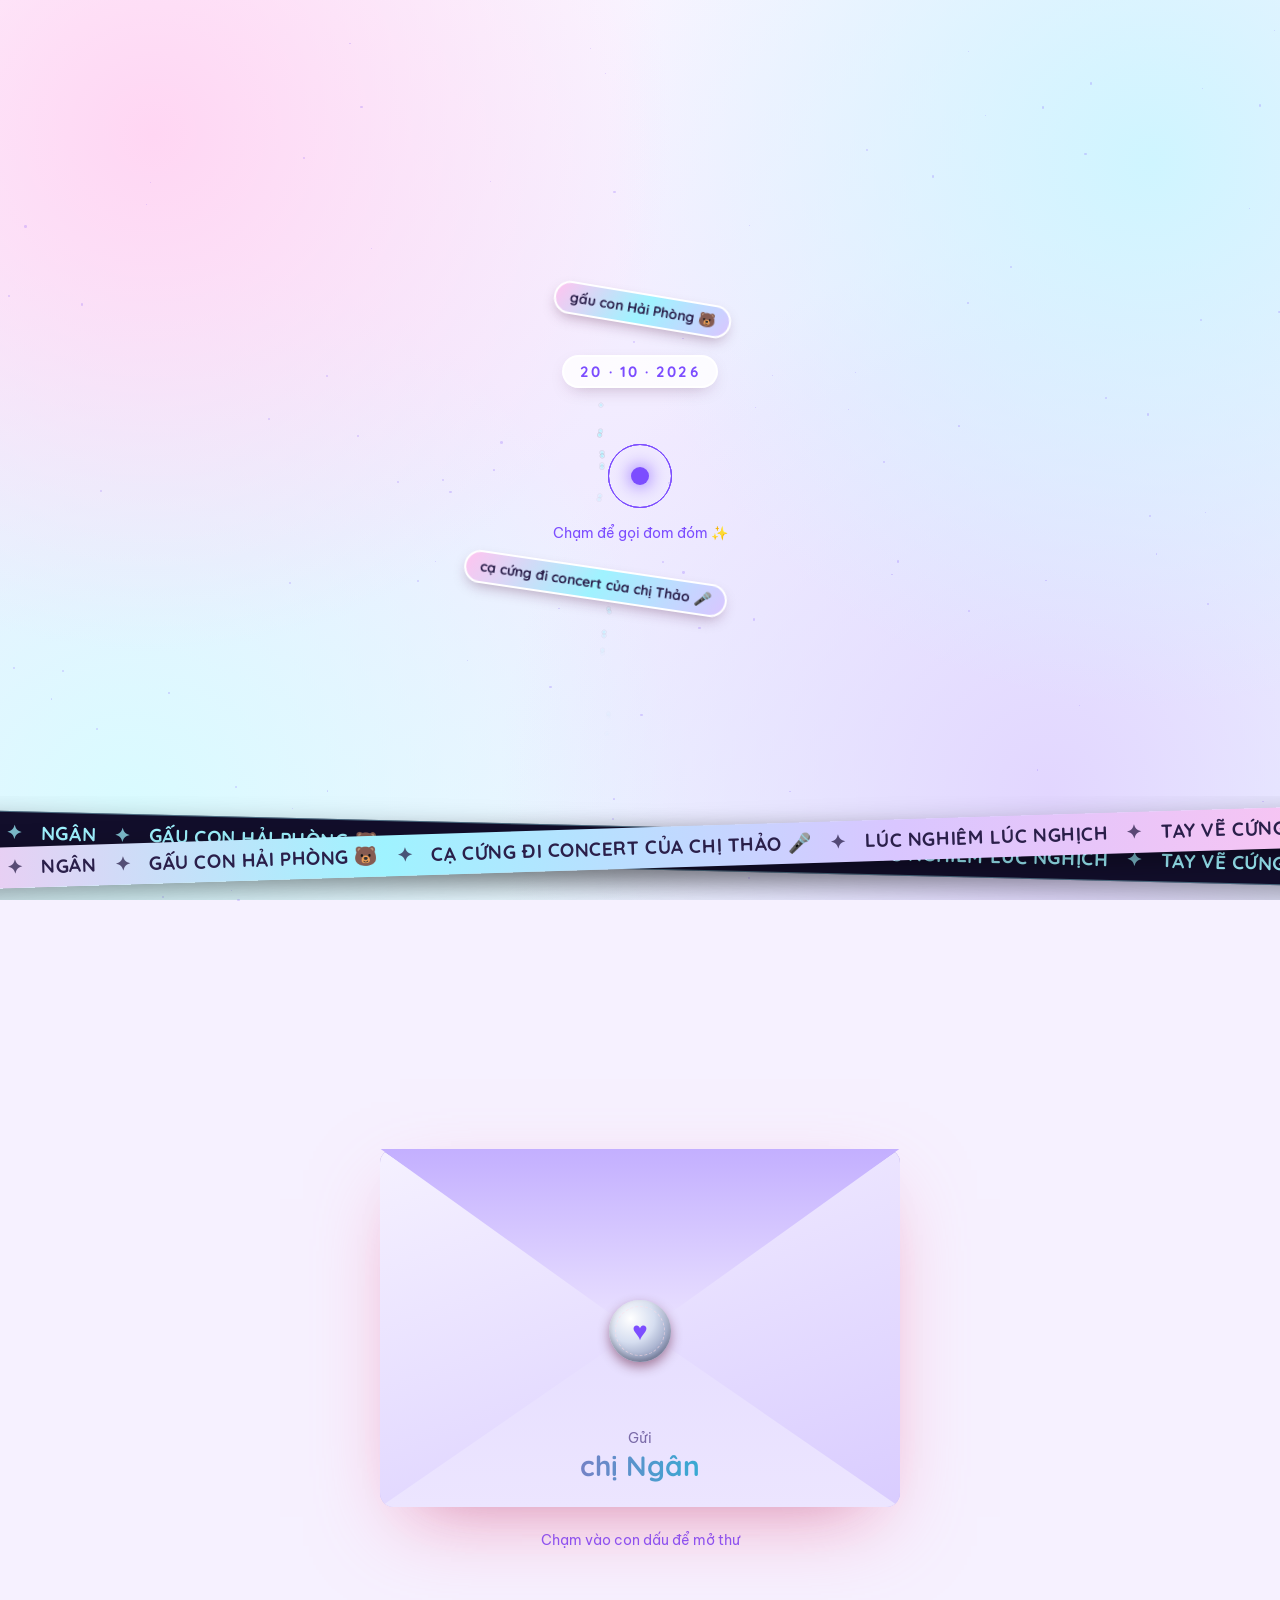
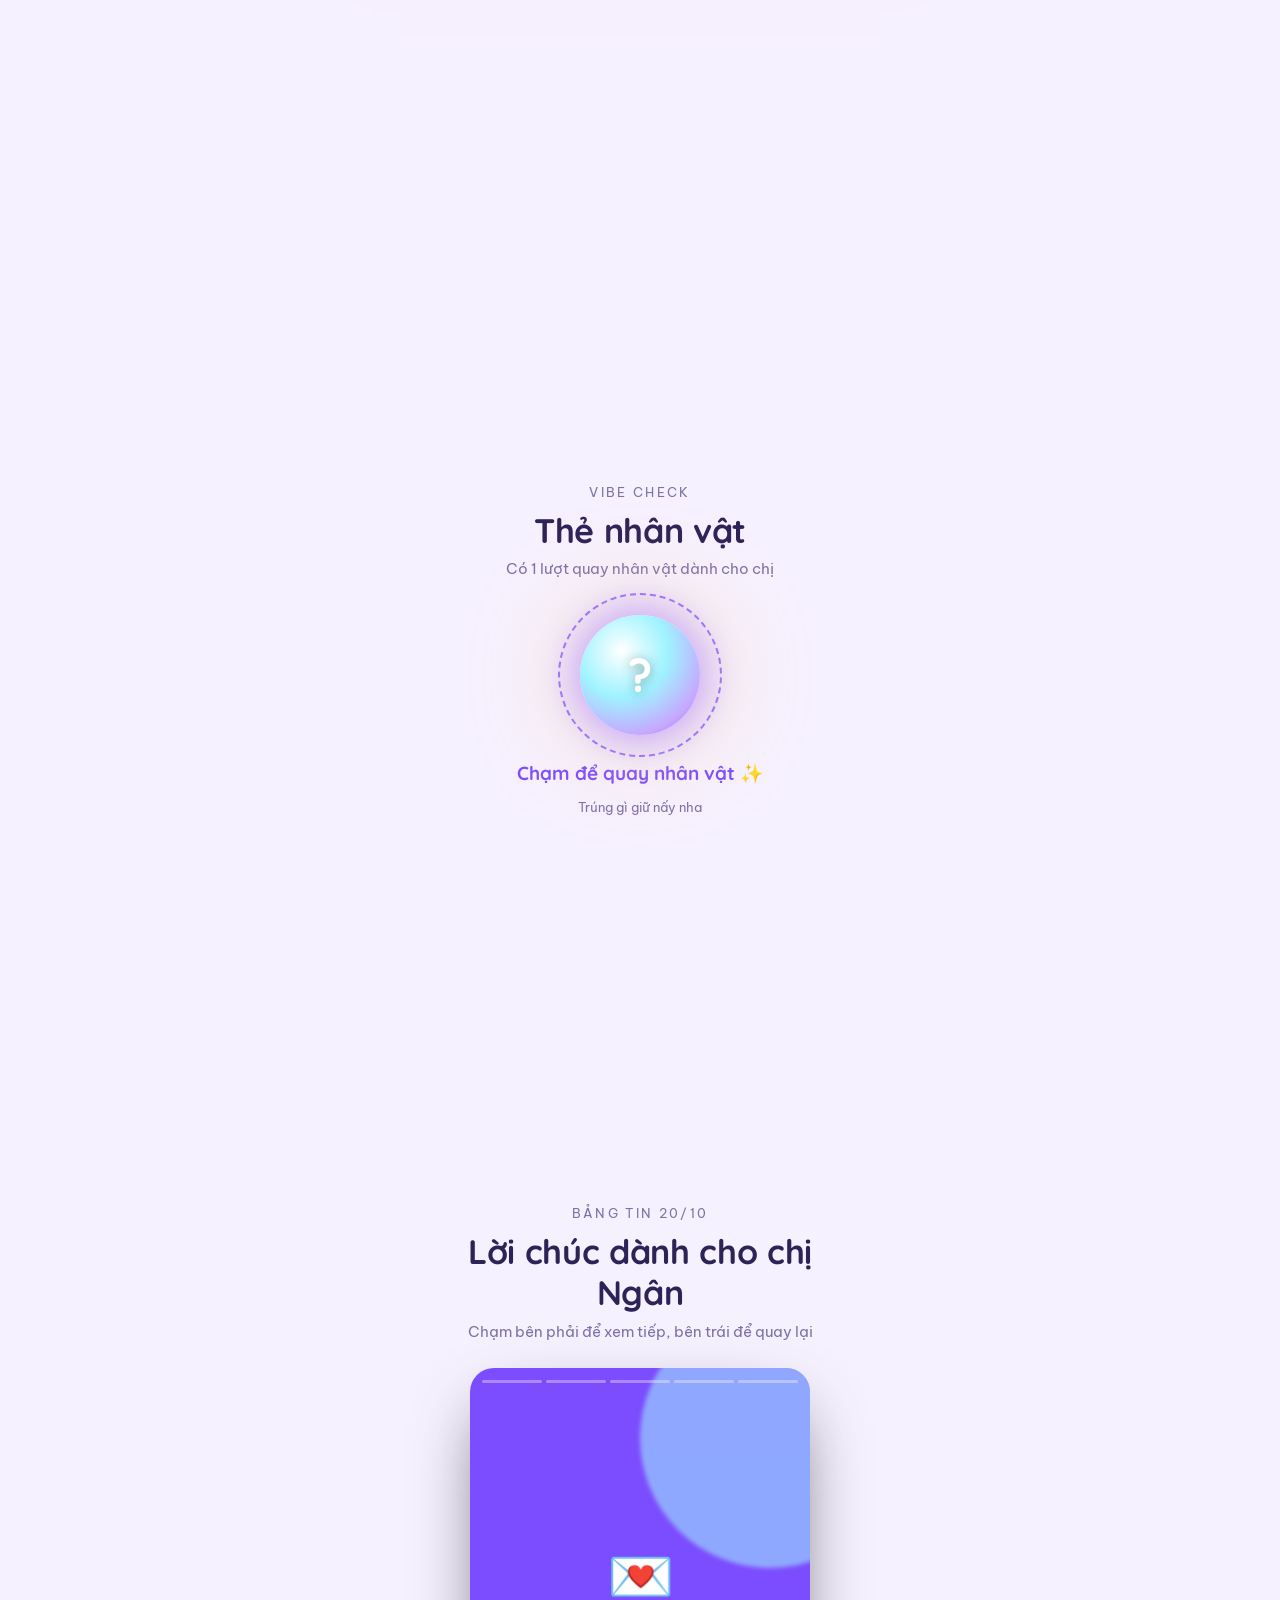
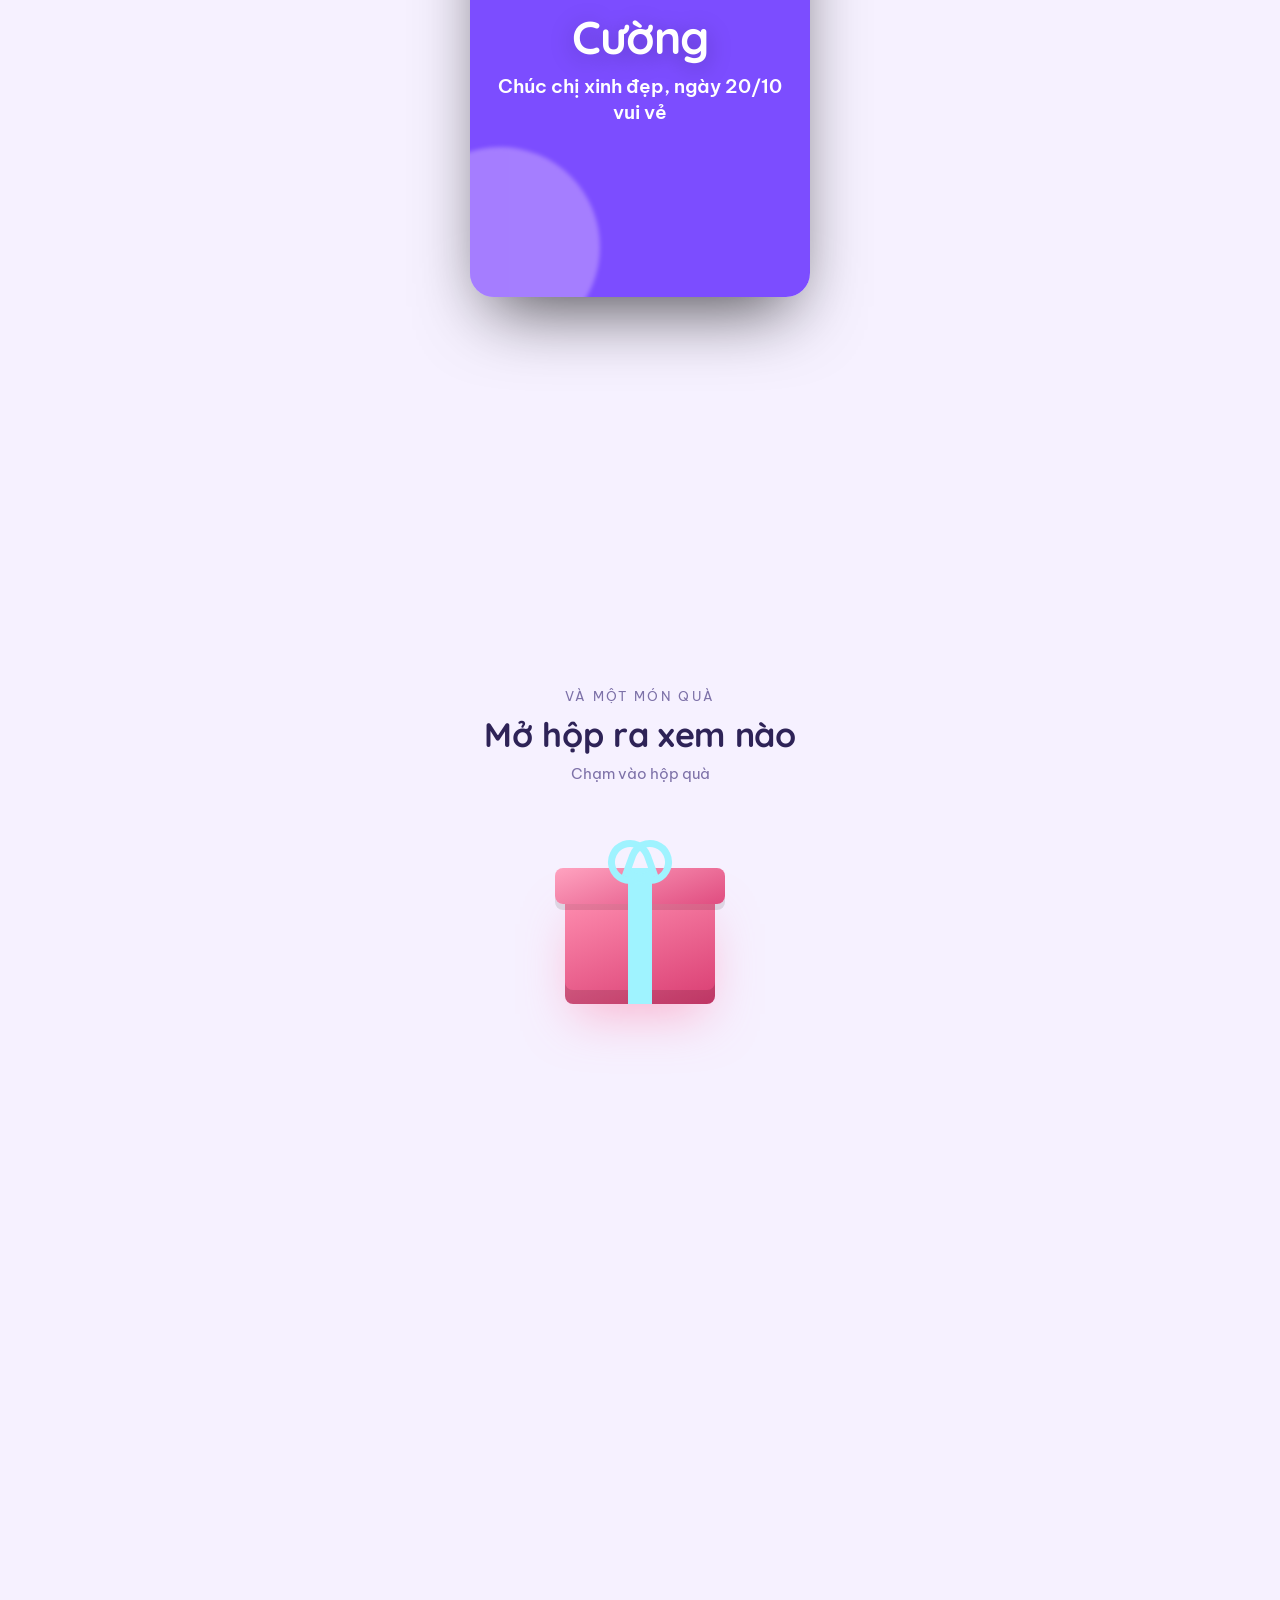
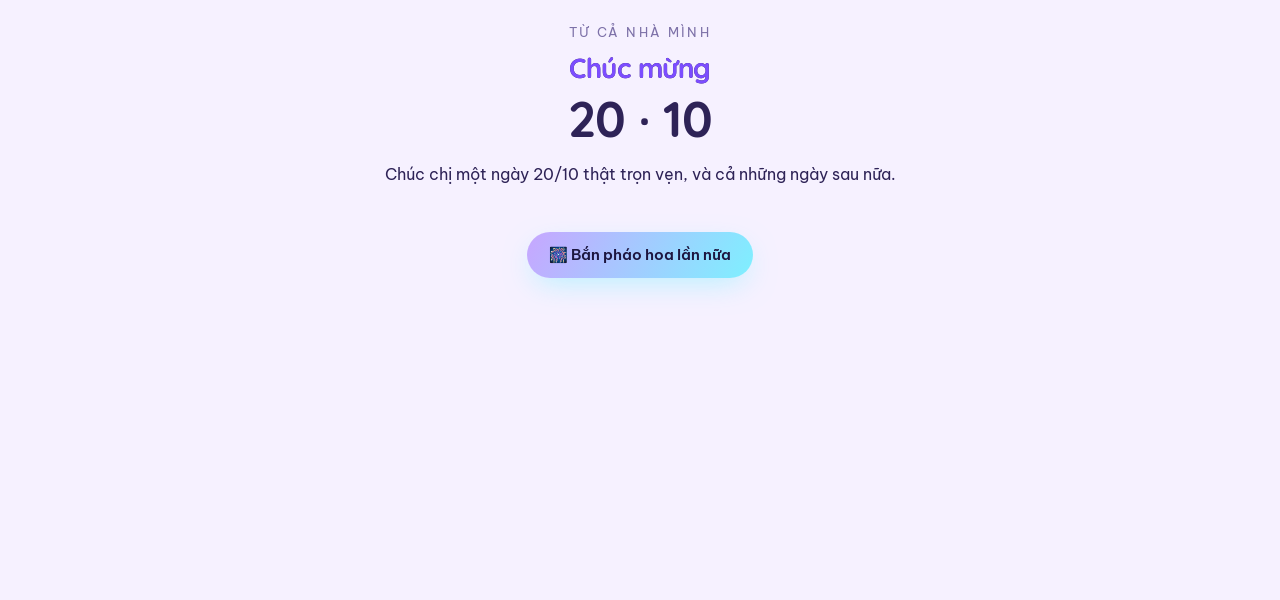
==== commit cae59651: "Nền pastel sáng cho trang chọn người và 4 trang cá nhân, bỏ tiêu đề màn đầu, đom đóm màu đậm hợp nền" ====
--- a/ngan.html
+++ b/ngan.html
@@ -5,7 +5,7 @@
 <meta name="viewport" content="width=device-width,initial-scale=1,viewport-fit=cover">
 <title>💌 Gửi chị Ngân</title>
 <meta name="description" content="Có một bất ngờ nhỏ ngày 20/10 dành cho chị Ngân. Mở ra xem nhé!">
-<meta name="theme-color" content="#0b0718">
+<meta name="theme-color" content="#fff5f9">
 <meta property="og:type" content="website">
 <meta property="og:title" content="💌 Gửi chị Ngân">
 <meta property="og:description" content="Có một bất ngờ nhỏ ngày 20/10 dành cho chị Ngân. Mở ra xem nhé!">
@@ -18,7 +18,7 @@
 <link rel="preconnect" href="https://fonts.googleapis.com">
 <link rel="preconnect" href="https://fonts.gstatic.com" crossorigin>
 <link rel="stylesheet" href="https://fonts.googleapis.com/css2?family=Be+Vietnam+Pro:wght@400;500;600&family=Quicksand:wght@500;600;700&family=Dancing+Script:wght@700&family=Playfair+Display:ital,wght@0,600;0,700;1,600&display=swap">
-<link rel="stylesheet" href="style.css?v=mverk27z">
+<link rel="stylesheet" href="style.css?v=mvexzhn0">
 </head>
 <body class="khoa kieu-holo">
 <div class="sao" id="sao"></div>
@@ -32,7 +32,6 @@
     <div class="mo-dau-chu" id="mo-dau-chu">
       <div class="chibi chibi-mo" id="chibi-mo" hidden></div>
       <div class="nho">20 · 10 · 2026</div>
-      <h1>Có một bất ngờ nhỏ<br>dành cho <em id="ten-goi"></em></h1>
       <div class="cham"><span class="vong"><span></span></span>Chạm để gọi đom đóm ✨</div>
     </div>
     <div class="keo-xuong" id="keo-xuong"><a href="#thu"><span id="keo-chu"></span><b>↓</b></a></div>
@@ -145,15 +144,15 @@
 <div class="chon" id="chon" hidden>
   <div class="khung">
     <div class="nho">20 · 10 · 2026</div>
-    <h1>Thiệp này của ai nào?</h1>
-    <p>Chạm vào lá bài có tên mình để mở thiệp nhé</p>
+    <h1>Gửi những bông hoa<br>của team 💐</h1>
+    <p>Lá bài nào có tên mình thì chạm vào nhé</p>
     <div class="ds-chon" id="ds-chon"></div>
   </div>
 </div>
 
-<script src="data.js?v=mverk27z"></script>
+<script src="data.js?v=mvexzhn0"></script>
 <script>window.NGUOI_NHAN = "ngan";</script>
-<script src="loi-chuc-gop.js?v=mverk27z"></script>
-<script src="app.js?v=mverk27z"></script>
+<script src="loi-chuc-gop.js?v=mvexzhn0"></script>
+<script src="app.js?v=mvexzhn0"></script>
 </body>
 </html>
--- a/style.css
+++ b/style.css
@@ -575,3 +575,84 @@
 @media (prefers-reduced-motion: reduce){
   .vq-cau,.vq-cau::before{animation:none!important}
 }
+
+/* ================= Trang chọn người: nền pastel tươi sáng ================= */
+.chon{color:#4a2340;overflow:hidden;
+  background:radial-gradient(circle at 12% 18%,#ffd9e8 0,transparent 38%),radial-gradient(circle at 88% 12%,#e4d8ff 0,transparent 40%),
+    radial-gradient(circle at 85% 88%,#d4f1ff 0,transparent 42%),radial-gradient(circle at 8% 92%,#fff0c4 0,transparent 40%),
+    linear-gradient(165deg,#fff5f9,#fbf0ff 50%,#eef7ff)}
+.chon .khung{position:relative;z-index:1}
+.chon .khung>.nho{font-family:"Baloo 2",sans-serif;font-weight:800;color:#e0457b;background:#fff;border:2px solid #ffc6da;box-shadow:0 6px 16px -8px rgba(224,69,123,.5)}
+.chon h1{font-family:"Baloo 2",sans-serif;font-weight:800;color:#4a2340;line-height:1.1;margin:16px 0 8px}
+.chon p{color:#9a6a88;font-weight:500}
+.chon .mot-nguoi b{font:700 23px "Mali",cursive;color:#d6336c}
+.chon .la-up{border:3px solid #fff;
+  background:radial-gradient(circle at 30% 22%,rgba(255,255,255,.75),transparent 42%),radial-gradient(rgba(255,255,255,.45) 2px,transparent 2.6px) 0 0/14px 14px,
+    linear-gradient(160deg,var(--c1),var(--c2));
+  box-shadow:0 14px 28px -12px rgba(160,40,100,.5),0 0 0 5px rgba(255,255,255,.55)}
+.chon .la-up::after{border:2px dashed rgba(255,255,255,.8)}
+.chon .la-up i{font-family:"Baloo 2",sans-serif;font-weight:800;color:#fff;text-shadow:0 3px 0 rgba(160,40,100,.3)}
+.chon .mot-nguoi:hover .la-up,.chon .mot-nguoi:focus-visible .la-up{box-shadow:0 18px 34px -12px rgba(160,40,100,.55),0 0 0 6px rgba(255,255,255,.8),0 0 40px rgba(255,150,200,.6)}
+.chon-tri{position:absolute;pointer-events:none;opacity:.55;animation:noi 4.5s ease-in-out infinite}
+
+/* ================= Nền sáng pastel cho mọi trang (cùng tông với trang chọn người) =================
+   --chu-nhan: màu nhấn cho chữ nhỏ trên nền sáng (thay --gold vốn sáng, chỉ hợp nền tối) */
+:root,body{--night:#fff5f9;--night-2:#fbe9f4;--ink:#4a2340;--muted:#9a6a88;--chu-nhan:#e0457b;
+  --nen:radial-gradient(circle at 12% 18%,#ffd9e8 0,transparent 38%),radial-gradient(circle at 88% 12%,#e4d8ff 0,transparent 40%),
+    radial-gradient(circle at 85% 88%,#d4f1ff 0,transparent 42%),radial-gradient(circle at 8% 92%,#fff0c4 0,transparent 40%),
+    linear-gradient(165deg,#fff5f9,#fbf0ff 50%,#eef7ff)}
+body.kieu-holo{--night:#f6f1ff;--night-2:#e6dbff;--ink:#2e2357;--muted:#7d71a8;--chu-nhan:#7c4dff;background:var(--night);
+  --nen:radial-gradient(circle at 12% 15%,#ffd6f3 0,transparent 38%),radial-gradient(circle at 90% 18%,#cff5ff 0,transparent 40%),
+    radial-gradient(circle at 82% 88%,#e2d6ff 0,transparent 42%),radial-gradient(circle at 10% 90%,#d9fbff 0,transparent 40%),
+    linear-gradient(165deg,#fcf7ff,#f1ebff 50%,#ebfbff)}
+body.kieu-neon{--night:#fbfdf0;--night-2:#eefbc8;--ink:#141414;--muted:#666;--chu-nhan:#d4009b;background:var(--night);
+  --nen:linear-gradient(rgba(20,20,20,.05) 1px,transparent 1px) 0 0/34px 34px,linear-gradient(90deg,rgba(20,20,20,.05) 1px,transparent 1px) 0 0/34px 34px,
+    radial-gradient(circle at 14% 14%,rgba(198,255,61,.55) 0,transparent 40%),radial-gradient(circle at 88% 84%,rgba(255,61,242,.28) 0,transparent 42%),
+    radial-gradient(circle at 90% 12%,rgba(127,232,200,.35) 0,transparent 36%),linear-gradient(165deg,#fbfff0,#f7f9ee)}
+body.kieu-denim{--night:#eef5ff;--night-2:#d9e9ff;--ink:#23324d;--muted:#5f7598;--chu-nhan:#3a6fb5;background:var(--night);
+  --nen:radial-gradient(circle at 12% 16%,#d4e8ff 0,transparent 40%),radial-gradient(circle at 88% 14%,#fff1bd 0,transparent 38%),
+    radial-gradient(circle at 84% 88%,#ffe0ea 0,transparent 40%),radial-gradient(circle at 10% 90%,#dff3ff 0,transparent 40%),
+    linear-gradient(165deg,#f4f9ff,#eaf3ff 50%,#fffaf0)}
+body.kieu-cherry{--night:#fff6ee;--night-2:#ffe2e7;--ink:#4a1c1c;--muted:#a0595b;--chu-nhan:#d0123c;background:var(--night);
+  --nen:radial-gradient(rgba(255,77,109,.14) 2px,transparent 2.6px) 0 0/26px 26px,radial-gradient(circle at 85% 12%,#ffd6dd 0,transparent 40%),
+    linear-gradient(165deg,#fff8ef,#ffeef0)}
+body.kieu-kitty{--night:#fff2f7;--night-2:#ffdcea;--ink:#7a1f45;--muted:#b2567f;--chu-nhan:#ff2f7b;background:var(--night);
+  --nen:radial-gradient(circle,rgba(255,47,123,.13) 2px,transparent 2.6px) 0 0/30px 30px,radial-gradient(circle at 12% 16%,#ffd1e6 0,transparent 40%),
+    radial-gradient(circle at 88% 14%,#fff0b8 0,transparent 36%),radial-gradient(circle at 84% 88%,#ffd9ec 0,transparent 42%),linear-gradient(165deg,#fff6fa,#ffeaf3)}
+
+/* Sao, sao băng, cánh hoa: đổi sang màu nhấn cho thấy được trên nền sáng */
+.sao i{background:var(--chu-nhan);opacity:.22}
+.sao-bang{background:linear-gradient(90deg,transparent,var(--chu-nhan));box-shadow:none}
+.canh-hoa i::before{filter:drop-shadow(0 1px 2px rgba(80,20,60,.28))}
+.kieu-kitty .canh-hoa i::before{background:#fff;box-shadow:inset 0 0 0 2px var(--rose)}
+.man-chop{background:radial-gradient(circle at 50% 38%,#fff,rgba(255,255,255,.6) 60%,transparent 75%)}
+
+/* Chữ nhỏ dùng màu nhấn đậm */
+.cham,.pb-goi-y,.cao-goi-y,.vibe-quay{color:var(--chu-nhan)}
+.cham .vong,.cham .vong::before,.cham .vong::after{border-color:var(--chu-nhan)}
+.cham .vong span{background:var(--chu-nhan);box-shadow:0 0 18px var(--chu-nhan)}
+.mo-dau-chu>.nho{color:var(--chu-nhan);background:rgba(255,255,255,.8);border:2px solid rgba(255,255,255,.95);box-shadow:0 6px 18px -8px rgba(80,20,60,.35)}
+.nut-nhac{background:rgba(255,255,255,.75);border-color:rgba(0,0,0,.08);color:var(--ink)}
+.sticker{box-shadow:0 6px 14px -4px rgba(80,20,60,.35)}
+.vq-cau::before{border-color:var(--chu-nhan)}
+#ket h2{background:linear-gradient(100deg,var(--ink) 35%,var(--chu-nhan) 45%,var(--rose) 50%,var(--chu-nhan) 55%,var(--ink) 65%);background-size:300% 100%;
+  -webkit-background-clip:text;background-clip:text}
+#ket h2 em{color:var(--chu-nhan);-webkit-text-fill-color:var(--chu-nhan)}
+.thu{box-shadow:0 24px 60px -24px rgba(120,40,90,.45)}
+.wr-slide.n0{background:linear-gradient(160deg,var(--rose-deep),var(--chu-nhan))}
+.wr-slide.n2{background:linear-gradient(160deg,var(--ink),var(--rose-deep))}
+
+/* Từng giao diện: chữ sáng/ánh kim cũ đổi sang bản đậm hơn */
+.kieu-holo .thu .chao,.kieu-holo .pb-gui b,.kieu-holo .tv-ten{background-image:linear-gradient(90deg,#d63fb0,#2bb3d6,#7c4dff,#d63fb0)}
+.kieu-holo .tv-ten{background-image:linear-gradient(90deg,#ff9de2,#9ff3ff,#c7a6ff,#ff9de2)}
+.kieu-neon #ket h2 em{-webkit-text-fill-color:var(--chu-nhan);text-shadow:none}
+.kieu-neon .sticker{border-color:#141414}
+.kieu-denim #ket h2 em{color:var(--chu-nhan);-webkit-text-fill-color:var(--chu-nhan)}
+.kieu-denim .sticker{box-shadow:0 6px 14px -6px rgba(35,50,77,.35)}
+.kieu-kitty #ket h2 em{-webkit-text-fill-color:var(--chu-nhan);text-shadow:2px 2px 0 #fff}
+.kieu-kitty .bang-1{box-shadow:0 0 0 2px var(--rose),0 10px 30px rgba(255,47,123,.25)}
+/* Màn đầu không còn tiêu đề: ô ngày và nút chạm xếp dọc, căn giữa */
+.mo-dau-chu{display:flex;flex-direction:column;align-items:center}
+.mo-dau-chu .cham{margin-top:56px}
+/* Đang quay gacha mở thẻ: khoá cuộn (không đổi chiều cao trang nên không bị nhảy về đầu) */
+html.khoa-cuon,html.khoa-cuon body{overflow:hidden;overscroll-behavior:none}
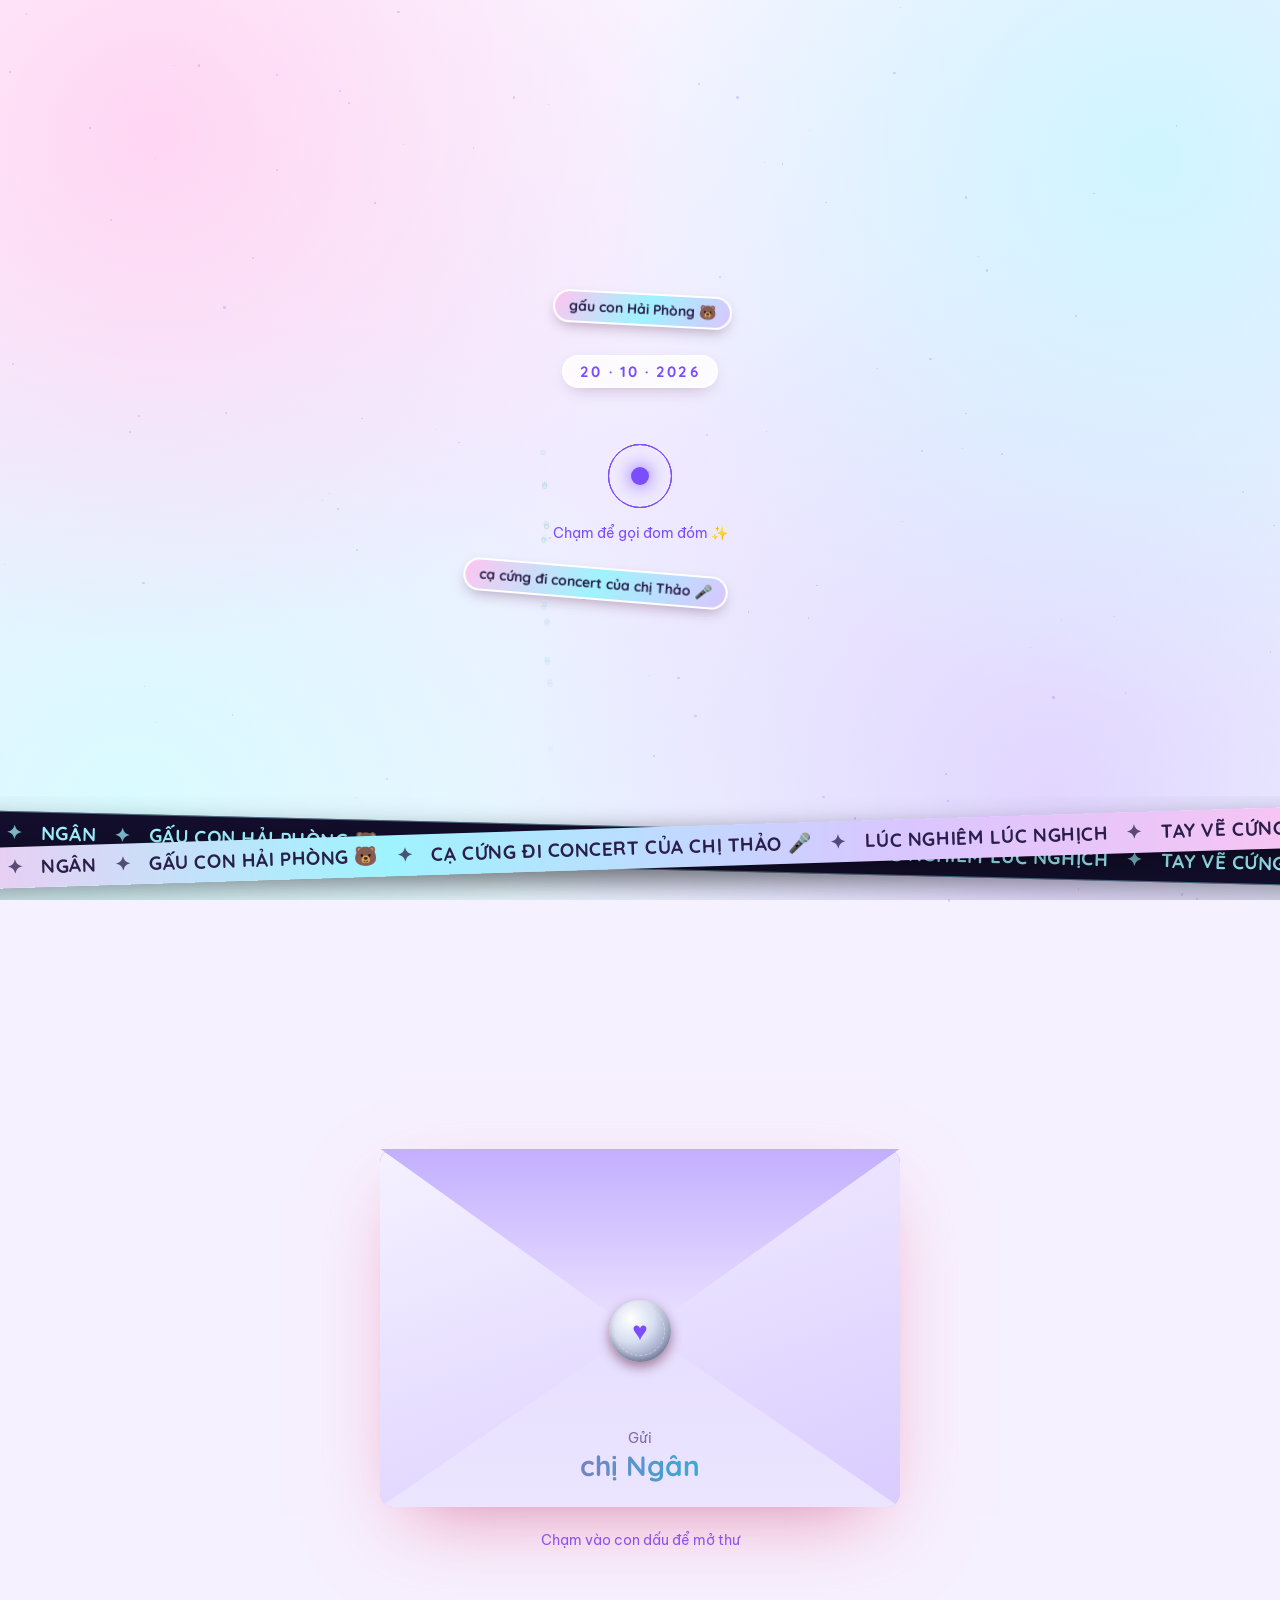
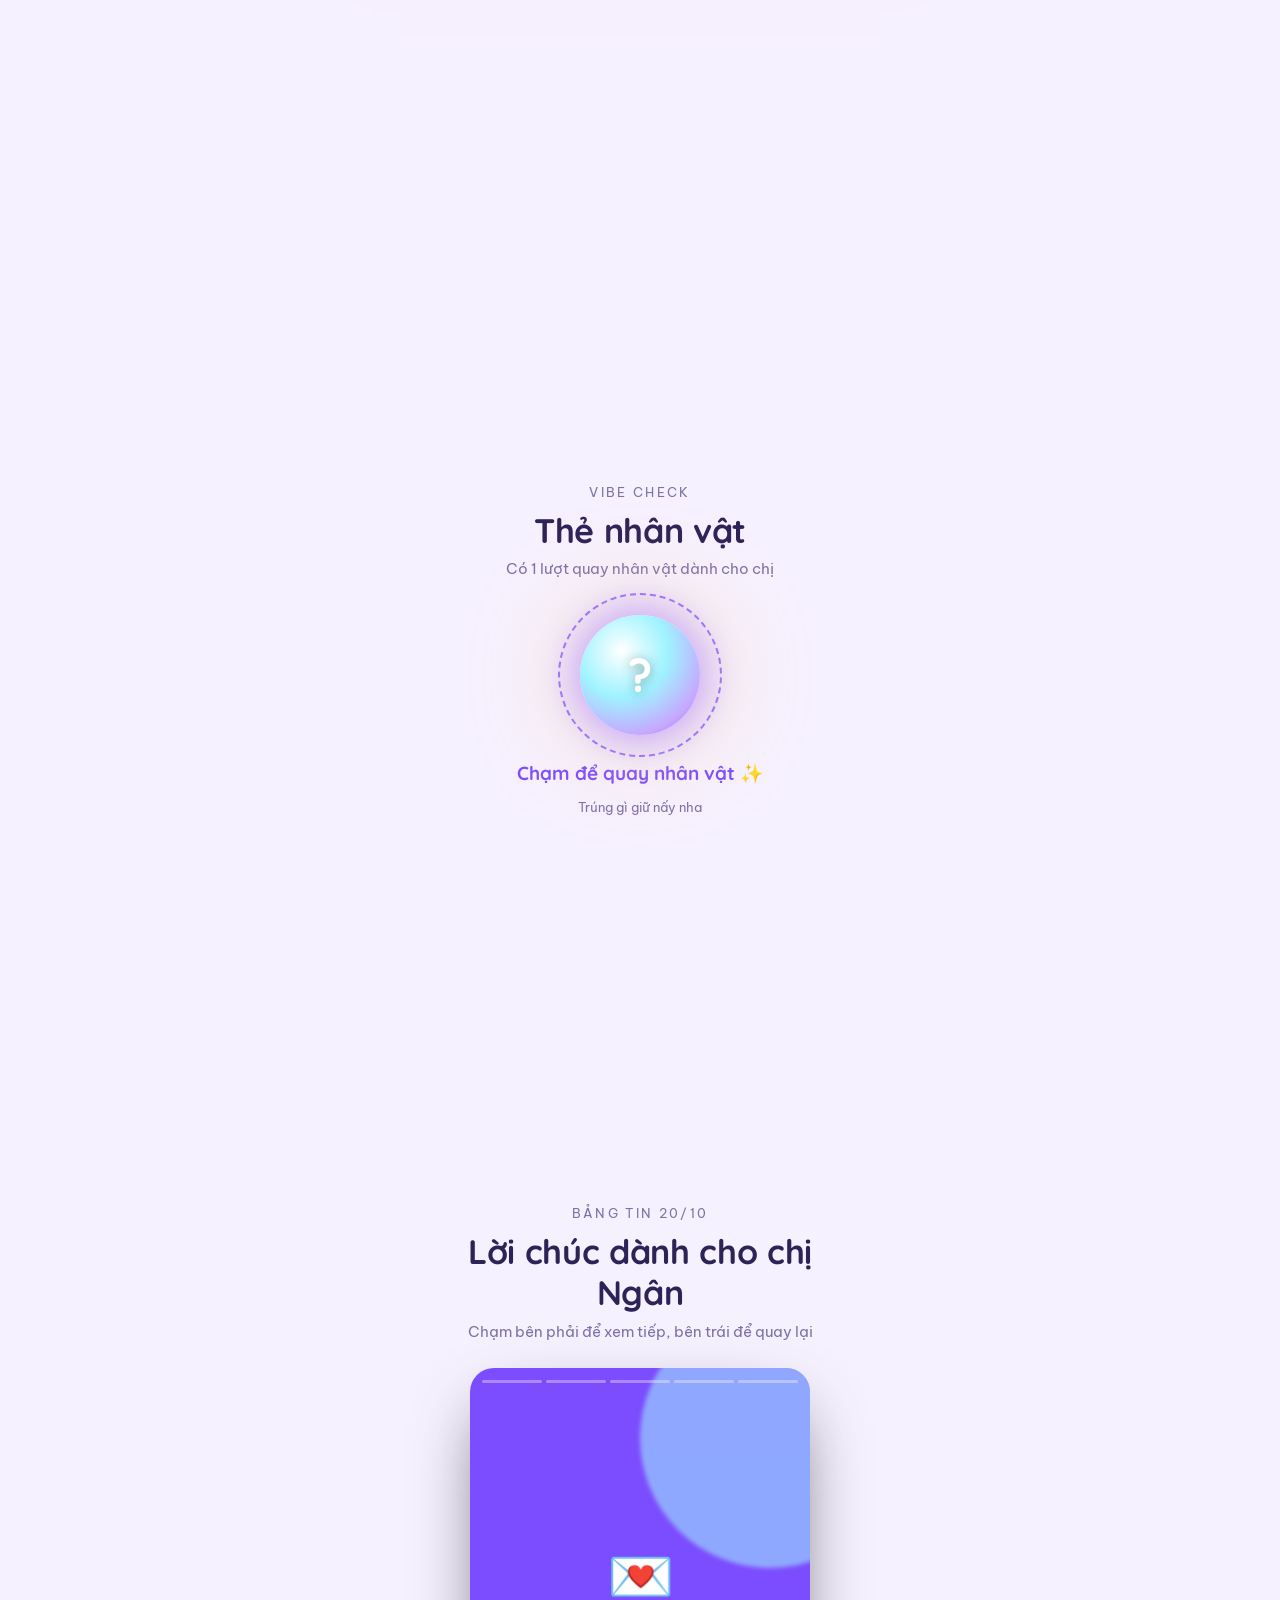
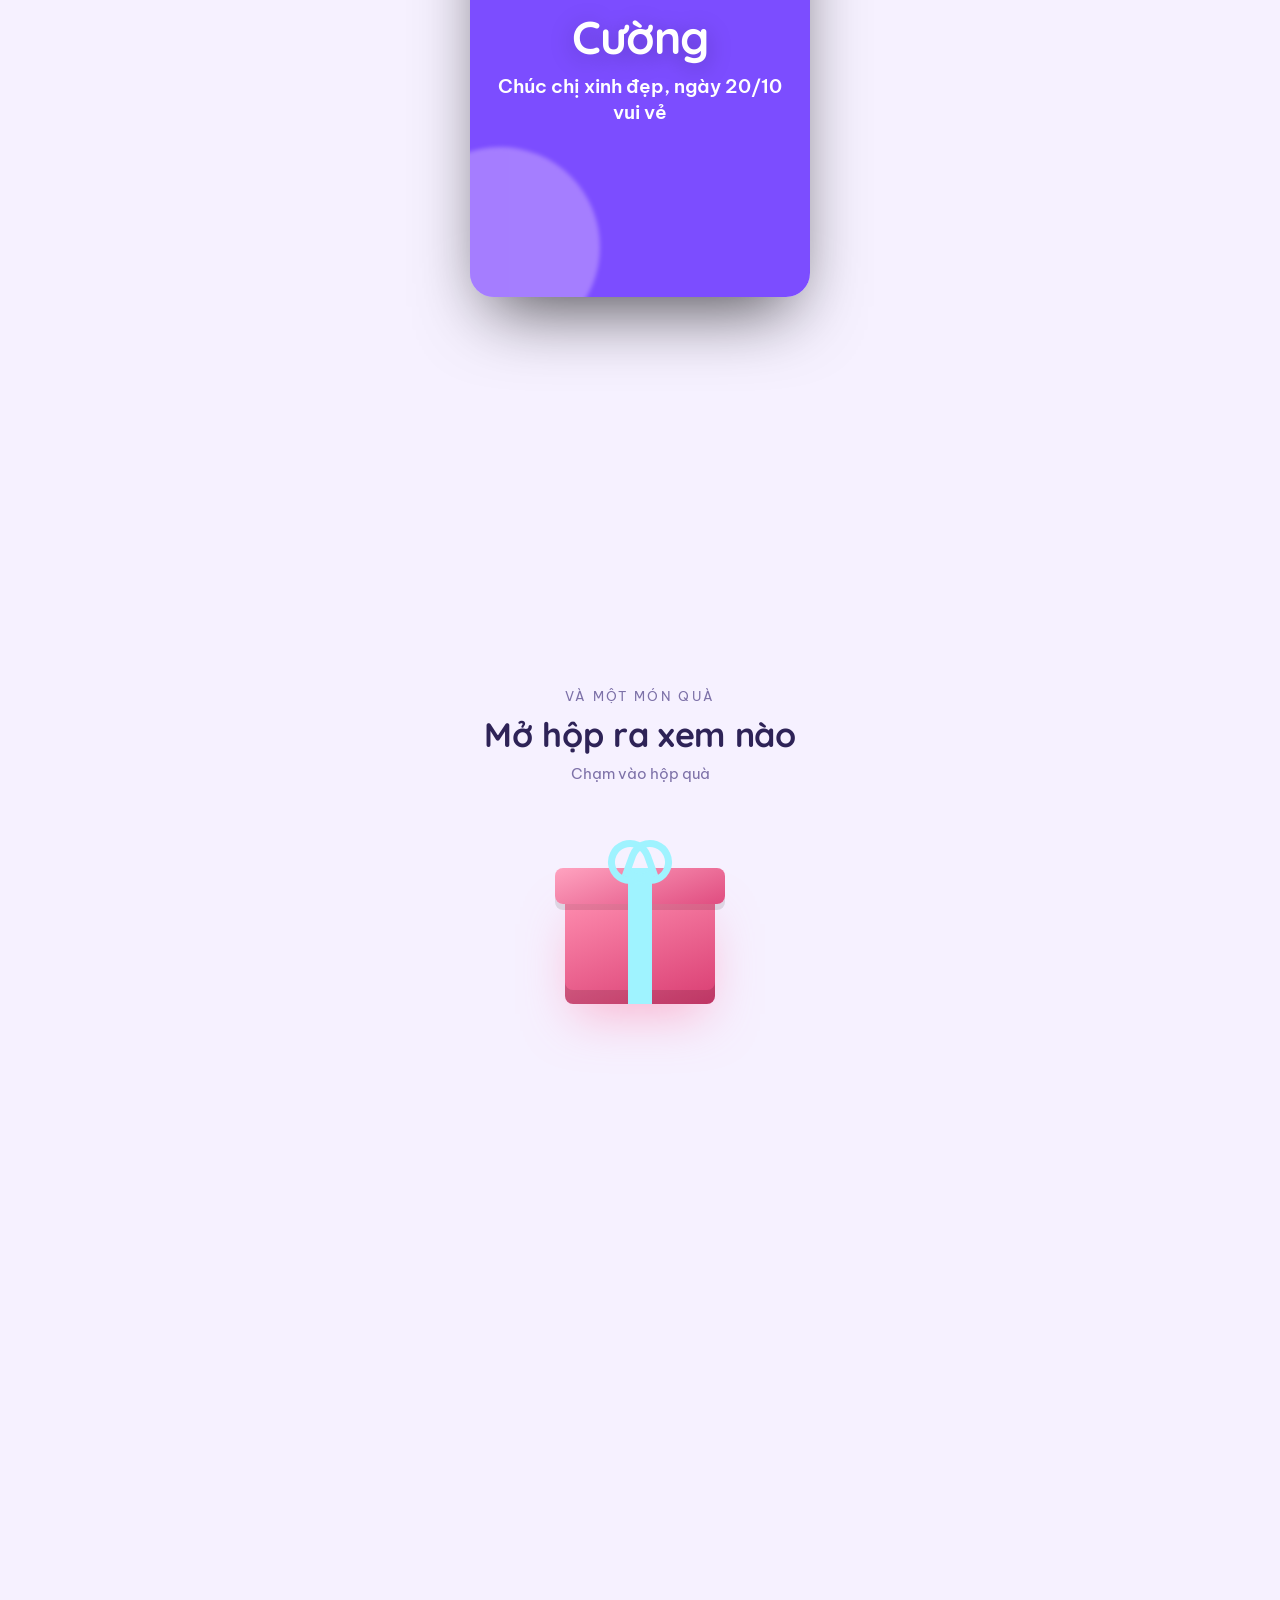
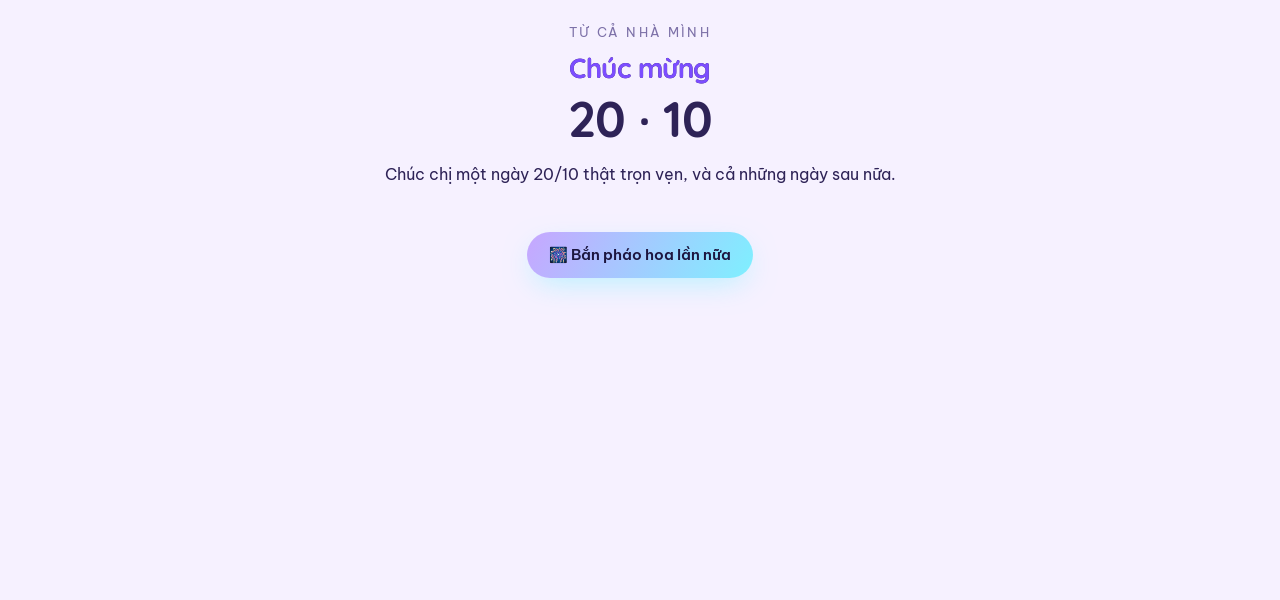
==== commit 8800014a: "Tải lại trang luôn về màn đầu, không bị kẹt ở chỗ đang xem; nút kéo xuống không gắn #thu vào link Co" ====
--- a/ngan.html
+++ b/ngan.html
@@ -18,7 +18,7 @@
 <link rel="preconnect" href="https://fonts.googleapis.com">
 <link rel="preconnect" href="https://fonts.gstatic.com" crossorigin>
 <link rel="stylesheet" href="https://fonts.googleapis.com/css2?family=Be+Vietnam+Pro:wght@400;500;600&family=Quicksand:wght@500;600;700&family=Dancing+Script:wght@700&family=Playfair+Display:ital,wght@0,600;0,700;1,600&display=swap">
-<link rel="stylesheet" href="style.css?v=mvexzhn0">
+<link rel="stylesheet" href="style.css?v=mvey48wa">
 </head>
 <body class="khoa kieu-holo">
 <div class="sao" id="sao"></div>
@@ -150,9 +150,9 @@
   </div>
 </div>
 
-<script src="data.js?v=mvexzhn0"></script>
+<script src="data.js?v=mvey48wa"></script>
 <script>window.NGUOI_NHAN = "ngan";</script>
-<script src="loi-chuc-gop.js?v=mvexzhn0"></script>
-<script src="app.js?v=mvexzhn0"></script>
+<script src="loi-chuc-gop.js?v=mvey48wa"></script>
+<script src="app.js?v=mvey48wa"></script>
 </body>
 </html>
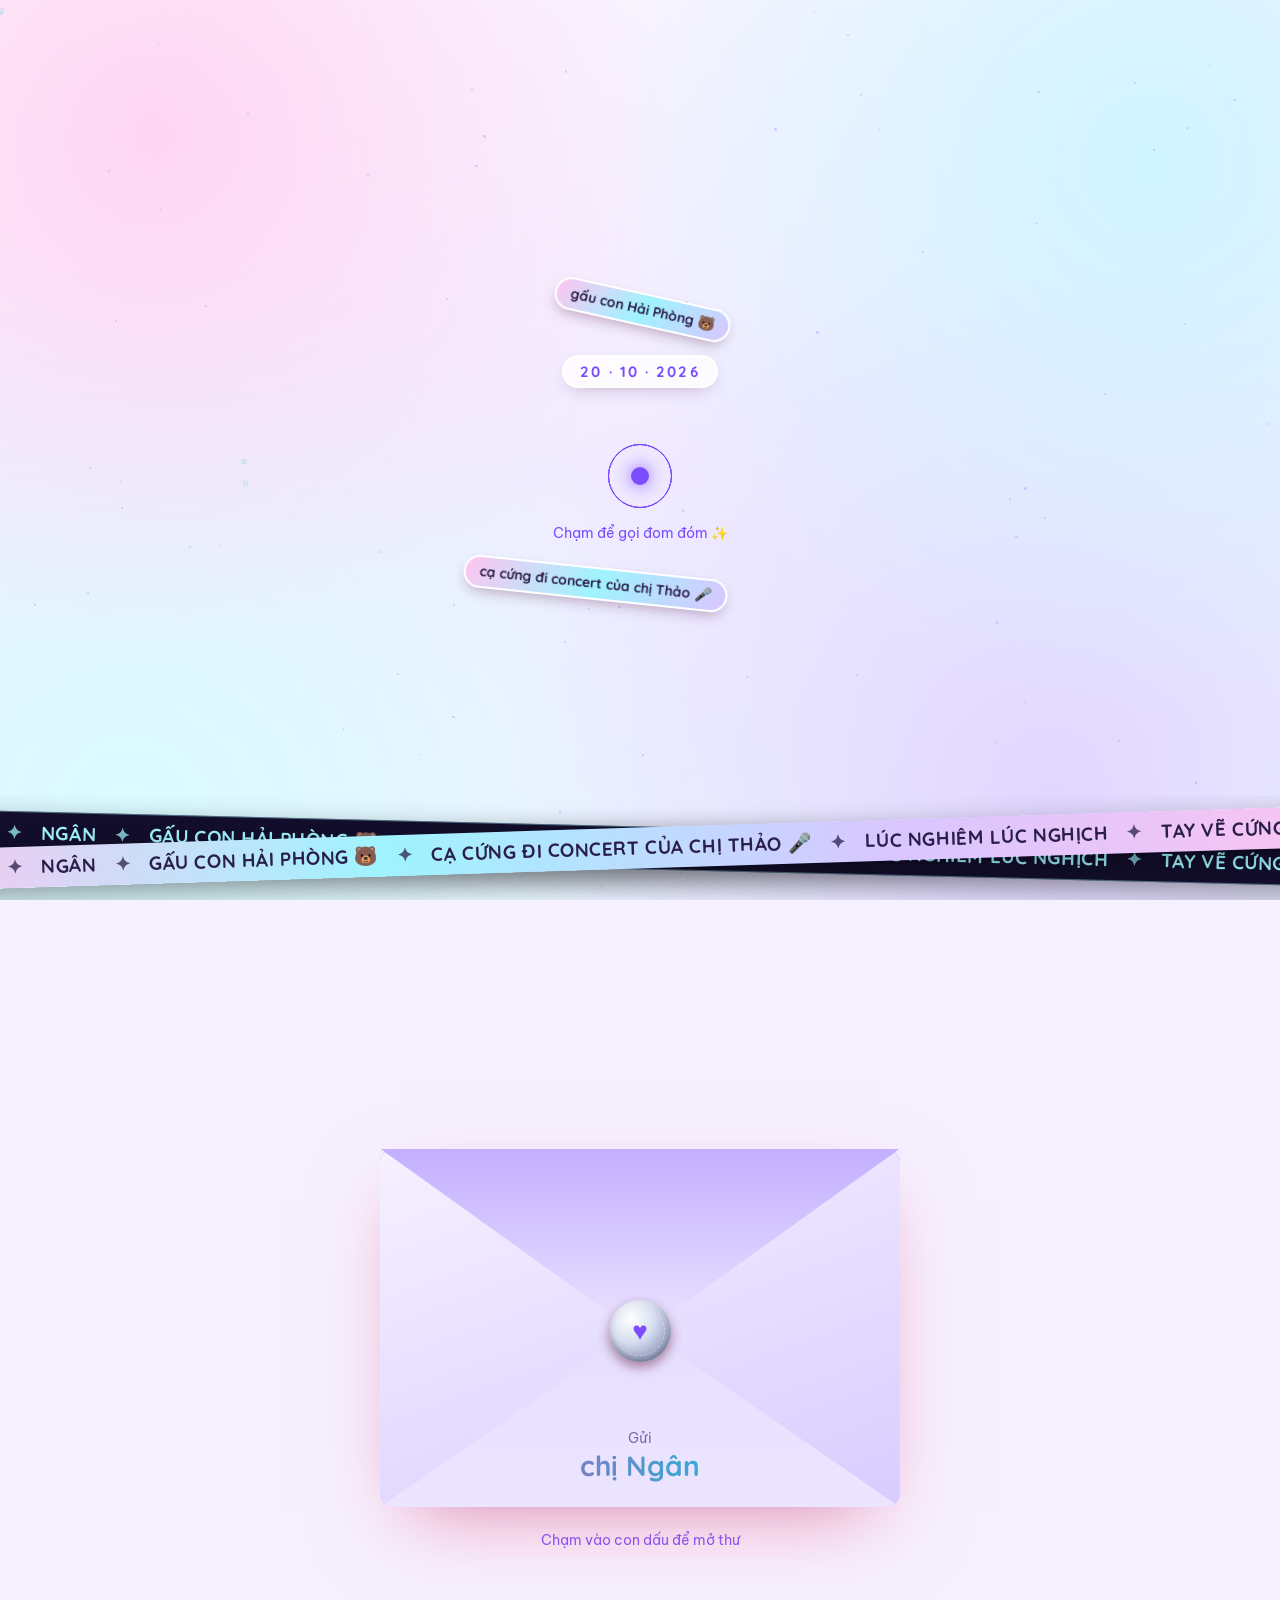
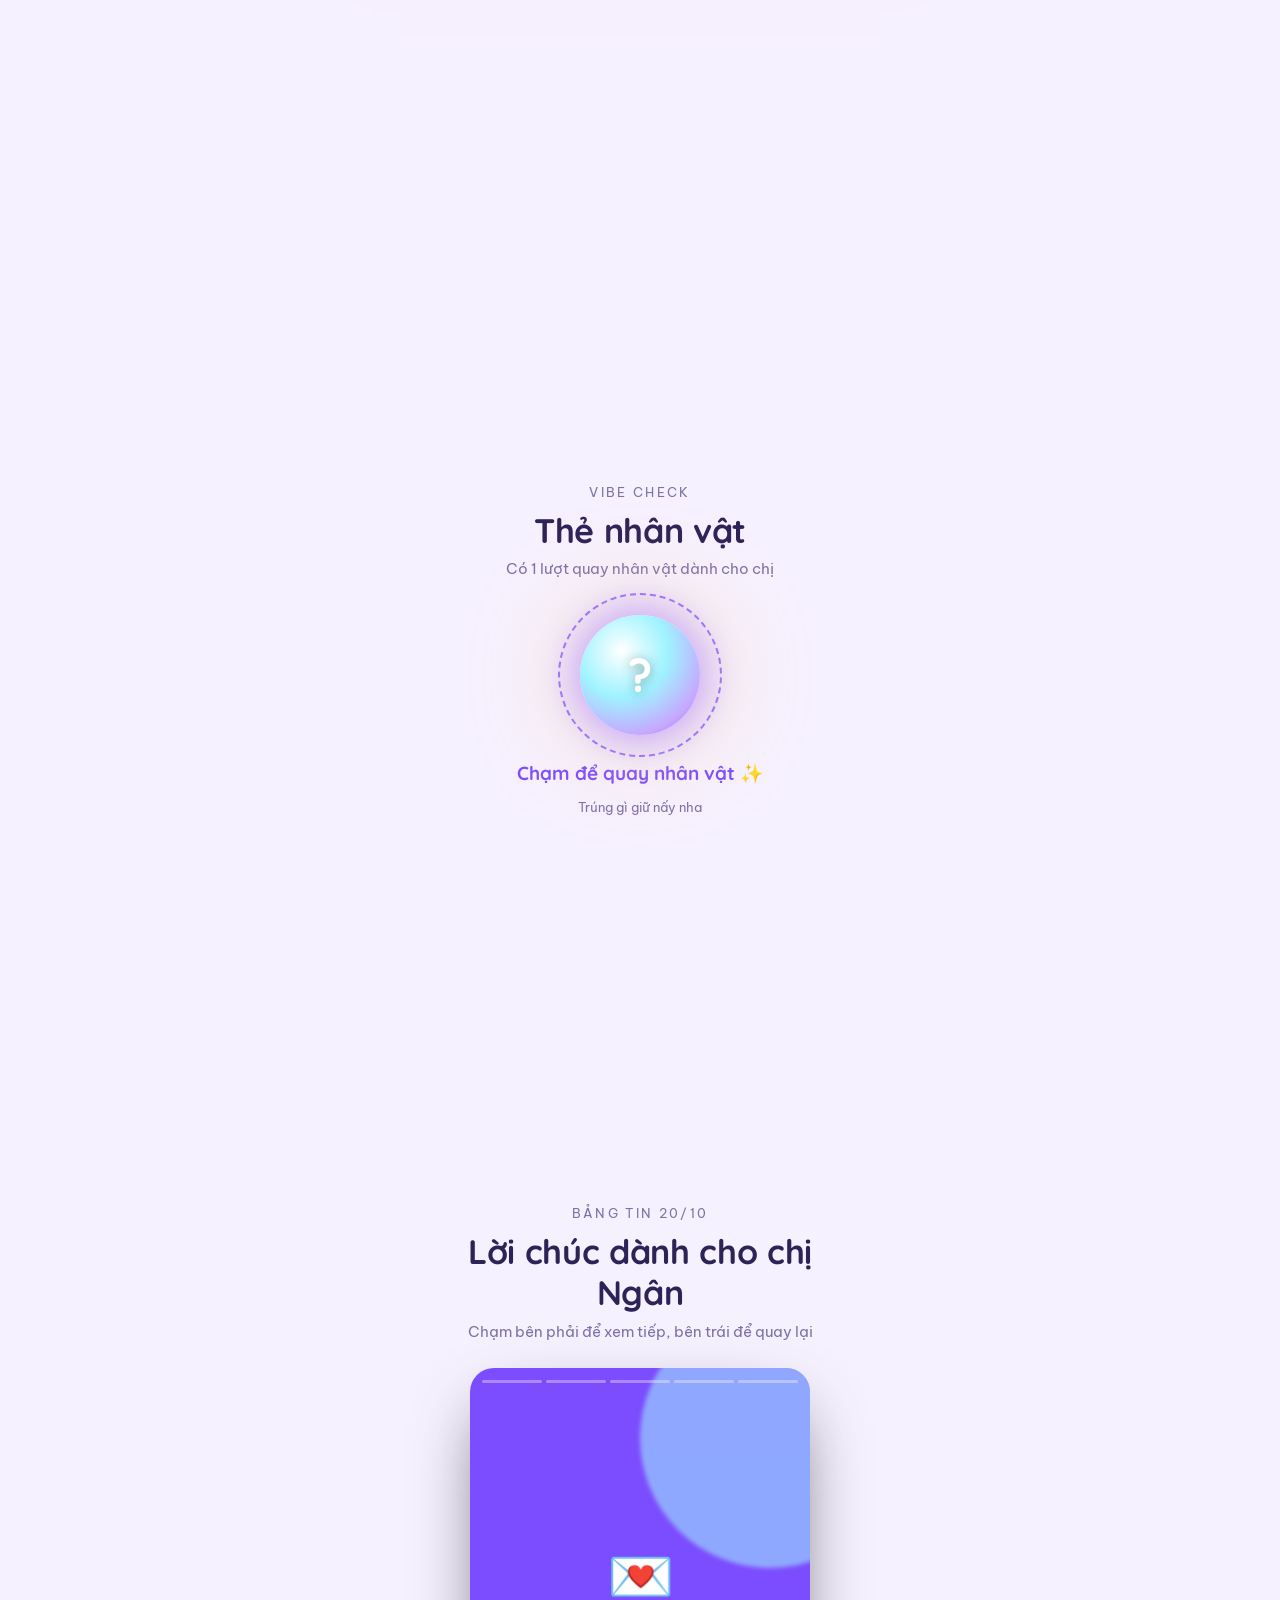
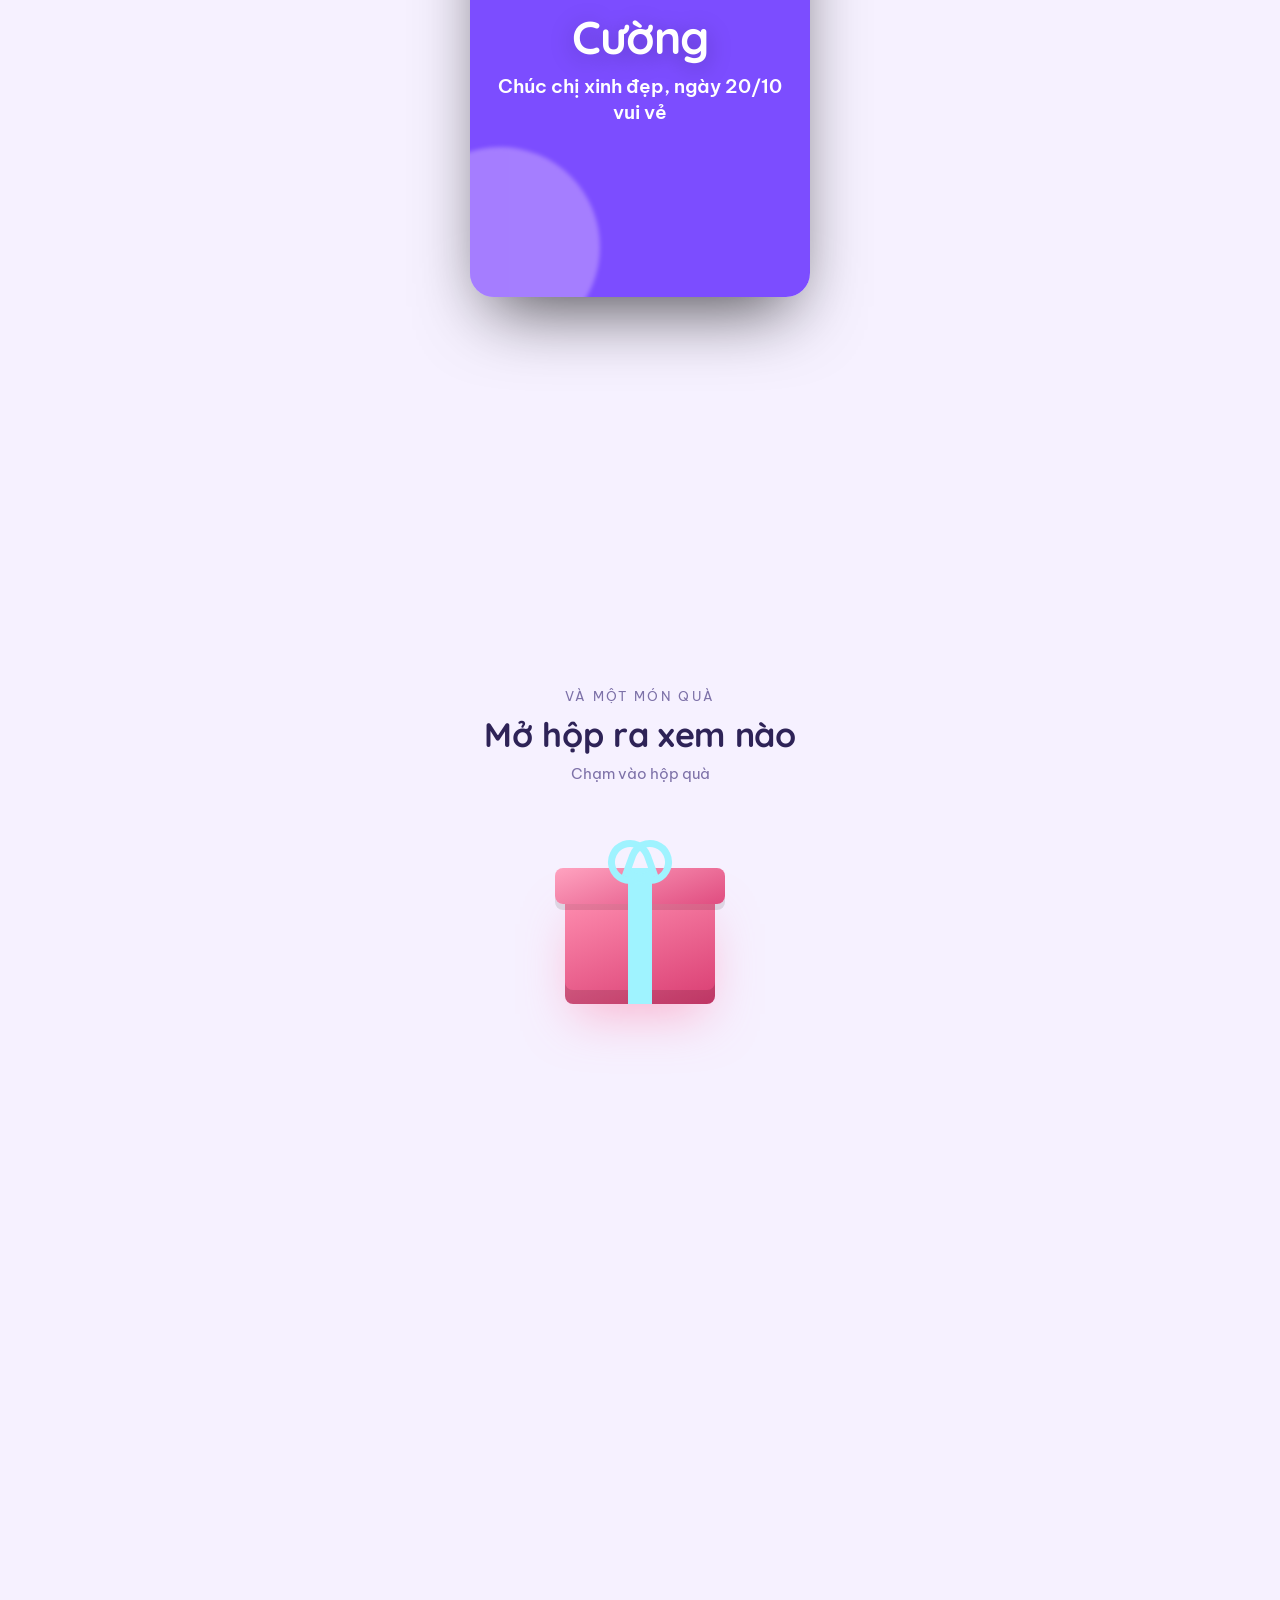
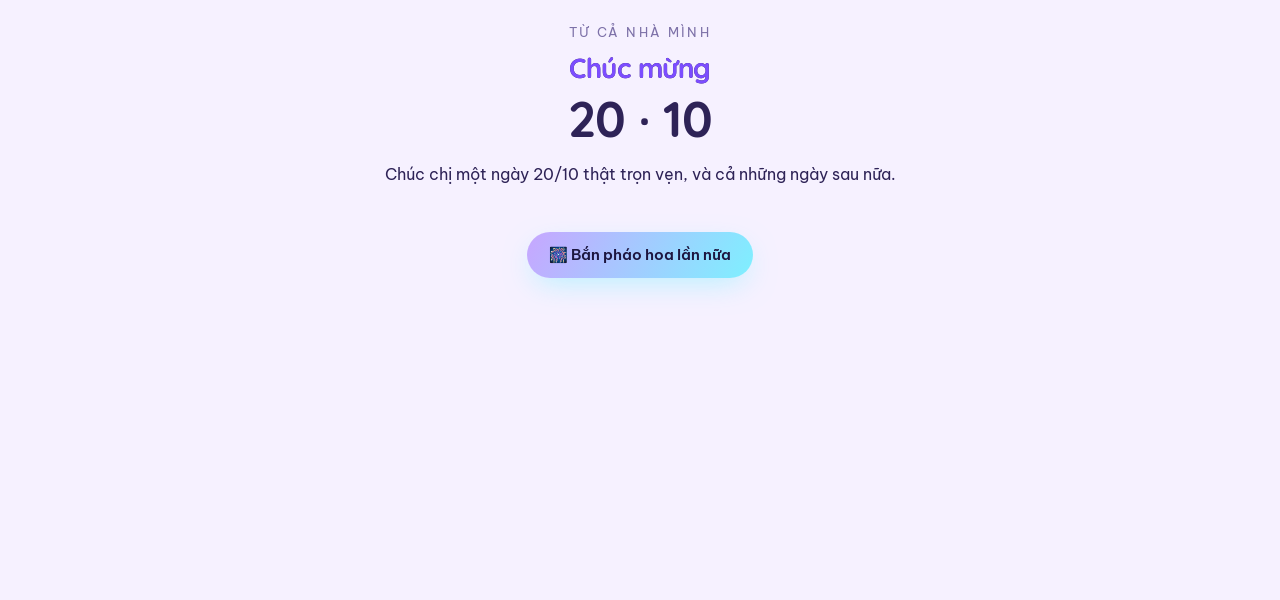
==== commit 289e0de5: "Bấm Back về trang chọn người thì hiện lại đủ 4 lá bài Co-Authored-By: Claude Opus 5.5 (1M context) <" ====
--- a/ngan.html
+++ b/ngan.html
@@ -18,7 +18,7 @@
 <link rel="preconnect" href="https://fonts.googleapis.com">
 <link rel="preconnect" href="https://fonts.gstatic.com" crossorigin>
 <link rel="stylesheet" href="https://fonts.googleapis.com/css2?family=Be+Vietnam+Pro:wght@400;500;600&family=Quicksand:wght@500;600;700&family=Dancing+Script:wght@700&family=Playfair+Display:ital,wght@0,600;0,700;1,600&display=swap">
-<link rel="stylesheet" href="style.css?v=mvey48wa">
+<link rel="stylesheet" href="style.css?v=mvey61xz">
 </head>
 <body class="khoa kieu-holo">
 <div class="sao" id="sao"></div>
@@ -150,9 +150,9 @@
   </div>
 </div>
 
-<script src="data.js?v=mvey48wa"></script>
+<script src="data.js?v=mvey61xz"></script>
 <script>window.NGUOI_NHAN = "ngan";</script>
-<script src="loi-chuc-gop.js?v=mvey48wa"></script>
-<script src="app.js?v=mvey48wa"></script>
+<script src="loi-chuc-gop.js?v=mvey61xz"></script>
+<script src="app.js?v=mvey61xz"></script>
 </body>
 </html>
--- a/style.css
+++ b/style.css
@@ -656,3 +656,5 @@
 .mo-dau-chu .cham{margin-top:56px}
 /* Đang quay gacha mở thẻ: khoá cuộn (không đổi chiều cao trang nên không bị nhảy về đầu) */
 html.khoa-cuon,html.khoa-cuon body{overflow:hidden;overscroll-behavior:none}
+/* Quay lại trang chọn bằng nút Back: hiện ngay đủ 4 lá bài, không chờ hiệu ứng */
+.mot-nguoi.hien-lai{opacity:1;transform:none;animation:none}
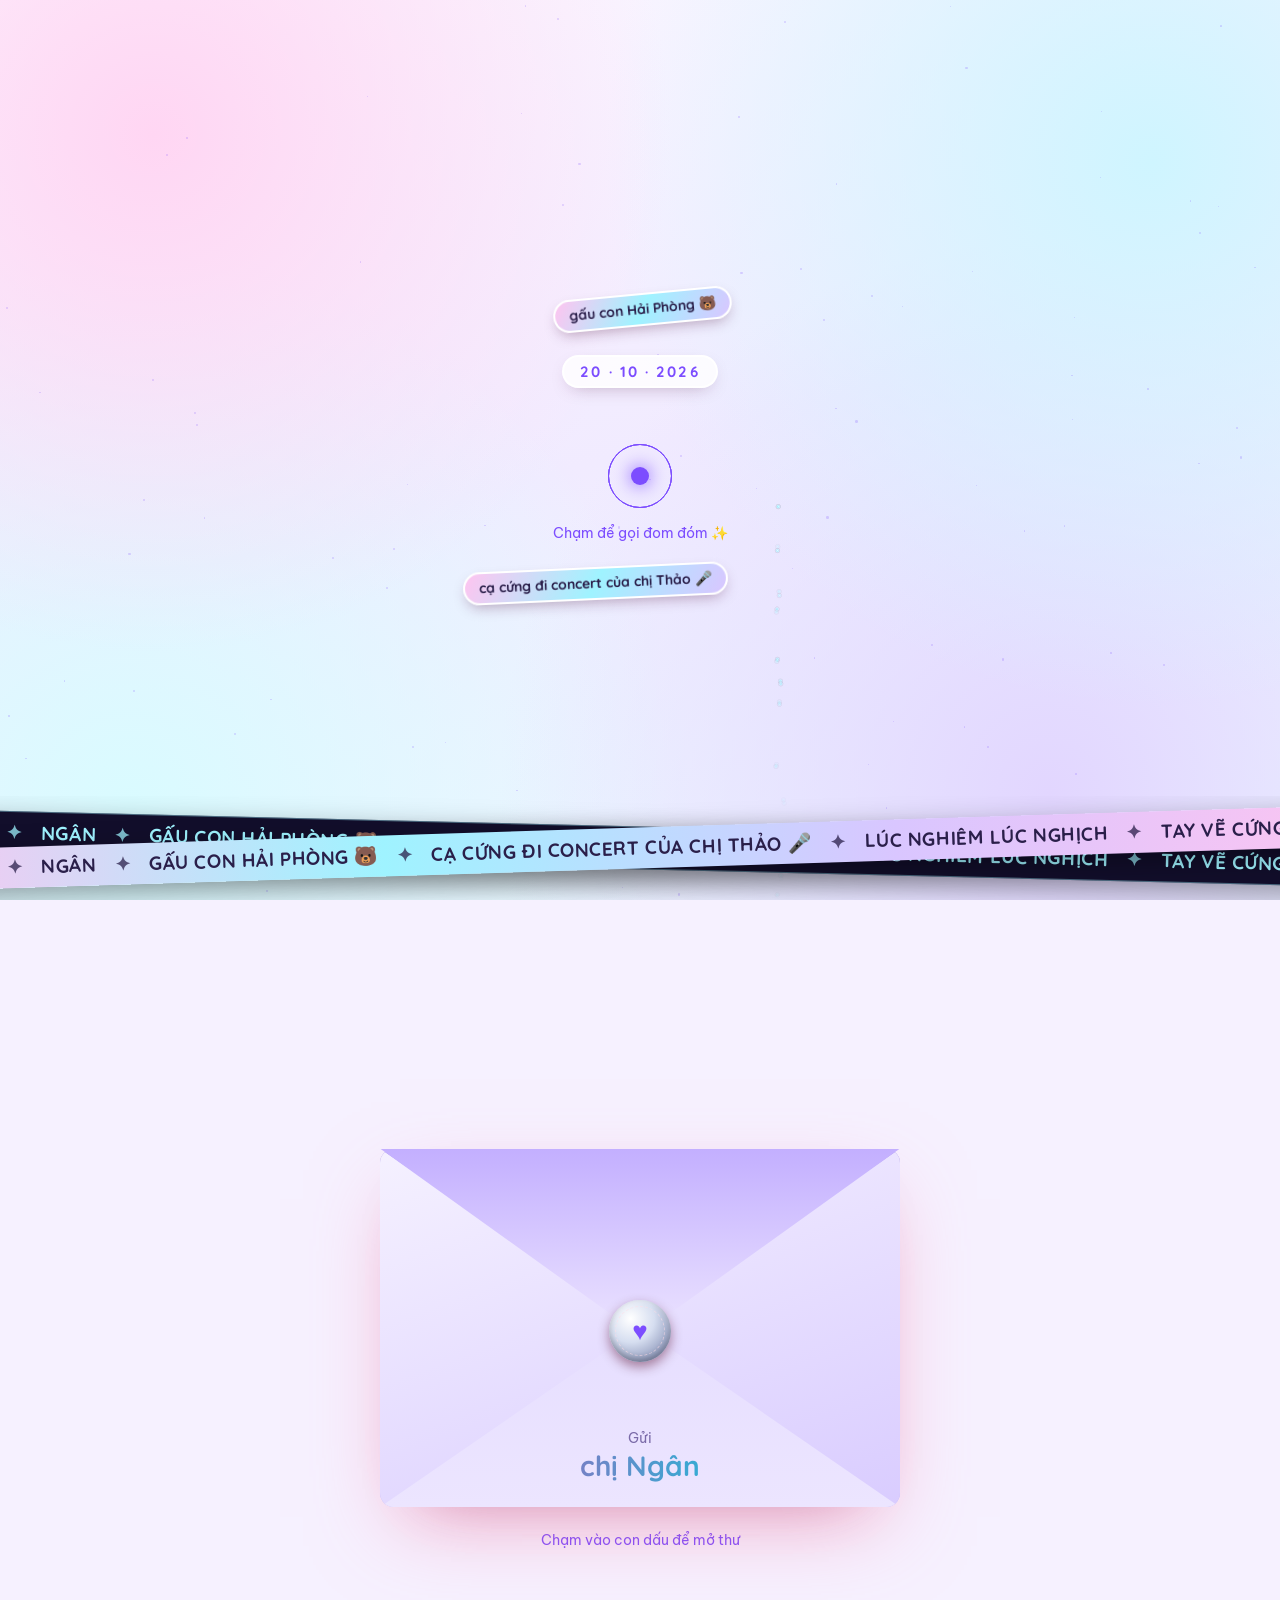
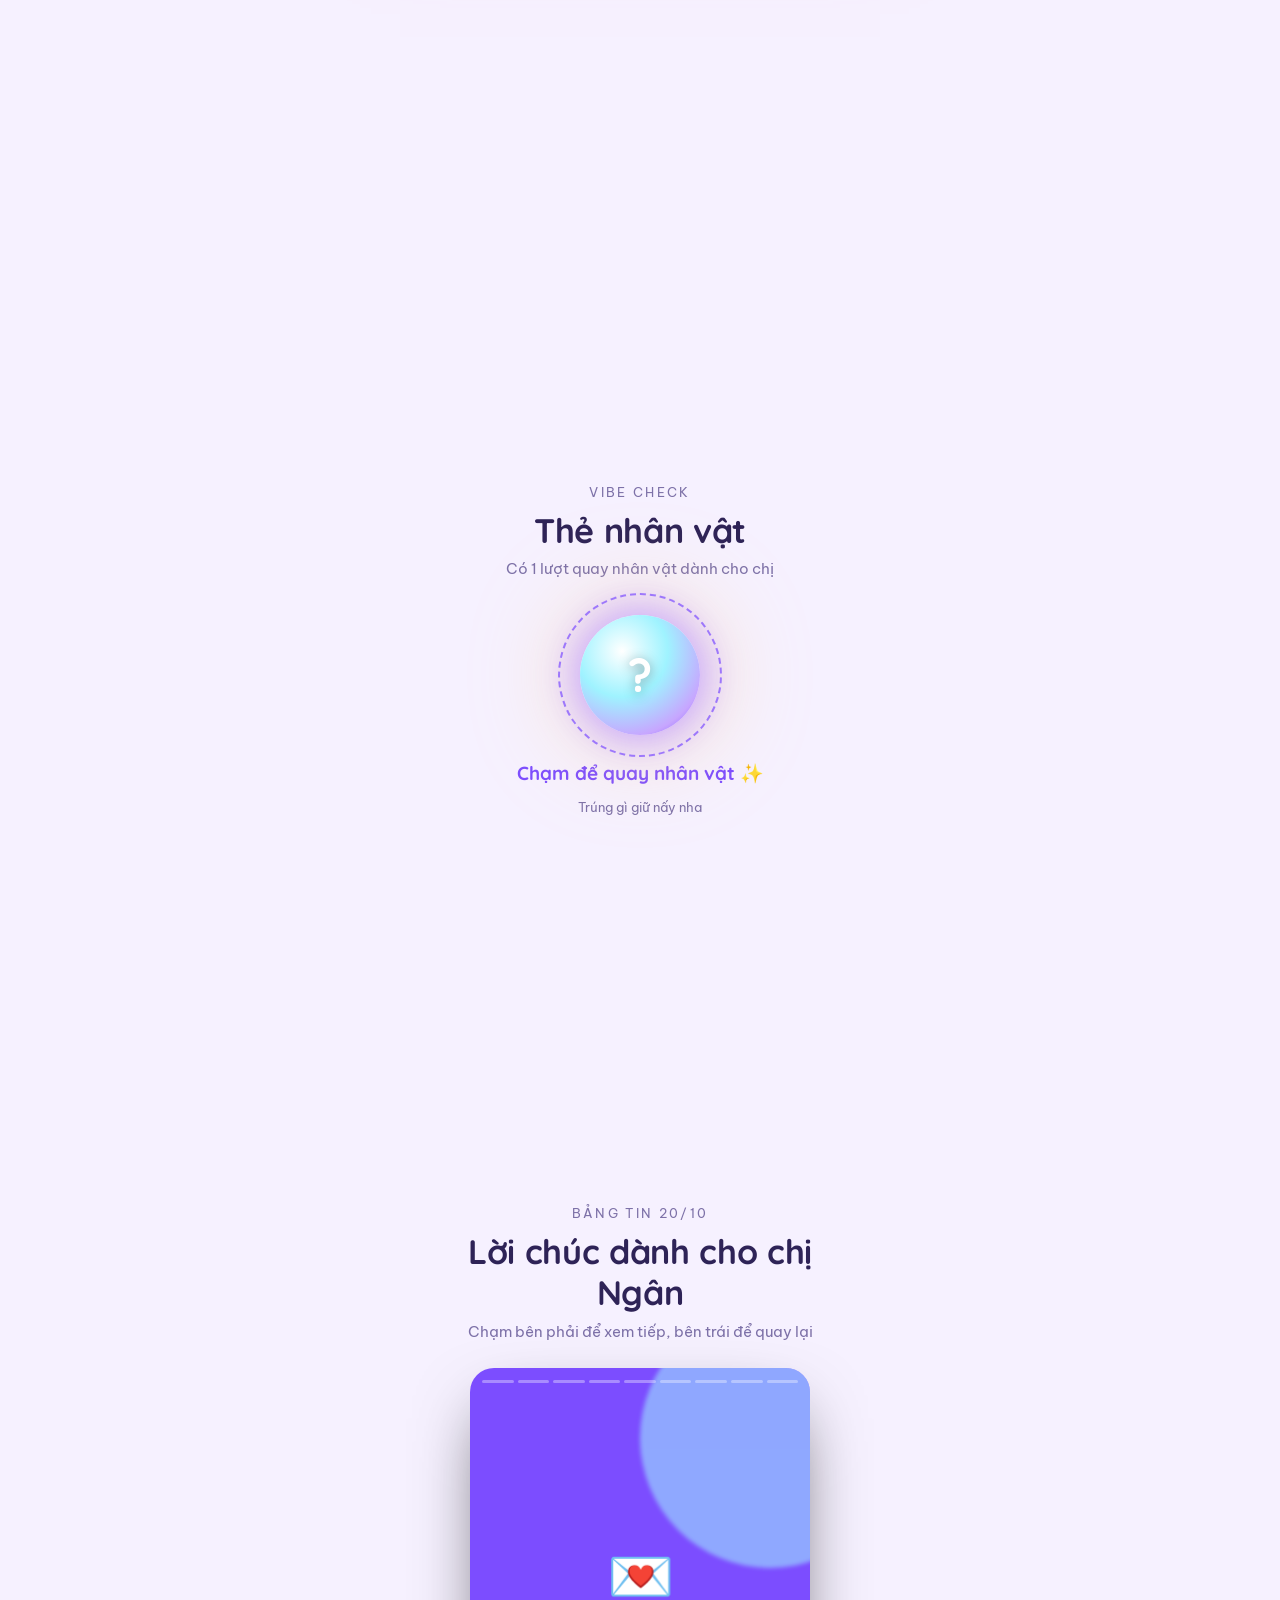
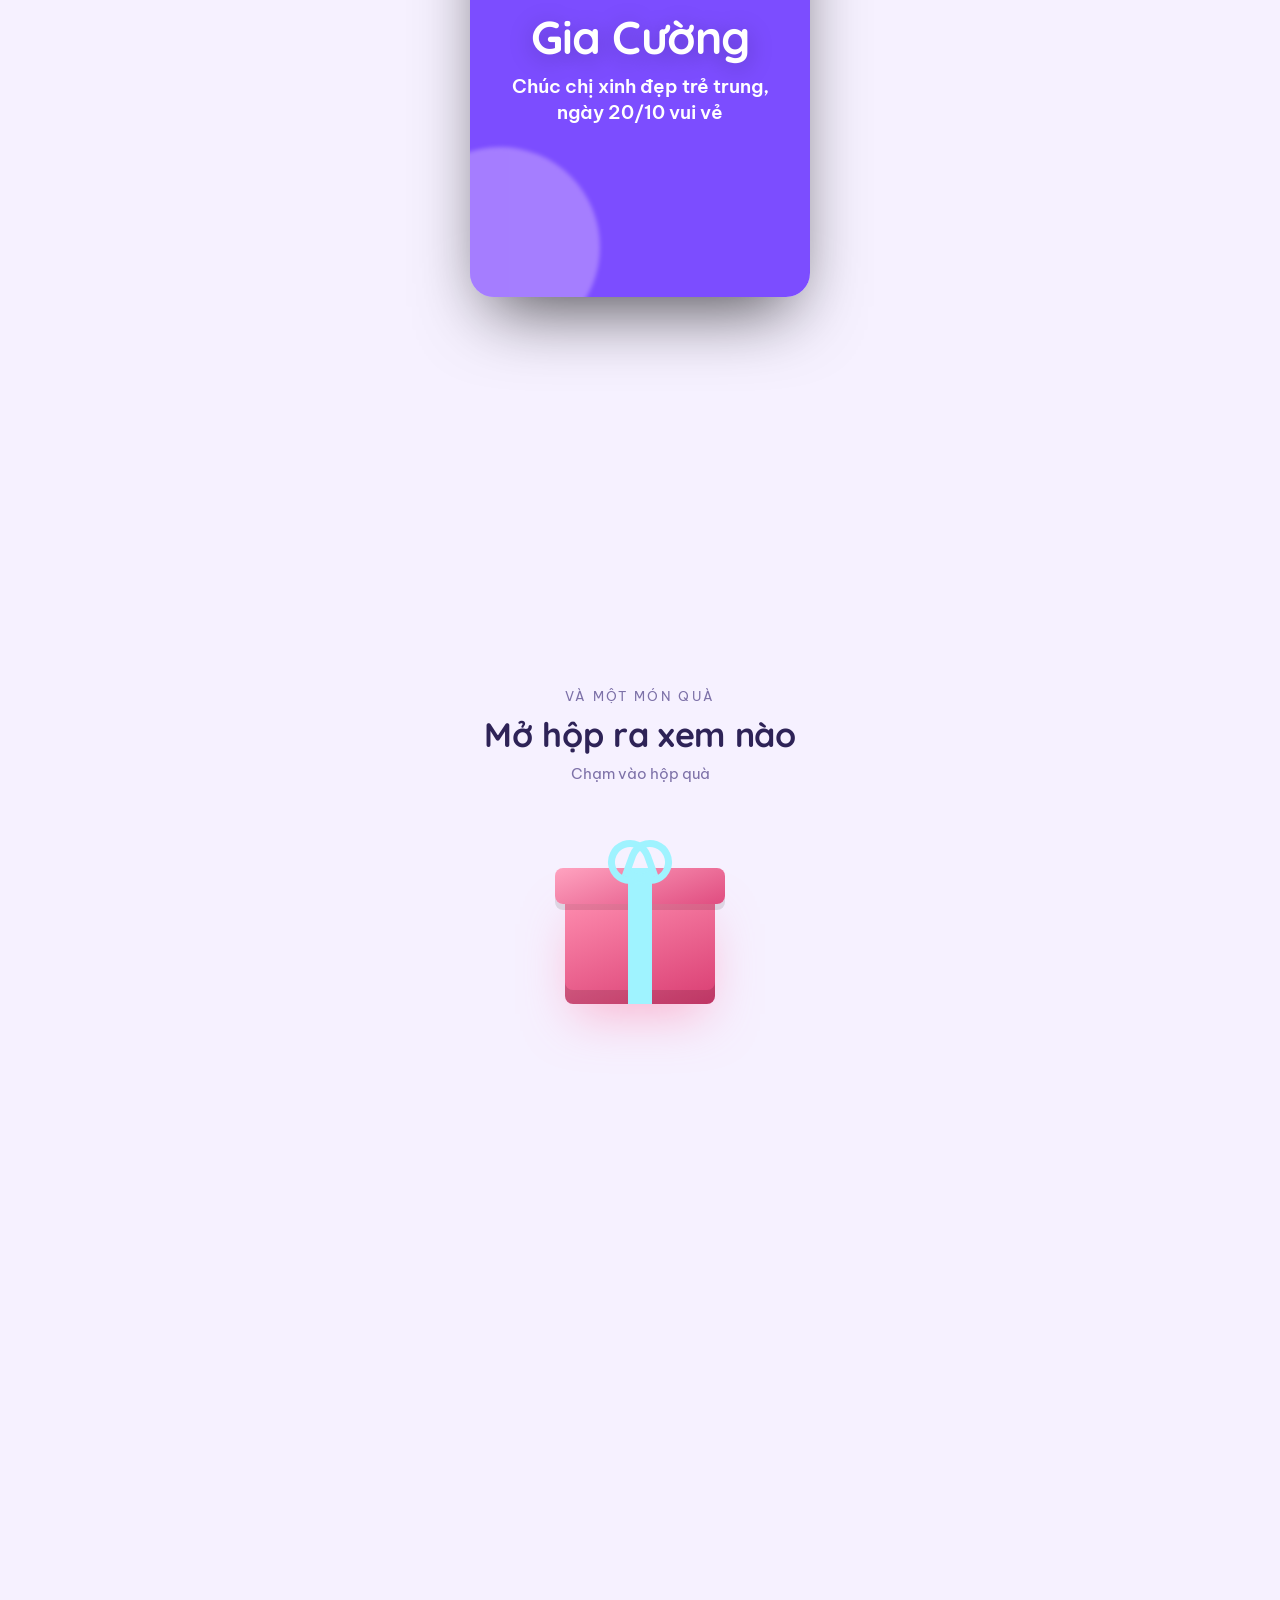
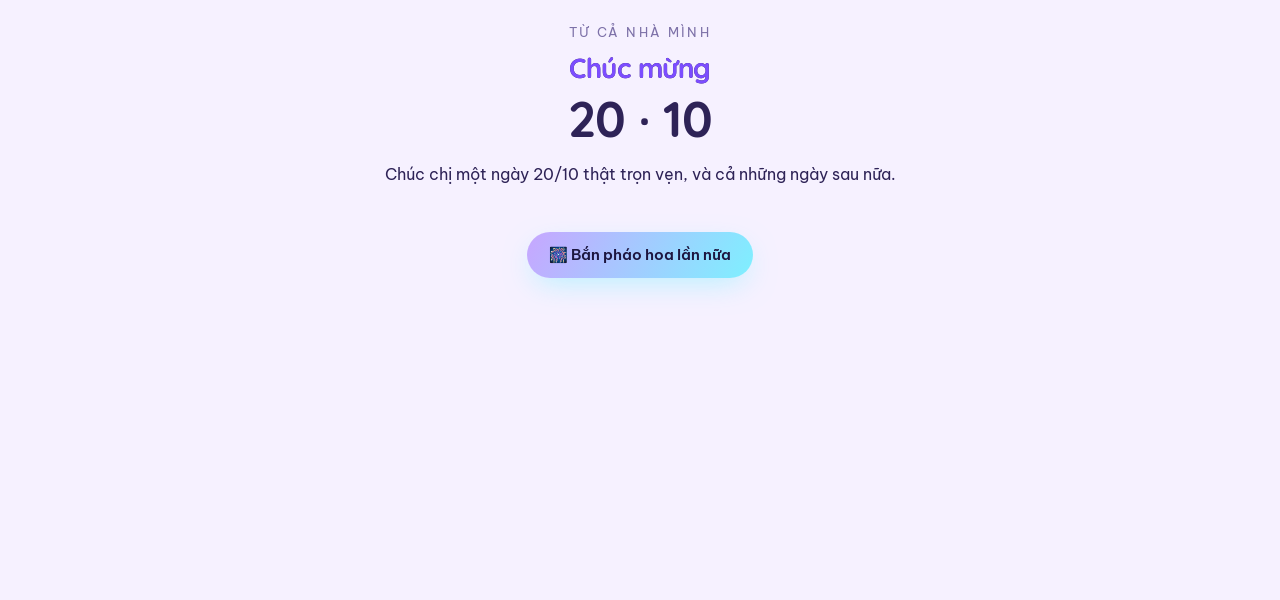
==== commit 37e56297: "Cập nhật lời chúc của anh em từ Google Form (5 người, 20 lời chúc), lời chúc dài thì chữ nhỏ lại cho" ====
--- a/ngan.html
+++ b/ngan.html
@@ -18,7 +18,7 @@
 <link rel="preconnect" href="https://fonts.googleapis.com">
 <link rel="preconnect" href="https://fonts.gstatic.com" crossorigin>
 <link rel="stylesheet" href="https://fonts.googleapis.com/css2?family=Be+Vietnam+Pro:wght@400;500;600&family=Quicksand:wght@500;600;700&family=Dancing+Script:wght@700&family=Playfair+Display:ital,wght@0,600;0,700;1,600&display=swap">
-<link rel="stylesheet" href="style.css?v=mvey61xz">
+<link rel="stylesheet" href="style.css?v=mvf2pkf6">
 </head>
 <body class="khoa kieu-holo">
 <div class="sao" id="sao"></div>
@@ -150,9 +150,9 @@
   </div>
 </div>
 
-<script src="data.js?v=mvey61xz"></script>
+<script src="data.js?v=mvf2pkf6"></script>
 <script>window.NGUOI_NHAN = "ngan";</script>
-<script src="loi-chuc-gop.js?v=mvey61xz"></script>
-<script src="app.js?v=mvey61xz"></script>
+<script src="loi-chuc-gop.js?v=mvf2pkf6"></script>
+<script src="app.js?v=mvf2pkf6"></script>
 </body>
 </html>
--- a/style.css
+++ b/style.css
@@ -658,3 +658,5 @@
 html.khoa-cuon,html.khoa-cuon body{overflow:hidden;overscroll-behavior:none}
 /* Quay lại trang chọn bằng nút Back: hiện ngay đủ 4 lá bài, không chờ hiệu ứng */
 .mot-nguoi.hien-lai{opacity:1;transform:none;animation:none}
+.wr-chu.dai{font-size:17px;max-width:17em}
+.wr-chu.rat-dai{font-size:15.5px;max-width:18em}
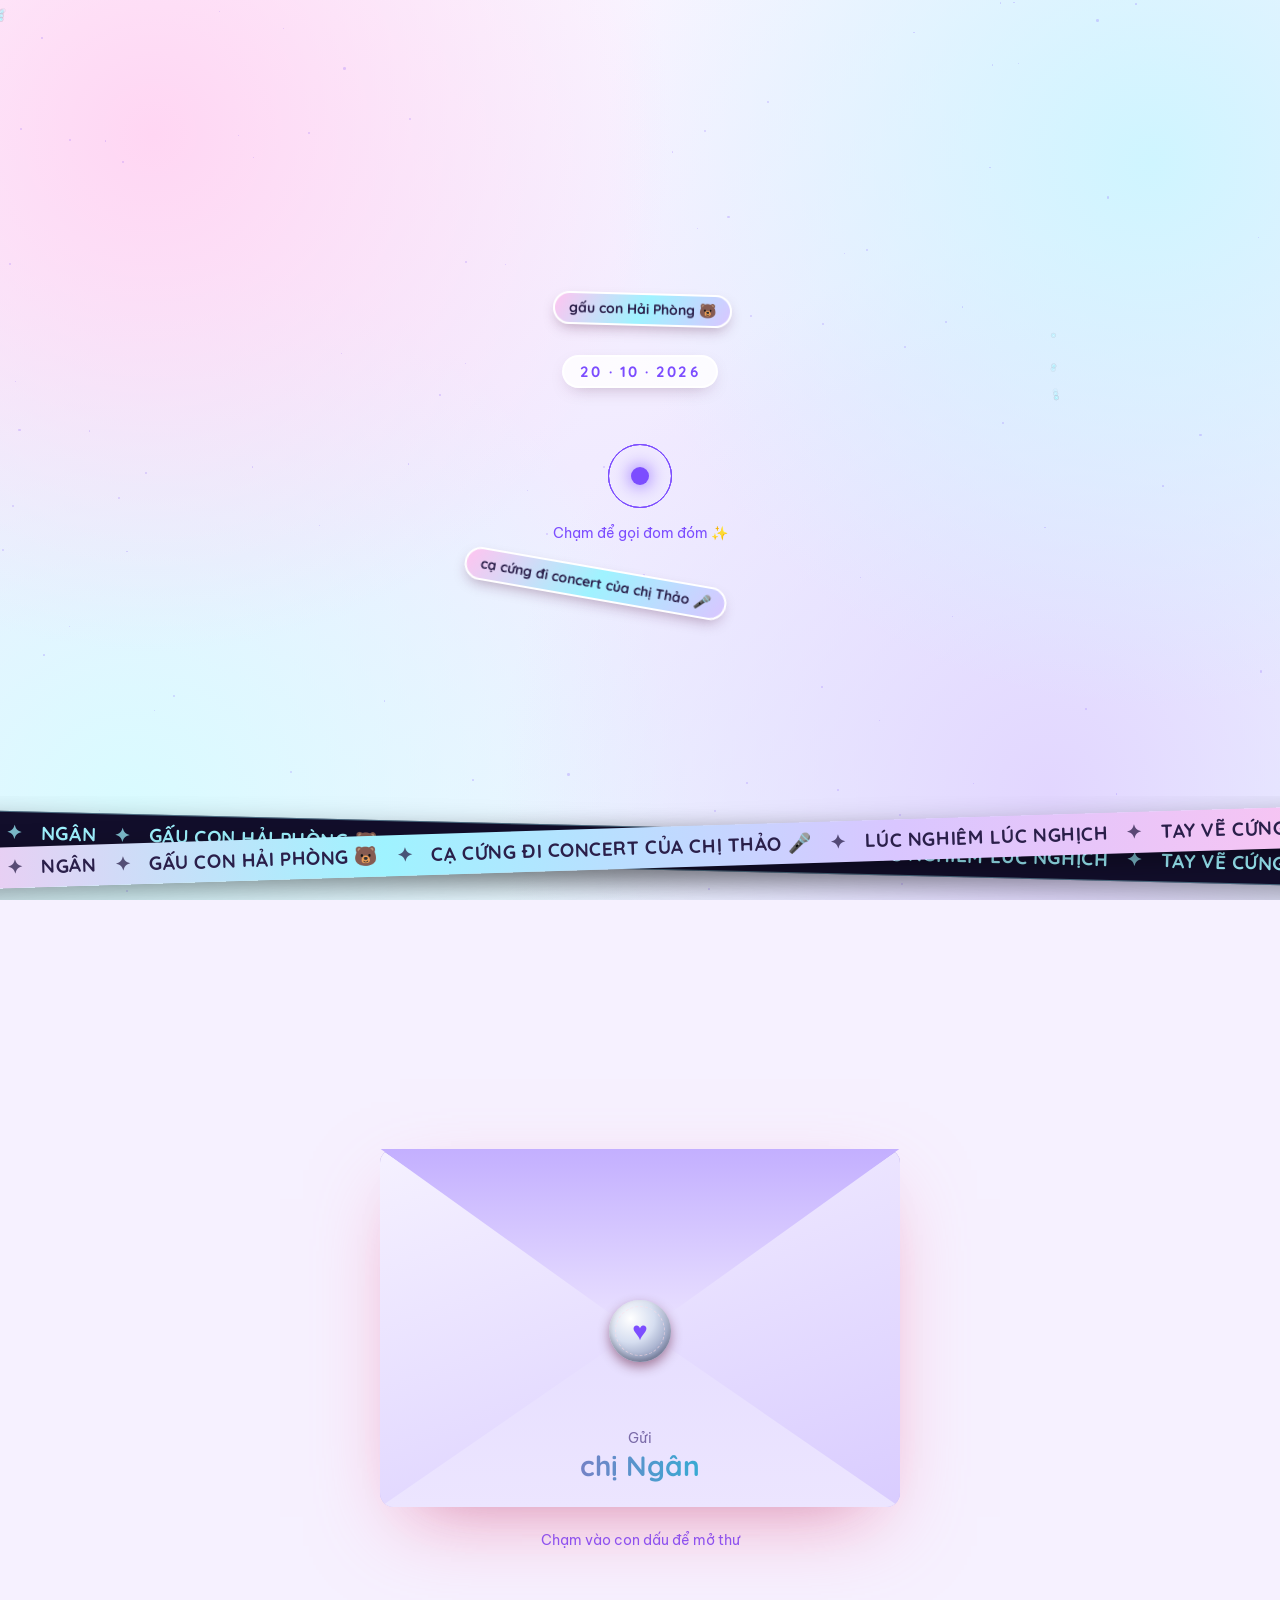
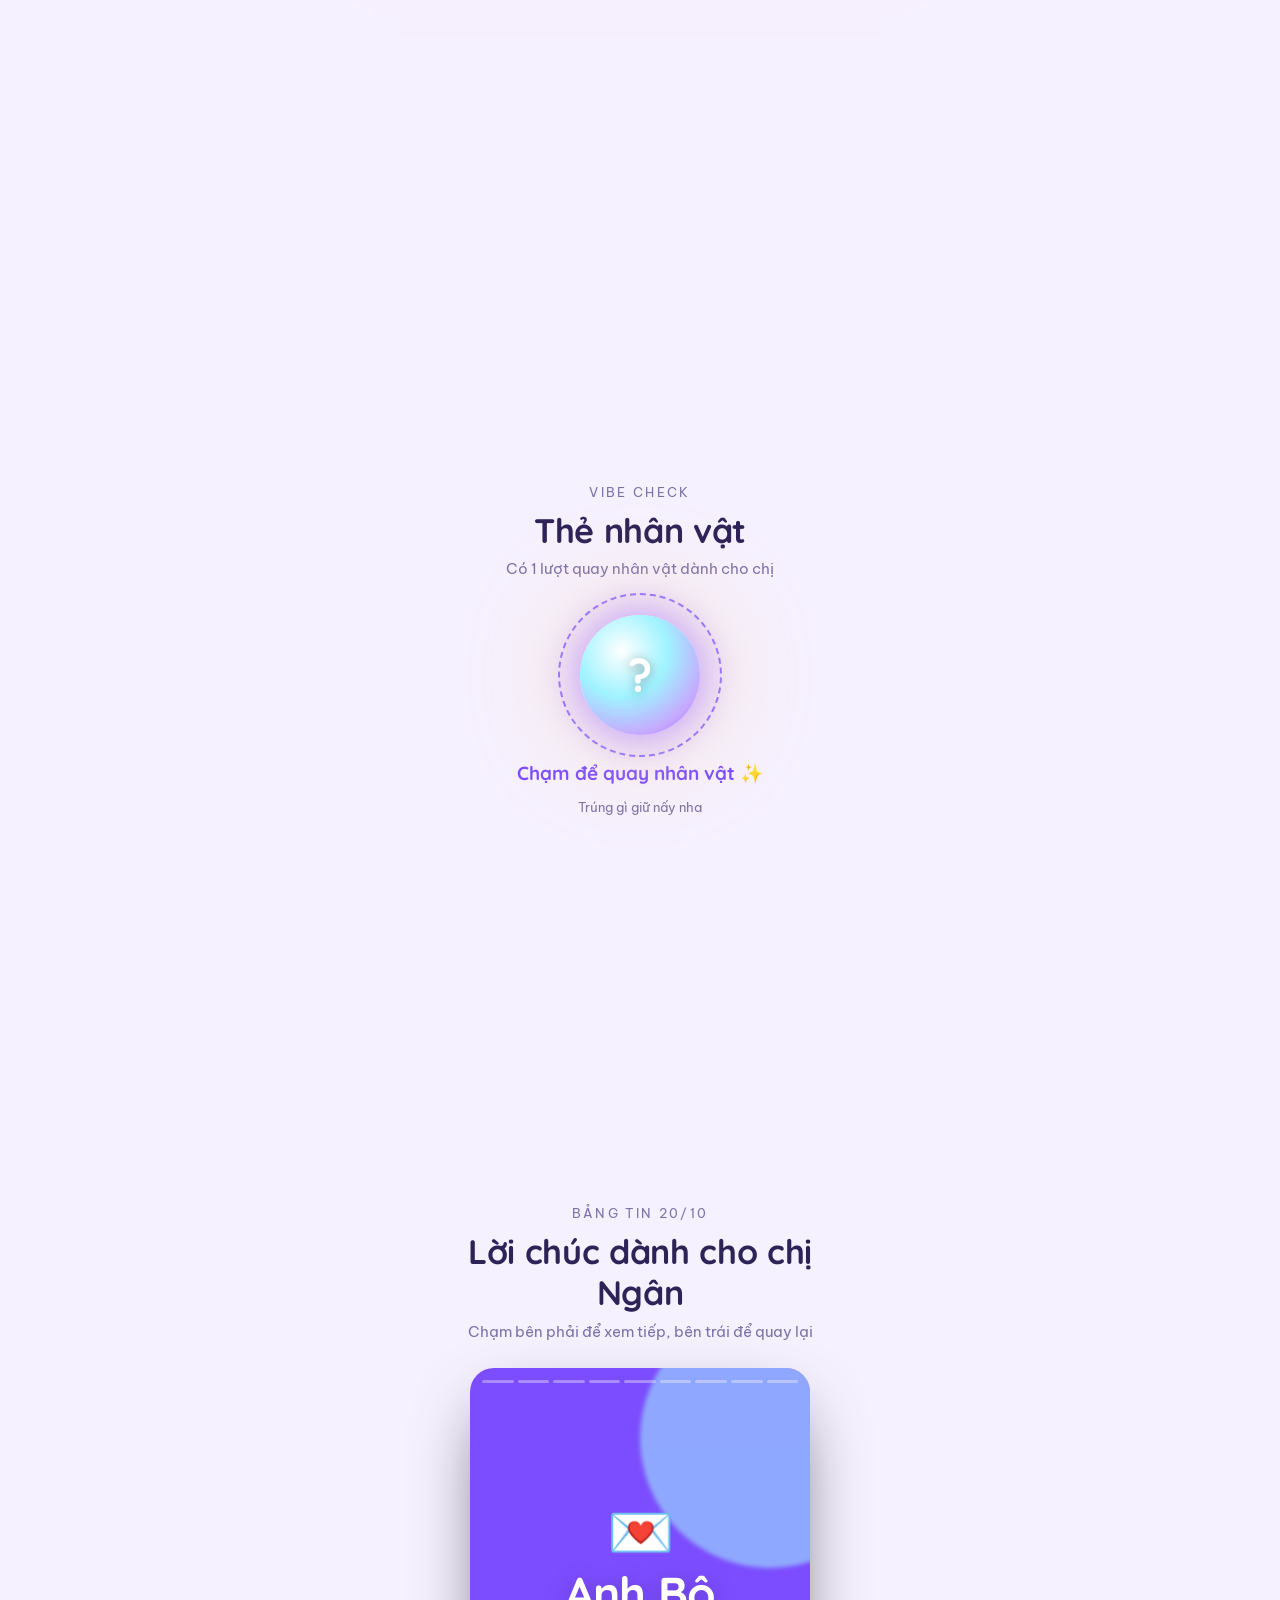
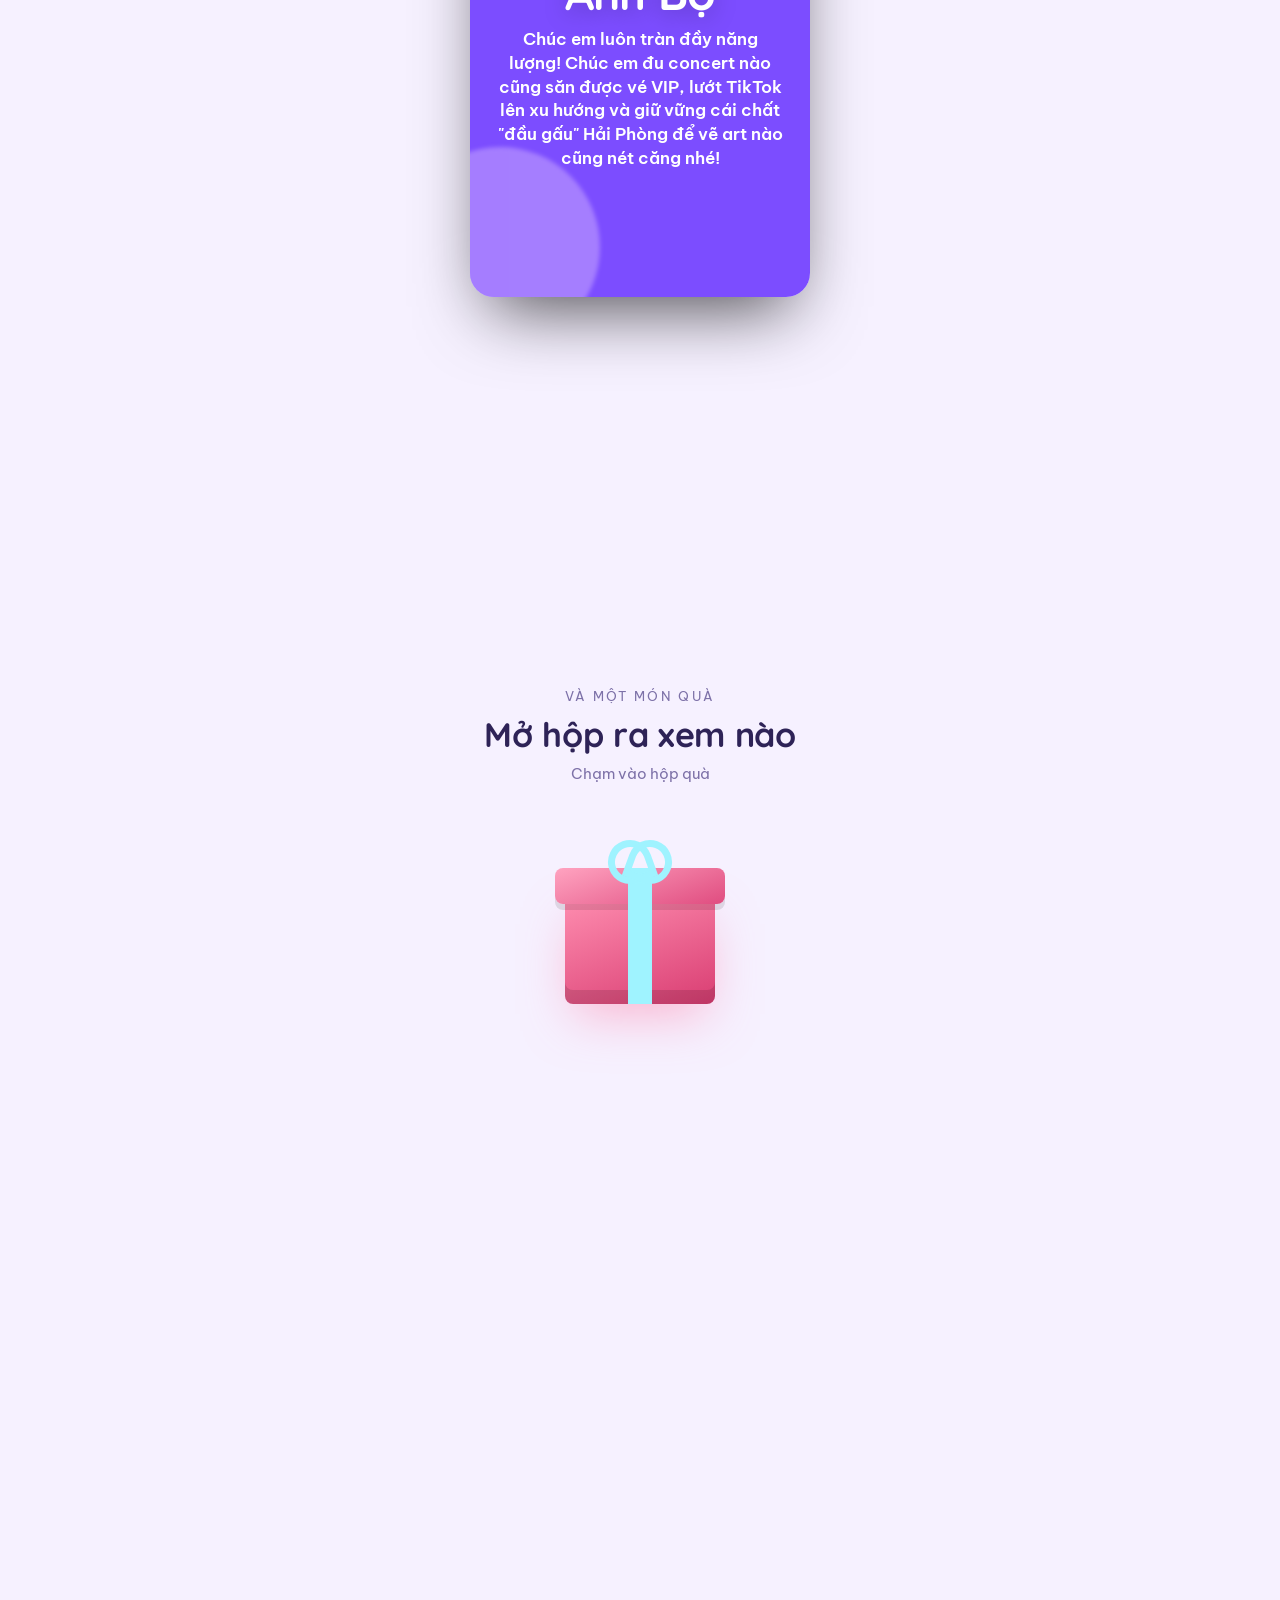
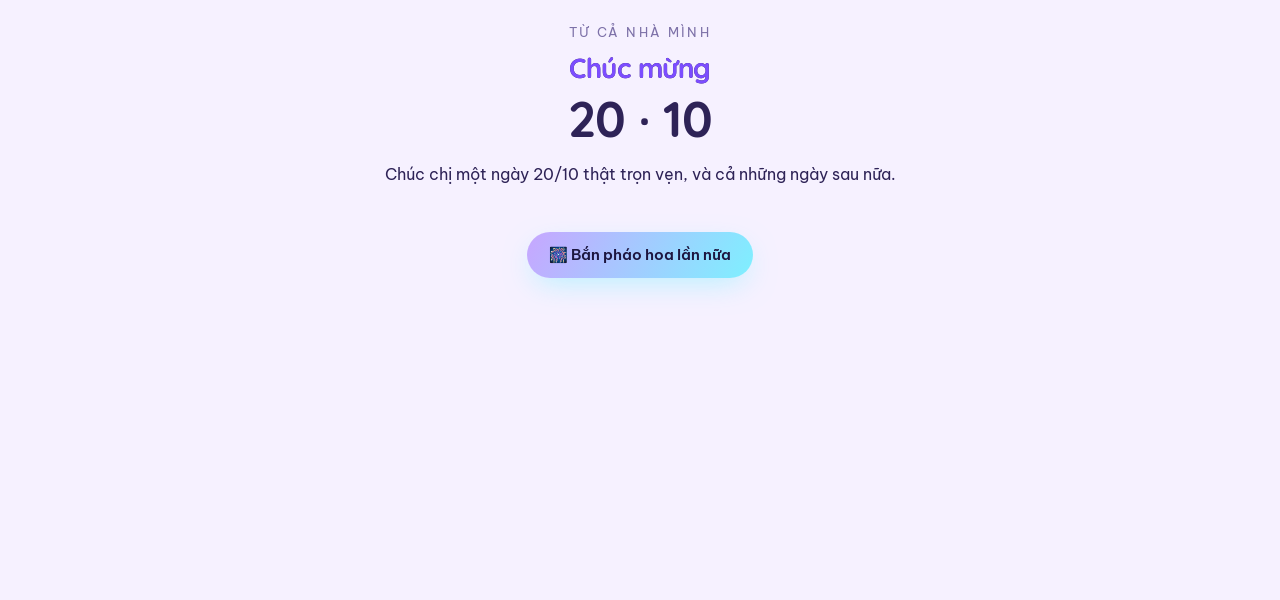
==== commit f1ad337e: "Bảng tin: lời chúc Anh Bộ luôn đầu tiên, các lời chúc khác xếp ngẫu nhiên mỗi lần mở Co-Authored-By:" ====
--- a/ngan.html
+++ b/ngan.html
@@ -18,7 +18,7 @@
 <link rel="preconnect" href="https://fonts.googleapis.com">
 <link rel="preconnect" href="https://fonts.gstatic.com" crossorigin>
 <link rel="stylesheet" href="https://fonts.googleapis.com/css2?family=Be+Vietnam+Pro:wght@400;500;600&family=Quicksand:wght@500;600;700&family=Dancing+Script:wght@700&family=Playfair+Display:ital,wght@0,600;0,700;1,600&display=swap">
-<link rel="stylesheet" href="style.css?v=mvf2pkf6">
+<link rel="stylesheet" href="style.css?v=mvf2yqdd">
 </head>
 <body class="khoa kieu-holo">
 <div class="sao" id="sao"></div>
@@ -150,9 +150,9 @@
   </div>
 </div>
 
-<script src="data.js?v=mvf2pkf6"></script>
+<script src="data.js?v=mvf2yqdd"></script>
 <script>window.NGUOI_NHAN = "ngan";</script>
-<script src="loi-chuc-gop.js?v=mvf2pkf6"></script>
-<script src="app.js?v=mvf2pkf6"></script>
+<script src="loi-chuc-gop.js?v=mvf2yqdd"></script>
+<script src="app.js?v=mvf2yqdd"></script>
 </body>
 </html>
